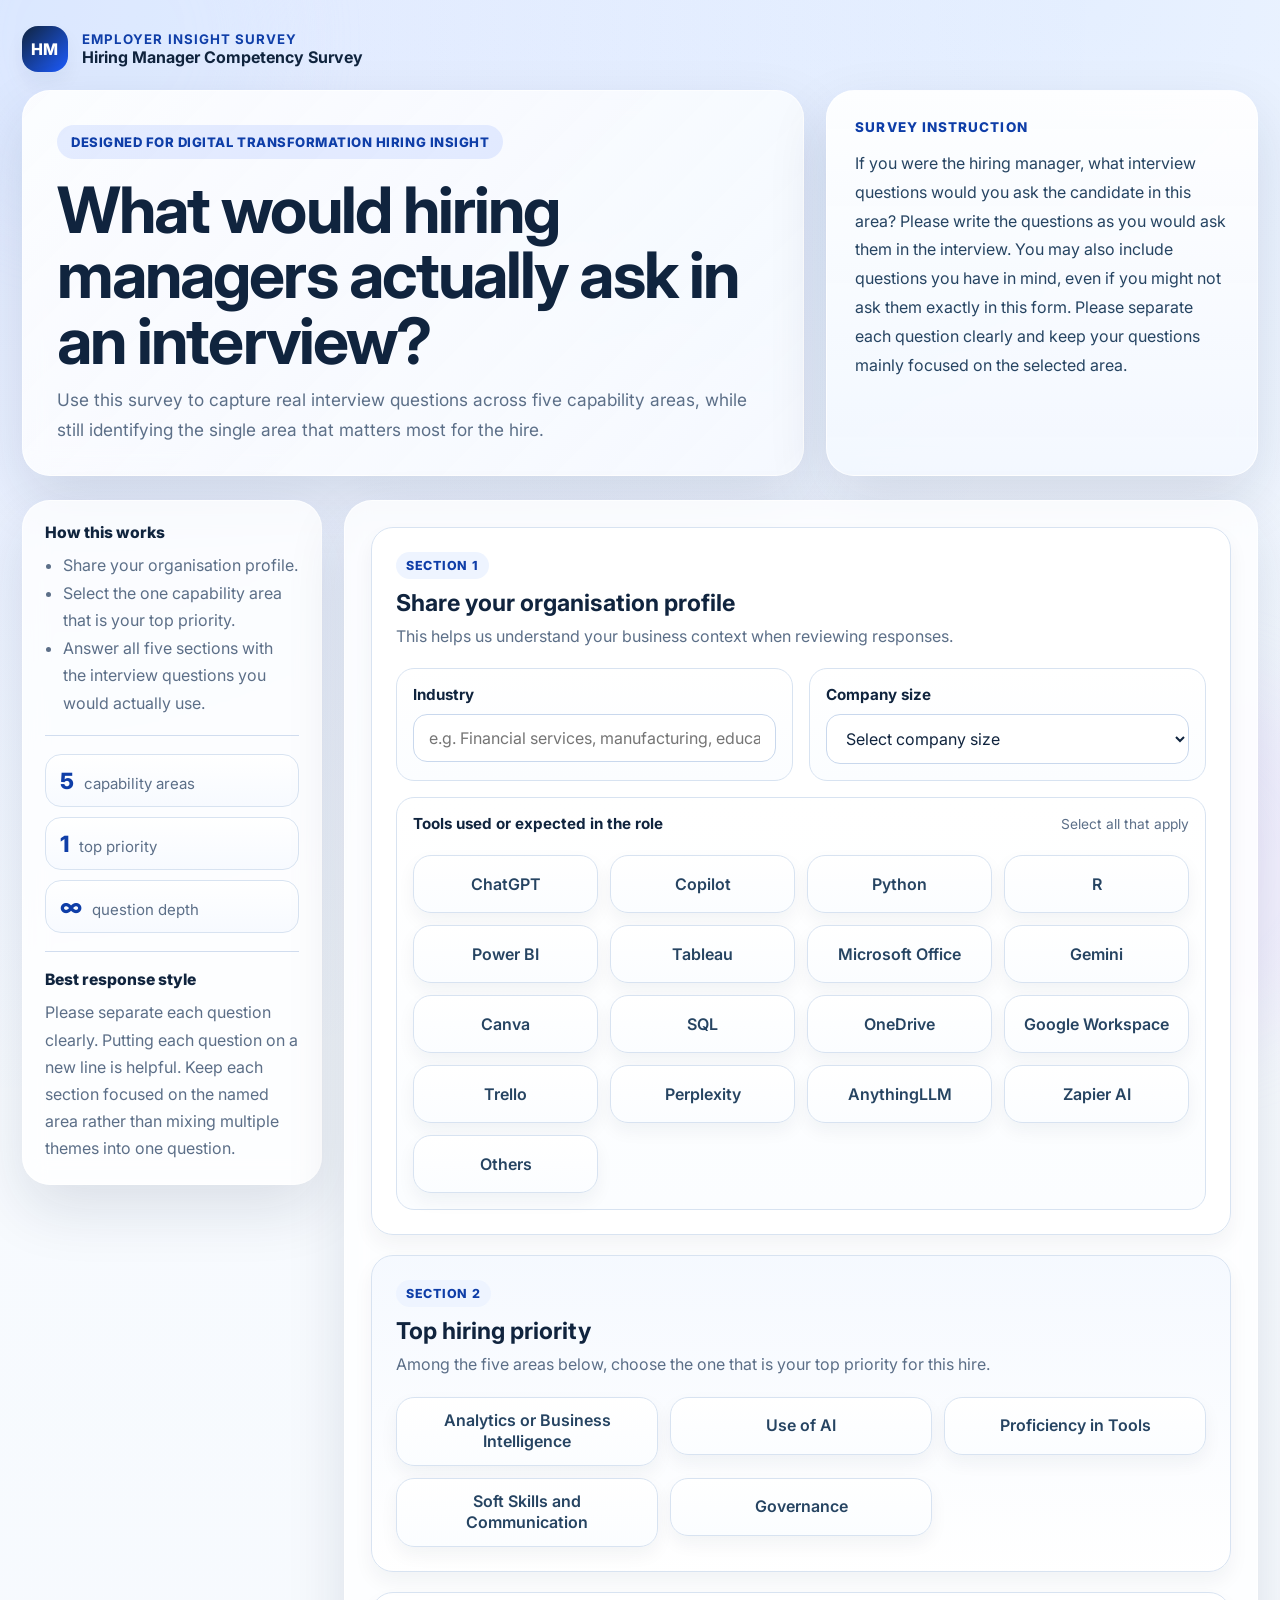
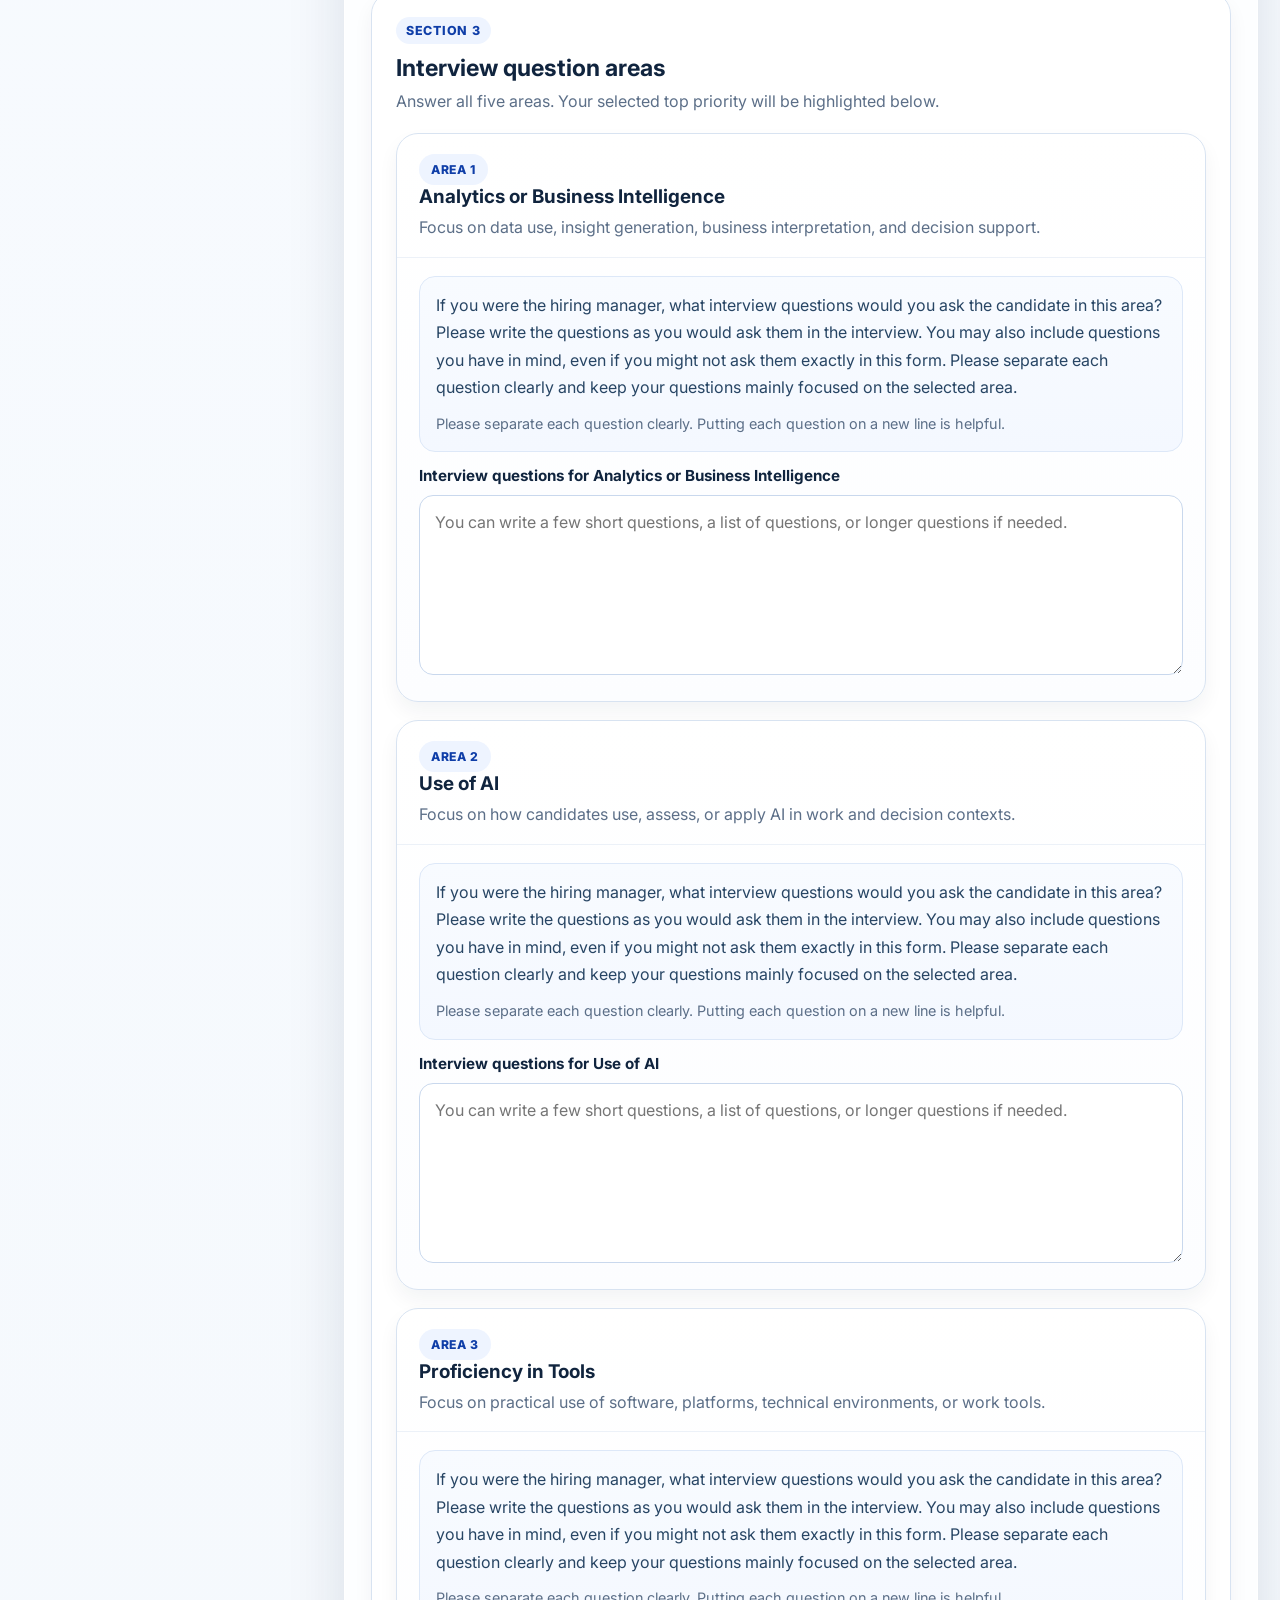
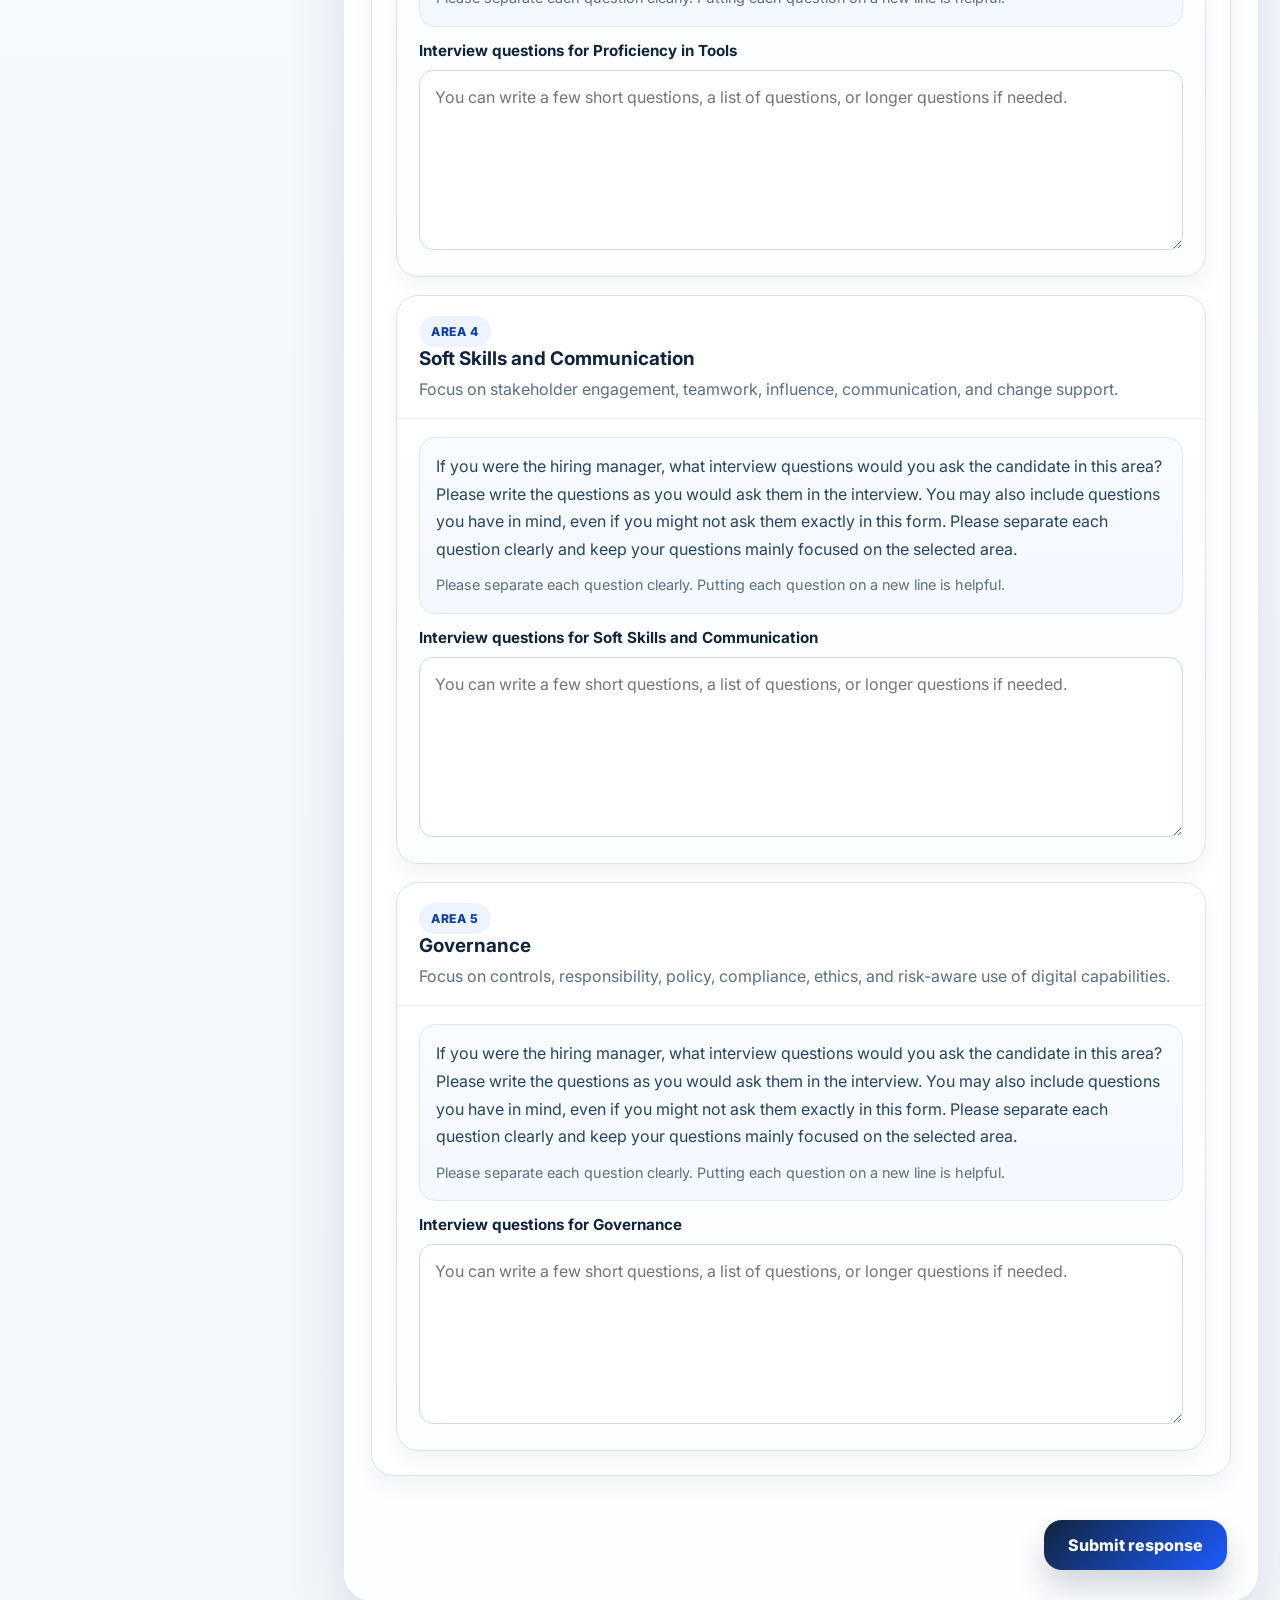
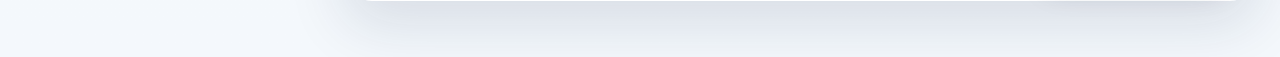
==== frontend/index.html @ a14b9c10 "Add files via upload" ====
<!DOCTYPE html>
<html lang="en">
<head>
  <meta charset="UTF-8" />
  <meta name="viewport" content="width=device-width, initial-scale=1.0" />
  <title>Hiring Manager Competency Survey</title>
  <link rel="preconnect" href="https://fonts.googleapis.com">
  <link rel="preconnect" href="https://fonts.gstatic.com" crossorigin>
  <link href="https://fonts.googleapis.com/css2?family=Inter:wght@400;500;600;700;800&display=swap" rel="stylesheet">
  <link rel="stylesheet" href="styles.css" />
  <script>
    window.APP_CONFIG = {
      appsScriptUrl: "https://script.google.com/macros/s/AKfycbzDRz5iZHG6bvQ3vmmDFomwgNqqtq2CfzOxwkgNUTiyeuRqpr43cYZYZkEdz3mwEgbn/exec"
    };
  </script>
</head>
<body>
  <div class="ambient ambient--one"></div>
  <div class="ambient ambient--two"></div>

  <div class="page-shell">
    <header class="topbar">
      <div class="brand-mark">HM</div>
      <div>
        <div class="eyebrow">Employer insight survey</div>
        <div class="topbar__title">Hiring Manager Competency Survey</div>
      </div>
    </header>

    <section class="hero-panel">
      <div class="hero-copy">
        <div class="hero-kicker">Designed for digital transformation hiring insight</div>
        <h1>What would hiring managers actually ask in an interview?</h1>
        <p class="hero-lead">Use this survey to capture real interview questions across five capability areas, while still identifying the single area that matters most for the hire.</p>
      </div>
      <div class="hero-sidecard">
        <div class="sidecard-label">Survey instruction</div>
        <p>If you were the hiring manager, what interview questions would you ask the candidate in this area? Please write the questions as you would ask them in the interview. You may also include questions you have in mind, even if you might not ask them exactly in this form. Please separate each question clearly and keep your questions mainly focused on the selected area.</p>
      </div>
    </section>

    <main class="survey-layout">
      <aside class="rail-card">
        <div class="rail-card__section">
          <div class="rail-title">How this works</div>
          <ul class="rail-list">
            <li>Share your organisation profile.</li>
            <li>Select the one capability area that is your top priority.</li>
            <li>Answer all five sections with the interview questions you would actually use.</li>
          </ul>
        </div>
        <div class="rail-card__section metrics-block">
          <div class="metric">
            <span class="metric__value">5</span>
            <span class="metric__label">capability areas</span>
          </div>
          <div class="metric">
            <span class="metric__value">1</span>
            <span class="metric__label">top priority</span>
          </div>
          <div class="metric">
            <span class="metric__value">∞</span>
            <span class="metric__label">question depth</span>
          </div>
        </div>
        <div class="rail-card__section checklist-block">
          <div class="rail-title">Best response style</div>
          <div class="micro-note">Please separate each question clearly. Putting each question on a new line is helpful. Keep each section focused on the named area rather than mixing multiple themes into one question.</div>
        </div>
      </aside>

      <section class="form-shell">
        <form id="surveyForm" novalidate>
          <section class="section-card section-card--intro">
            <div class="section-head">
              <div>
                <span class="section-tag">Section 1</span>
                <h2>Share your organisation profile</h2>
                <p>This helps us understand your business context when reviewing responses.</p>
              </div>
            </div>

            <div class="field-grid field-grid--two">
              <label class="field-card">
                <span class="field-label">Industry</span>
                <input type="text" id="industry" name="industry" placeholder="e.g. Financial services, manufacturing, education" required />
              </label>
              <label class="field-card">
                <span class="field-label">Company size</span>
                <select id="companySize" name="companySize" required>
                  <option value="">Select company size</option>
                  <option>1–10 employees</option>
                  <option>11–50 employees</option>
                  <option>51–200 employees</option>
                  <option>201–500 employees</option>
                  <option>501–1,000 employees</option>
                  <option>1,001–5,000 employees</option>
                  <option>More than 5,000 employees</option>
                </select>
              </label>
            </div>

            <div class="field-card field-card--full">
              <div class="field-label-row">
                <span class="field-label">Tools used or expected in the role</span>
                <span class="field-helper">Select all that apply</span>
              </div>
              <div class="choice-grid choice-grid--tools" id="toolGrid"></div>
              <div class="nested-input" id="otherToolWrap" hidden>
                <label class="field-card field-card--nested">
                  <span class="field-label">If Others, please specify</span>
                  <input type="text" id="otherTool" name="otherTool" />
                </label>
              </div>
            </div>
          </section>

          <section class="section-card section-card--priority">
            <div class="section-head">
              <div>
                <span class="section-tag">Section 2</span>
                <h2>Top hiring priority</h2>
                <p>Among the five areas below, choose the one that is your top priority for this hire.</p>
              </div>
            </div>
            <div class="choice-grid choice-grid--priority" id="priorityGrid"></div>
          </section>

          <section class="section-card section-card--responses">
            <div class="section-head">
              <div>
                <span class="section-tag">Section 3</span>
                <h2>Interview question areas</h2>
                <p>Answer all five areas. Your selected top priority will be highlighted below.</p>
              </div>
            </div>
            <div id="competencySections" class="competency-stack"></div>
          </section>

          <div class="submit-strip">
            <div id="status" class="status" aria-live="polite"></div>
            <button type="submit" id="submitBtn" class="primary-btn">
              <span>Submit response</span>
            </button>
          </div>
        </form>
      </section>
    </main>
  </div>


  <div id="submissionOverlay" class="submission-overlay" hidden aria-live="polite" aria-busy="true">
    <div class="submission-overlay__backdrop"></div>
    <div class="submission-overlay__content">
      <div class="scene3d" aria-hidden="true">
        <div class="scene3d__halo"></div>
        <div class="scene3d__ring scene3d__ring--one"></div>
        <div class="scene3d__ring scene3d__ring--two"></div>
        <div class="scene3d__ring scene3d__ring--three"></div>
        <div class="scene3d__core"></div>
        <div class="scene3d__particles">
          <span></span><span></span><span></span><span></span><span></span><span></span>
        </div>
        <div class="scene3d__grid"></div>
      </div>
      <div class="submission-overlay__text">
        <div id="submissionTitle" class="submission-overlay__title">Submitting your response</div>
        <div id="submissionMessage" class="submission-overlay__message">Please wait while we save your response securely.</div>
      </div>
    </div>
  </div>

  <script src="app.js"></script>
</body>
</html>
---- frontend/styles.css ----
:root {
  --bg: #f4f8fc;
  --bg-deep: #eef3fb;
  --surface: rgba(255, 255, 255, 0.78);
  --surface-strong: #ffffff;
  --text: #10243e;
  --muted: #5c6f88;
  --line: #d8e3f1;
  --line-strong: #c9d8ed;
  --primary: #1d5cff;
  --primary-strong: #0f3ea8;
  --primary-soft: #eef4ff;
  --priority-bg: linear-gradient(135deg, #1d5cff 0%, #6f8eff 100%);
  --success: #0b8d52;
  --error: #c62828;
  --shadow-lg: 0 24px 60px rgba(16, 36, 62, 0.12);
  --shadow-md: 0 16px 34px rgba(16, 36, 62, 0.08);
  --shadow-sm: 0 10px 20px rgba(16, 36, 62, 0.05);
  --radius-2xl: 28px;
  --radius-xl: 22px;
  --radius-lg: 18px;
  --radius-md: 14px;
}

* { box-sizing: border-box; }
html, body { margin: 0; padding: 0; }
body {
  font-family: 'Inter', Arial, sans-serif;
  color: var(--text);
  background:
    radial-gradient(circle at top left, rgba(29, 92, 255, 0.12), transparent 22%),
    radial-gradient(circle at 85% 0%, rgba(57, 131, 255, 0.10), transparent 18%),
    linear-gradient(180deg, #f8fbff 0%, var(--bg) 100%);
}

.ambient {
  position: fixed;
  width: 360px;
  height: 360px;
  border-radius: 999px;
  filter: blur(40px);
  pointer-events: none;
  opacity: 0.35;
  z-index: 0;
}
.ambient--one {
  background: #d8e7ff;
  top: -140px;
  left: -80px;
}
.ambient--two {
  background: #e8dcff;
  bottom: -140px;
  right: -80px;
}

.page-shell {
  position: relative;
  z-index: 1;
  max-width: 1380px;
  margin: 0 auto;
  padding: 26px 22px 56px;
}

.topbar {
  display: flex;
  align-items: center;
  gap: 14px;
  margin-bottom: 18px;
}
.brand-mark {
  width: 46px;
  height: 46px;
  display: grid;
  place-items: center;
  border-radius: 16px;
  color: #fff;
  font-weight: 800;
  letter-spacing: 0.04em;
  background: linear-gradient(135deg, #10243e 0%, #1d5cff 100%);
  box-shadow: var(--shadow-sm);
}
.eyebrow {
  color: var(--primary-strong);
  font-weight: 700;
  font-size: 0.83rem;
  text-transform: uppercase;
  letter-spacing: 0.08em;
}
.topbar__title {
  font-size: 1rem;
  font-weight: 700;
}

.hero-panel {
  display: grid;
  grid-template-columns: minmax(0, 1.45fr) minmax(320px, 0.8fr);
  gap: 22px;
  margin-bottom: 24px;
}
.hero-copy,
.hero-sidecard,
.rail-card,
.form-shell {
  background: var(--surface);
  backdrop-filter: blur(12px);
  border: 1px solid rgba(255,255,255,0.72);
  box-shadow: var(--shadow-lg);
  border-radius: var(--radius-2xl);
}
.hero-copy {
  padding: 34px 34px 30px;
  background:
    linear-gradient(135deg, rgba(255,255,255,0.90) 0%, rgba(247,250,255,0.82) 100%),
    linear-gradient(135deg, rgba(29,92,255,0.06) 0%, transparent 70%);
}
.hero-kicker {
  display: inline-flex;
  padding: 9px 14px;
  border-radius: 999px;
  background: rgba(29, 92, 255, 0.10);
  color: var(--primary-strong);
  font-size: 0.82rem;
  font-weight: 800;
  letter-spacing: 0.04em;
  text-transform: uppercase;
}
.hero-copy h1 {
  margin: 18px 0 12px;
  max-width: 820px;
  font-size: clamp(2.2rem, 5vw, 4rem);
  line-height: 1.02;
  letter-spacing: -0.03em;
}
.hero-lead {
  margin: 0;
  max-width: 760px;
  color: var(--muted);
  font-size: 1.08rem;
  line-height: 1.75;
}
.hero-sidecard {
  padding: 28px;
  background: linear-gradient(180deg, rgba(255,255,255,0.92) 0%, rgba(243,248,255,0.90) 100%);
}
.sidecard-label {
  font-size: 0.84rem;
  font-weight: 800;
  letter-spacing: 0.08em;
  text-transform: uppercase;
  color: var(--primary-strong);
  margin-bottom: 14px;
}
.hero-sidecard p {
  margin: 0;
  line-height: 1.8;
  color: #264462;
}

.survey-layout {
  display: grid;
  grid-template-columns: 300px minmax(0, 1fr);
  gap: 22px;
  align-items: start;
}
.rail-card {
  position: sticky;
  top: 20px;
  padding: 22px;
}
.rail-card__section + .rail-card__section {
  margin-top: 18px;
  padding-top: 18px;
  border-top: 1px solid rgba(201, 216, 237, 0.85);
}
.rail-title {
  font-size: 0.98rem;
  font-weight: 800;
  margin-bottom: 10px;
}
.rail-list {
  margin: 0;
  padding-left: 18px;
  color: var(--muted);
  line-height: 1.72;
}
.metrics-block {
  display: grid;
  grid-template-columns: 1fr;
  gap: 10px;
}
.metric {
  display: flex;
  align-items: baseline;
  gap: 10px;
  padding: 12px 14px;
  border-radius: 16px;
  background: linear-gradient(180deg, #ffffff 0%, #f7faff 100%);
  border: 1px solid var(--line);
}
.metric__value {
  font-size: 1.4rem;
  font-weight: 800;
  color: var(--primary-strong);
}
.metric__label {
  color: var(--muted);
  font-size: 0.94rem;
}
.micro-note {
  color: var(--muted);
  line-height: 1.7;
}

.form-shell {
  padding: 26px;
}
.section-card {
  background: rgba(255,255,255,0.92);
  border: 1px solid var(--line);
  border-radius: var(--radius-xl);
  padding: 24px;
  box-shadow: var(--shadow-sm);
}
.section-card + .section-card {
  margin-top: 20px;
}
.section-card--priority {
  background: linear-gradient(180deg, rgba(245,249,255,0.96) 0%, rgba(255,255,255,0.96) 100%);
}
.section-head {
  display: flex;
  align-items: flex-start;
  justify-content: space-between;
  gap: 16px;
  margin-bottom: 18px;
}
.section-tag {
  display: inline-flex;
  padding: 6px 10px;
  border-radius: 999px;
  background: var(--primary-soft);
  color: var(--primary-strong);
  font-size: 0.78rem;
  font-weight: 800;
  letter-spacing: 0.06em;
  text-transform: uppercase;
}
.section-head h2 {
  margin: 10px 0 6px;
  font-size: 1.45rem;
}
.section-head p {
  margin: 0;
  color: var(--muted);
  line-height: 1.7;
}

.field-grid {
  display: grid;
  gap: 16px;
}
.field-grid--two {
  grid-template-columns: repeat(2, minmax(0, 1fr));
}
.field-card {
  display: block;
  padding: 16px;
  border-radius: 18px;
  border: 1px solid var(--line);
  background: linear-gradient(180deg, #ffffff 0%, #fbfdff 100%);
}
.field-card--full { margin-top: 16px; }
.field-card--nested {
  padding: 0;
  border: none;
  background: transparent;
}
.field-label-row {
  display: flex;
  align-items: baseline;
  justify-content: space-between;
  gap: 10px;
  margin-bottom: 12px;
}
.field-label,
.choice-title {
  display: block;
  font-size: 0.95rem;
  font-weight: 700;
  margin-bottom: 10px;
}
.field-helper {
  color: var(--muted);
  font-size: 0.86rem;
}
input[type="text"],
select,
textarea {
  width: 100%;
  border: 1px solid var(--line-strong);
  background: #fff;
  border-radius: 14px;
  padding: 13px 15px;
  font: inherit;
  color: var(--text);
  transition: border-color .2s ease, box-shadow .2s ease, transform .2s ease;
}
input[type="text"]:focus,
select:focus,
textarea:focus {
  outline: none;
  border-color: rgba(29, 92, 255, 0.55);
  box-shadow: 0 0 0 4px rgba(29, 92, 255, 0.11);
}
textarea {
  min-height: 180px;
  resize: vertical;
  line-height: 1.72;
}
.nested-input {
  margin-top: 14px;
}

.choice-grid {
  display: grid;
  gap: 12px;
}
.choice-grid--tools {
  grid-template-columns: repeat(auto-fit, minmax(150px, 1fr));
}
.choice-grid--priority {
  grid-template-columns: repeat(auto-fit, minmax(220px, 1fr));
}
.choice-card {
  position: relative;
}
.choice-card input {
  position: absolute;
  inset: 0;
  opacity: 0;
  cursor: pointer;
}
.choice-card label {
  display: flex;
  align-items: center;
  justify-content: center;
  min-height: 58px;
  text-align: center;
  padding: 12px 14px;
  border-radius: 18px;
  border: 1px solid var(--line);
  background: linear-gradient(180deg, #ffffff 0%, #fbfdff 100%);
  color: #264462;
  font-weight: 600;
  line-height: 1.35;
  transition: transform .2s ease, box-shadow .2s ease, border-color .2s ease, background .2s ease, color .2s ease;
  box-shadow: 0 8px 18px rgba(16, 36, 62, 0.05);
}
.choice-card label:hover {
  transform: translateY(-1px);
  box-shadow: 0 14px 26px rgba(16, 36, 62, 0.09);
}
.choice-card input:checked + label {
  background: var(--priority-bg);
  color: #fff;
  border-color: transparent;
  box-shadow: 0 18px 30px rgba(29, 92, 255, 0.24);
}
.choice-card input:focus + label {
  box-shadow: 0 0 0 4px rgba(29, 92, 255, 0.12);
}

.competency-stack {
  display: grid;
  gap: 18px;
}
.competency-card {
  border-radius: 22px;
  border: 1px solid var(--line);
  overflow: hidden;
  background: linear-gradient(180deg, #ffffff 0%, #fcfdff 100%);
  box-shadow: var(--shadow-sm);
}
.competency-card__head {
  display: flex;
  align-items: flex-start;
  justify-content: space-between;
  gap: 16px;
  padding: 20px 22px 16px;
  border-bottom: 1px solid #ecf1f8;
}
.competency-card__head h3 {
  margin: 0 0 6px;
  font-size: 1.18rem;
}
.competency-card__desc {
  margin: 0;
  color: var(--muted);
  line-height: 1.65;
}
.competency-chip {
  display: inline-flex;
  align-items: center;
  padding: 8px 12px;
  border-radius: 999px;
  background: var(--primary-soft);
  color: var(--primary-strong);
  font-size: 0.76rem;
  font-weight: 800;
  letter-spacing: 0.05em;
  text-transform: uppercase;
  white-space: nowrap;
}
.competency-card.is-priority {
  border-color: rgba(29, 92, 255, 0.30);
  box-shadow: 0 18px 34px rgba(29, 92, 255, 0.12);
}
.competency-card.is-priority .competency-chip {
  background: var(--priority-bg);
  color: #fff;
}
.competency-card__body {
  padding: 18px 22px 22px;
}
.prompt-panel {
  background: linear-gradient(180deg, #f8fbff 0%, #f4f8ff 100%);
  border: 1px solid #dde8f8;
  border-radius: 16px;
  padding: 15px 16px;
  color: #274564;
  line-height: 1.72;
  margin-bottom: 14px;
}
.prompt-note {
  margin-top: 10px;
  color: var(--muted);
  font-size: 0.9rem;
}

.submit-strip {
  display: flex;
  align-items: center;
  justify-content: space-between;
  gap: 18px;
  margin-top: 24px;
  padding: 20px 4px 4px;
  flex-wrap: wrap;
}
.primary-btn {
  appearance: none;
  border: none;
  border-radius: 18px;
  background: linear-gradient(135deg, #10243e 0%, #1d5cff 100%);
  color: #fff;
  font: inherit;
  font-weight: 800;
  padding: 15px 24px;
  cursor: pointer;
  box-shadow: 0 18px 30px rgba(16, 36, 62, 0.18);
  transition: transform .2s ease, box-shadow .2s ease, opacity .2s ease;
}
.primary-btn:hover { transform: translateY(-1px); }
.primary-btn:disabled {
  opacity: 0.6;
  cursor: not-allowed;
}
.status {
  min-height: 24px;
  font-weight: 700;
}
.status.success { color: var(--success); }
.status.error { color: var(--error); }

@media (max-width: 1180px) {
  .hero-panel,
  .survey-layout { grid-template-columns: 1fr; }
  .rail-card { position: static; }
}

@media (max-width: 760px) {
  .page-shell { padding: 16px 12px 36px; }
  .hero-copy, .hero-sidecard, .rail-card, .form-shell { border-radius: 22px; }
  .hero-copy, .hero-sidecard, .rail-card, .form-shell, .section-card { padding-left: 18px; padding-right: 18px; }
  .field-grid--two { grid-template-columns: 1fr; }
  .choice-grid--tools, .choice-grid--priority { grid-template-columns: 1fr; }
  .competency-card__head { flex-direction: column; }
  .submit-strip { align-items: stretch; }
  .primary-btn { width: 100%; }
}


.submission-overlay {
  position: fixed;
  inset: 0;
  z-index: 1000;
  display: grid;
  place-items: center;
}
.submission-overlay[hidden] {
  display: none;
}
.submission-overlay__backdrop {
  position: absolute;
  inset: 0;
  background:
    radial-gradient(circle at 50% 35%, rgba(69, 112, 255, 0.18), transparent 16%),
    radial-gradient(circle at 50% 50%, rgba(21, 35, 77, 0.86), rgba(4, 7, 18, 0.96) 72%);
  backdrop-filter: blur(10px) saturate(120%);
}
.submission-overlay__content {
  position: relative;
  z-index: 1;
  width: min(92vw, 760px);
  min-height: 520px;
  padding: 40px 28px;
  display: grid;
  align-items: center;
  justify-items: center;
}
.scene3d {
  position: relative;
  width: min(68vw, 480px);
  aspect-ratio: 1 / 1;
  display: grid;
  place-items: center;
  perspective: 1200px;
  transform-style: preserve-3d;
}
.scene3d__halo,
.scene3d__ring,
.scene3d__core,
.scene3d__grid,
.scene3d__particles {
  position: absolute;
}
.scene3d__halo {
  width: 82%;
  height: 82%;
  border-radius: 50%;
  background: radial-gradient(circle, rgba(70, 122, 255, 0.30) 0%, rgba(70, 122, 255, 0.06) 48%, transparent 68%);
  filter: blur(8px);
  animation: pulseHalo 2.8s ease-in-out infinite;
}
.scene3d__ring {
  border-radius: 50%;
  border: 1px solid rgba(163, 191, 255, 0.46);
  box-shadow: 0 0 32px rgba(74, 118, 255, 0.20), inset 0 0 22px rgba(161, 187, 255, 0.12);
}
.scene3d__ring--one {
  width: 68%;
  height: 68%;
  transform: rotateX(68deg) rotateY(14deg);
  animation: ringOrbitA 4.6s linear infinite;
}
.scene3d__ring--two {
  width: 56%;
  height: 56%;
  transform: rotateX(70deg) rotateZ(70deg);
  animation: ringOrbitB 3.8s linear infinite reverse;
}
.scene3d__ring--three {
  width: 42%;
  height: 42%;
  transform: rotateX(74deg) rotateY(-32deg);
  animation: ringOrbitC 2.9s linear infinite;
}
.scene3d__core {
  width: 20%;
  height: 20%;
  border-radius: 50%;
  background: radial-gradient(circle at 35% 30%, #ffffff 0%, #79a3ff 26%, #275bff 62%, rgba(24, 52, 139, 0.88) 100%);
  box-shadow: 0 0 50px rgba(78, 128, 255, 0.55), 0 0 120px rgba(78, 128, 255, 0.18);
  transform: translateZ(30px);
  animation: coreFloat 2.4s ease-in-out infinite;
}
.scene3d__grid {
  width: 95%;
  height: 95%;
  border-radius: 28px;
  background-image:
    linear-gradient(rgba(112, 143, 255, 0.10) 1px, transparent 1px),
    linear-gradient(90deg, rgba(112, 143, 255, 0.10) 1px, transparent 1px);
  background-size: 26px 26px;
  mask-image: radial-gradient(circle at 50% 55%, rgba(0,0,0,0.82), transparent 76%);
  transform: rotateX(76deg) translateY(34%) translateZ(-130px);
  opacity: 0.75;
}
.scene3d__particles {
  width: 100%;
  height: 100%;
}
.scene3d__particles span {
  position: absolute;
  width: 8px;
  height: 8px;
  border-radius: 50%;
  background: radial-gradient(circle, rgba(255,255,255,0.95) 0%, rgba(92, 141, 255, 0.82) 40%, rgba(92, 141, 255, 0) 100%);
  box-shadow: 0 0 18px rgba(104, 149, 255, 0.35);
  animation: particleOrbit 3.8s linear infinite;
}
.scene3d__particles span:nth-child(1) { top: 18%; left: 52%; animation-delay: -0.3s; }
.scene3d__particles span:nth-child(2) { top: 30%; left: 20%; animation-delay: -1.1s; }
.scene3d__particles span:nth-child(3) { top: 66%; left: 24%; animation-delay: -2.2s; }
.scene3d__particles span:nth-child(4) { top: 72%; left: 68%; animation-delay: -3s; }
.scene3d__particles span:nth-child(5) { top: 25%; left: 74%; animation-delay: -1.8s; }
.scene3d__particles span:nth-child(6) { top: 52%; left: 82%; animation-delay: -2.7s; }

.submission-overlay__text {
  margin-top: 28px;
  text-align: center;
  color: #f6f8ff;
}
.submission-overlay__title {
  font-size: clamp(1.6rem, 3.8vw, 2.5rem);
  font-weight: 800;
  letter-spacing: -0.03em;
  margin-bottom: 12px;
}
.submission-overlay__message {
  max-width: 620px;
  margin: 0 auto;
  color: rgba(235, 241, 255, 0.82);
  font-size: 1.02rem;
  line-height: 1.75;
}
.submission-overlay.is-success .scene3d__core {
  background: radial-gradient(circle at 35% 30%, #ffffff 0%, #9cf4cf 22%, #2ad38a 58%, rgba(9, 99, 61, 0.88) 100%);
  box-shadow: 0 0 56px rgba(42, 211, 138, 0.48), 0 0 120px rgba(42, 211, 138, 0.18);
}
.submission-overlay.is-success .scene3d__ring {
  border-color: rgba(136, 255, 207, 0.55);
  box-shadow: 0 0 32px rgba(61, 215, 146, 0.22), inset 0 0 22px rgba(136, 255, 207, 0.12);
}
.submission-overlay.is-success .scene3d__halo {
  background: radial-gradient(circle, rgba(42, 211, 138, 0.28) 0%, rgba(42, 211, 138, 0.05) 48%, transparent 68%);
}

@keyframes pulseHalo {
  0%, 100% { transform: scale(0.96); opacity: 0.6; }
  50% { transform: scale(1.06); opacity: 0.95; }
}
@keyframes ringOrbitA {
  from { transform: rotateX(68deg) rotateY(14deg) rotateZ(0deg); }
  to { transform: rotateX(68deg) rotateY(14deg) rotateZ(360deg); }
}
@keyframes ringOrbitB {
  from { transform: rotateX(70deg) rotateZ(70deg) rotateY(0deg); }
  to { transform: rotateX(70deg) rotateZ(70deg) rotateY(360deg); }
}
@keyframes ringOrbitC {
  from { transform: rotateX(74deg) rotateY(-32deg) rotateZ(0deg); }
  to { transform: rotateX(74deg) rotateY(-32deg) rotateZ(360deg); }
}
@keyframes coreFloat {
  0%, 100% { transform: translateZ(22px) translateY(0); }
  50% { transform: translateZ(44px) translateY(-8px); }
}
@keyframes particleOrbit {
  0% { transform: translate3d(0, 0, 0) scale(0.6); opacity: 0.4; }
  25% { transform: translate3d(14px, -20px, 30px) scale(1); opacity: 1; }
  50% { transform: translate3d(-10px, 18px, 12px) scale(0.8); opacity: 0.85; }
  75% { transform: translate3d(20px, 10px, 34px) scale(1.06); opacity: 1; }
  100% { transform: translate3d(0, 0, 0) scale(0.6); opacity: 0.45; }
}

@media (max-width: 640px) {
  .submission-overlay__content {
    min-height: 440px;
    padding: 28px 20px;
  }
  .scene3d {
    width: min(82vw, 380px);
  }
  .submission-overlay__message {
    font-size: 0.96rem;
  }
}
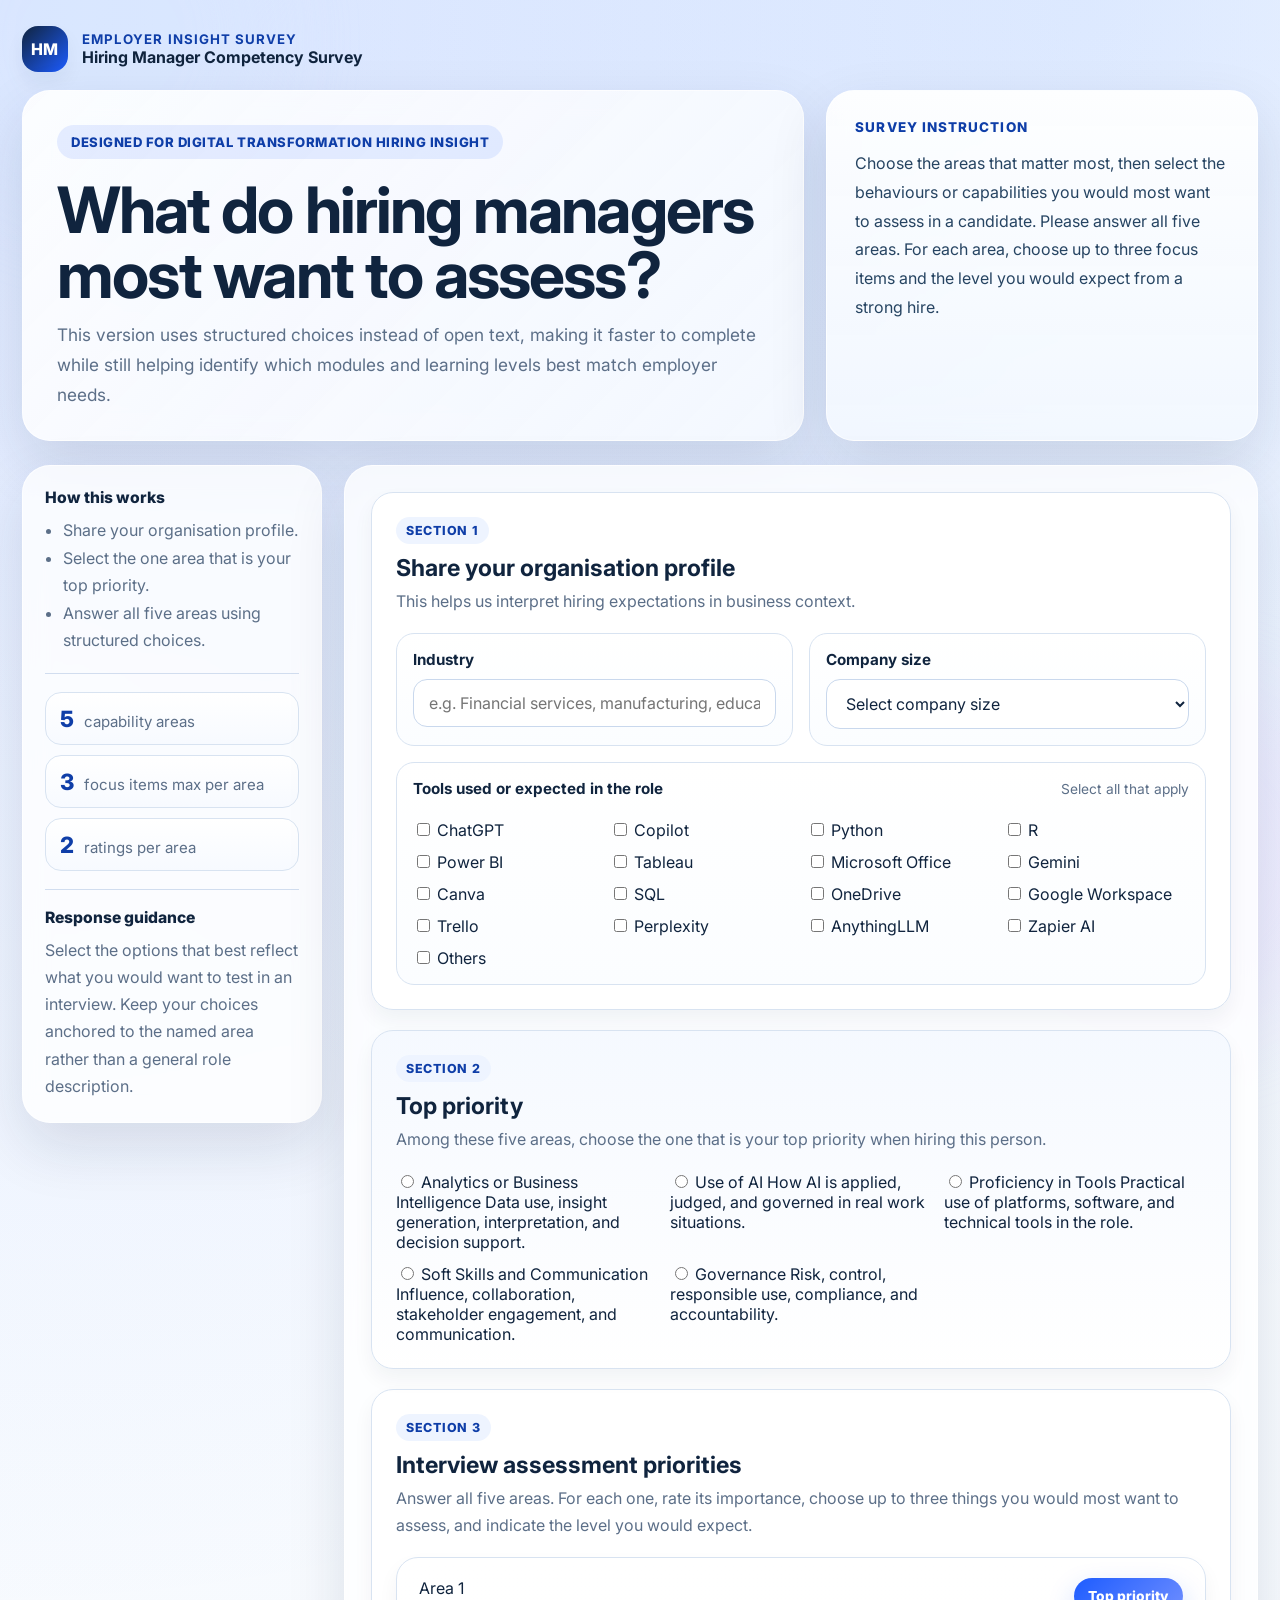
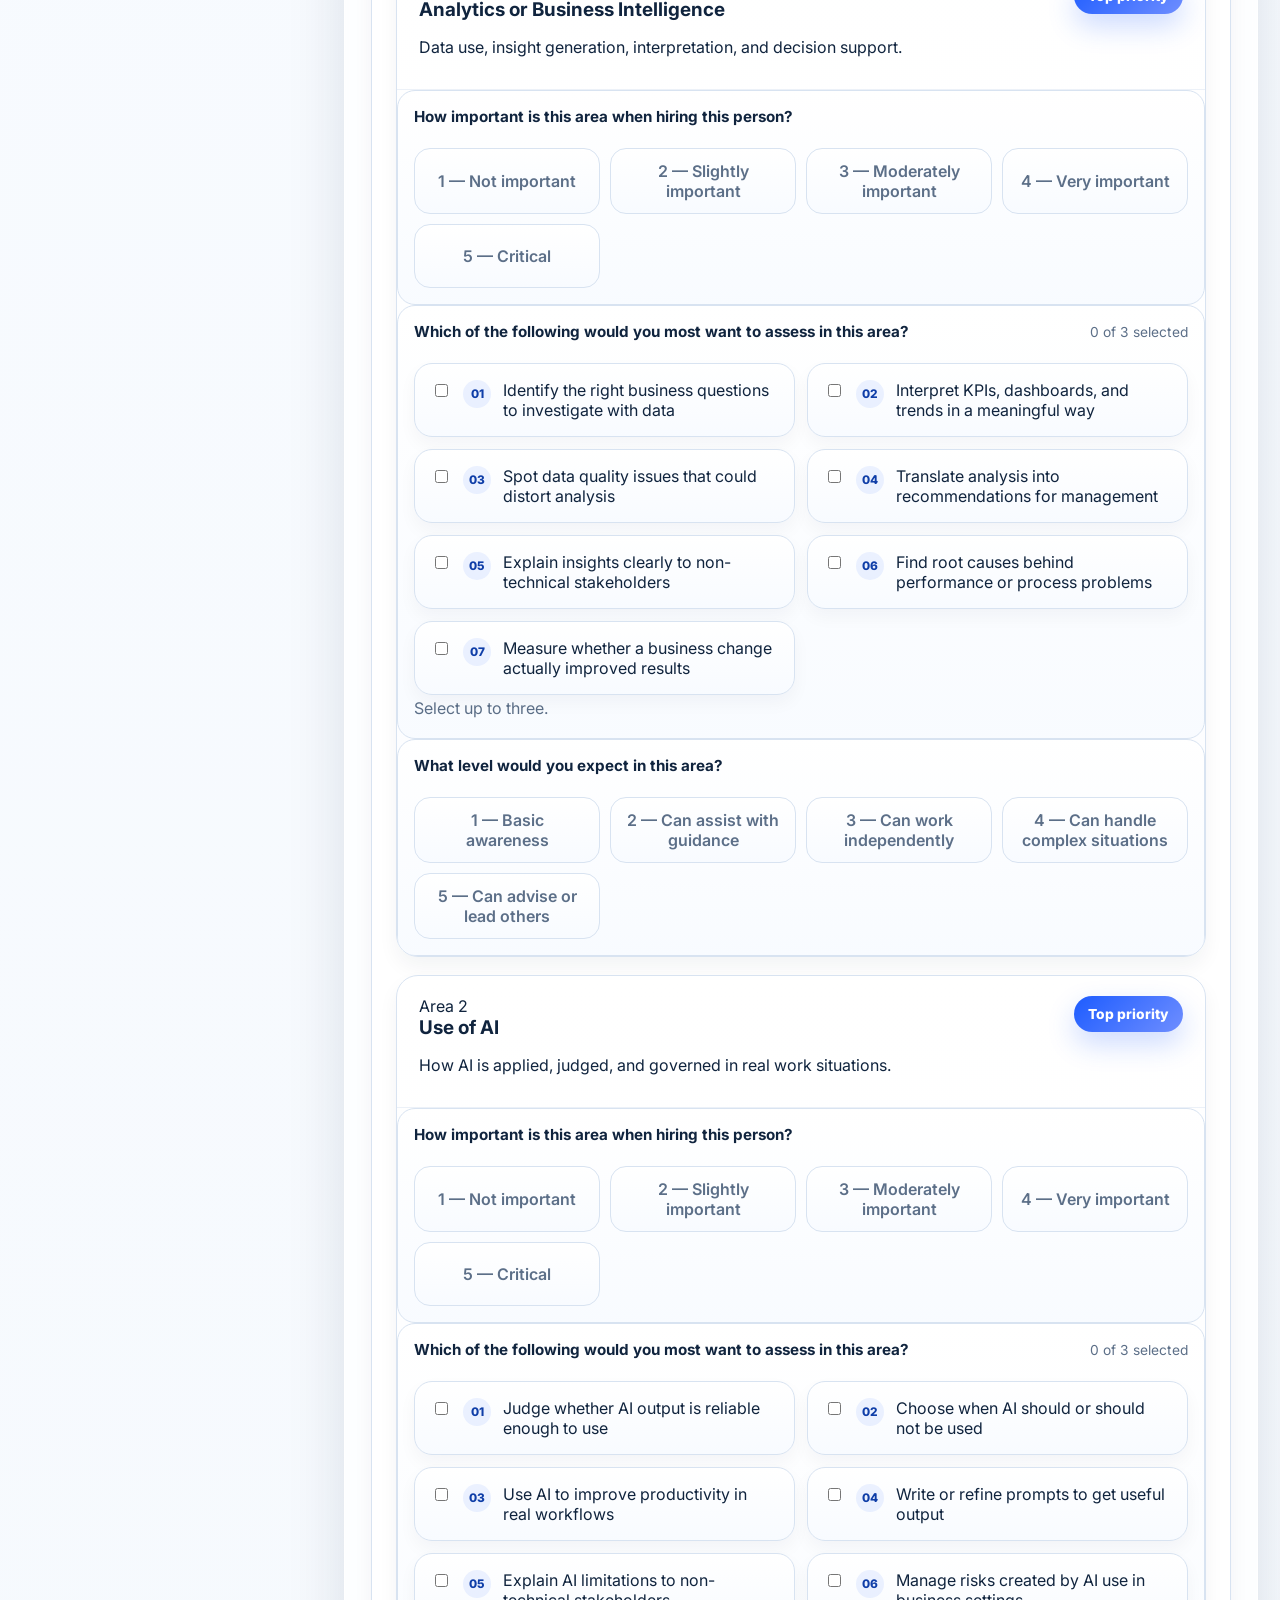
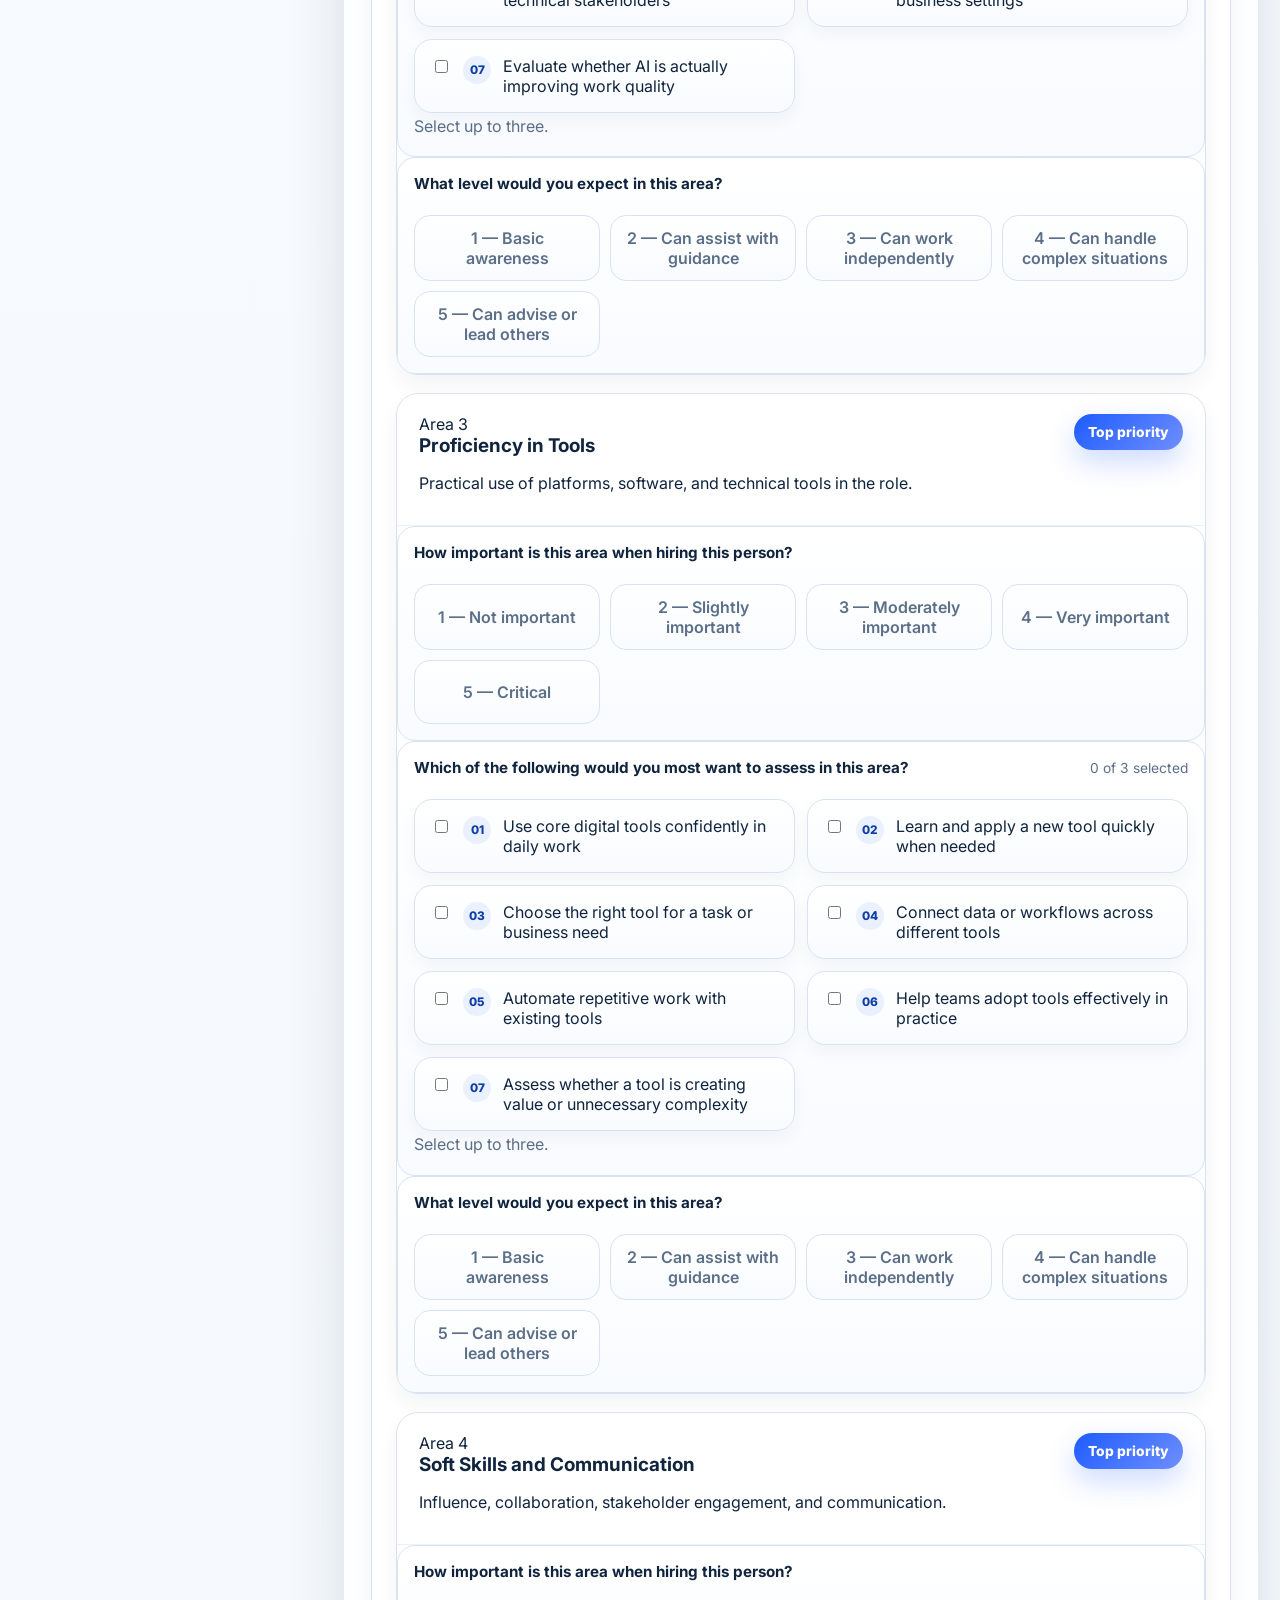
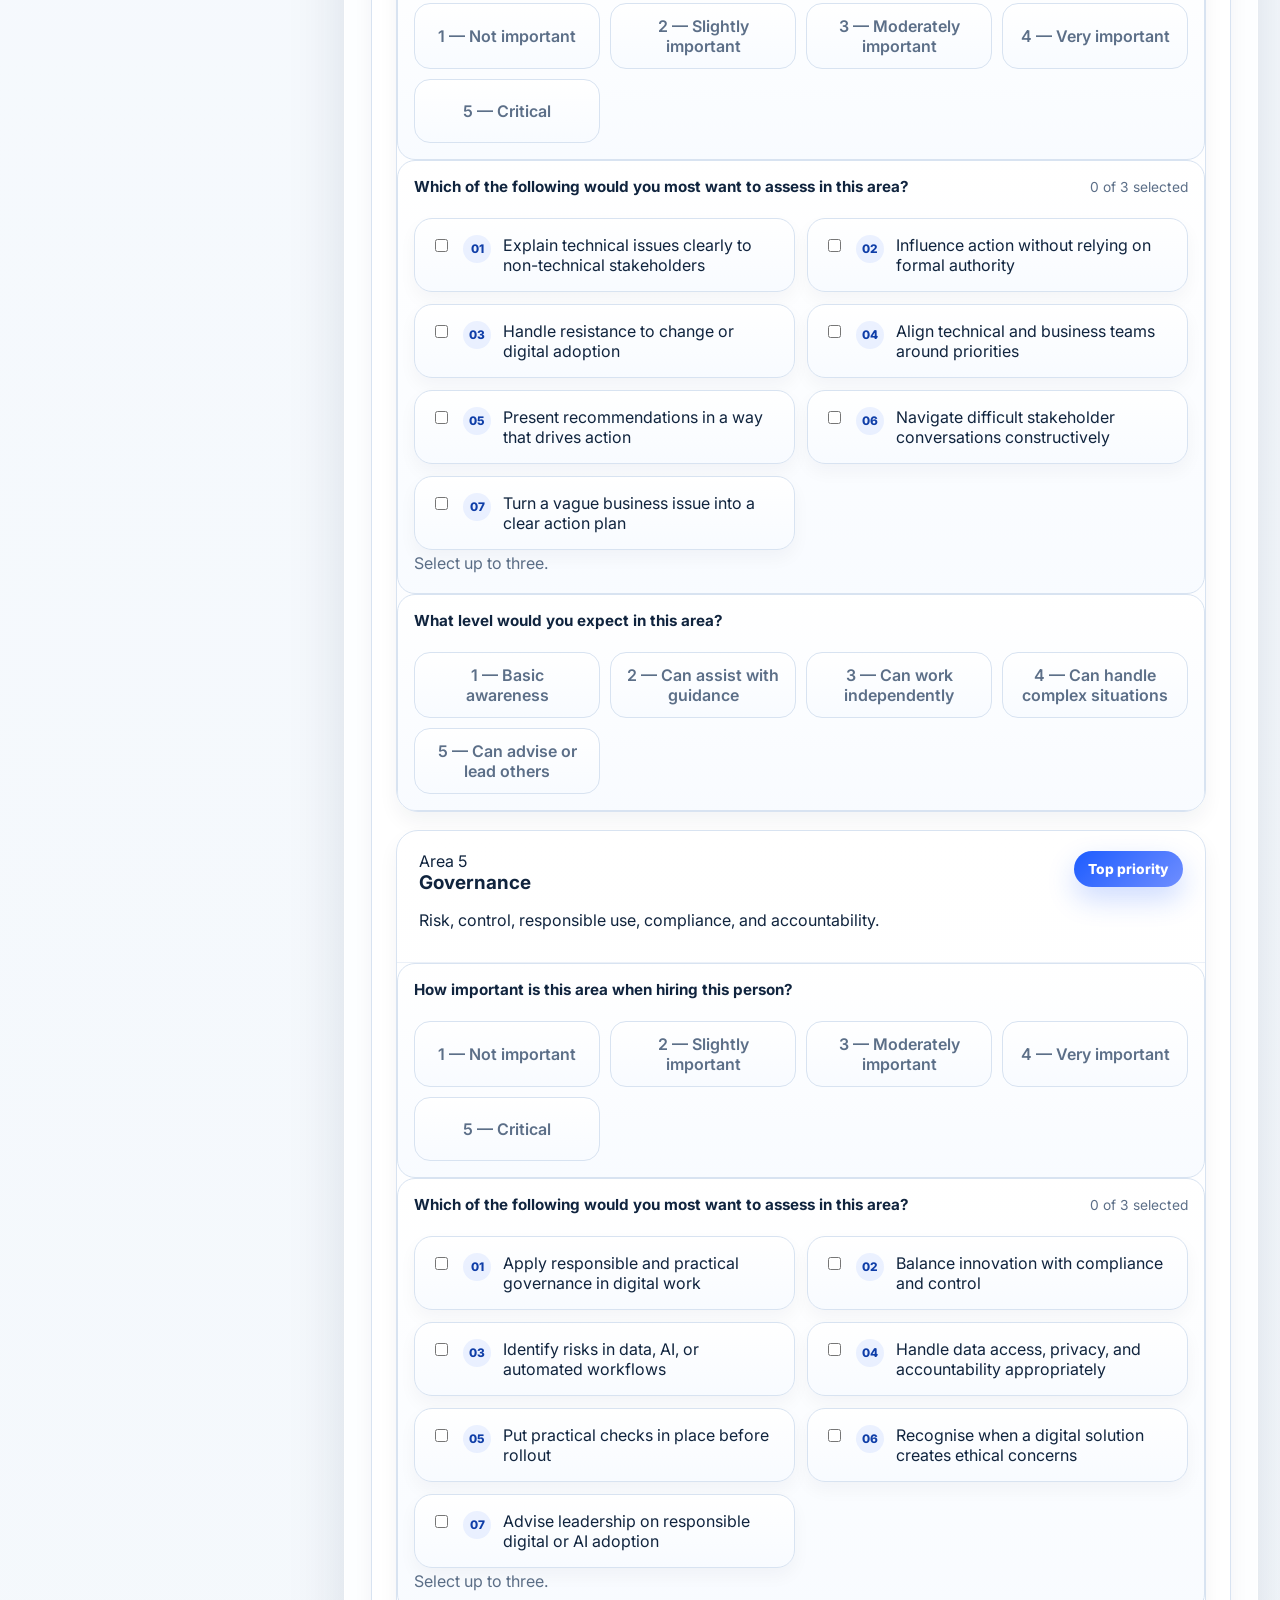
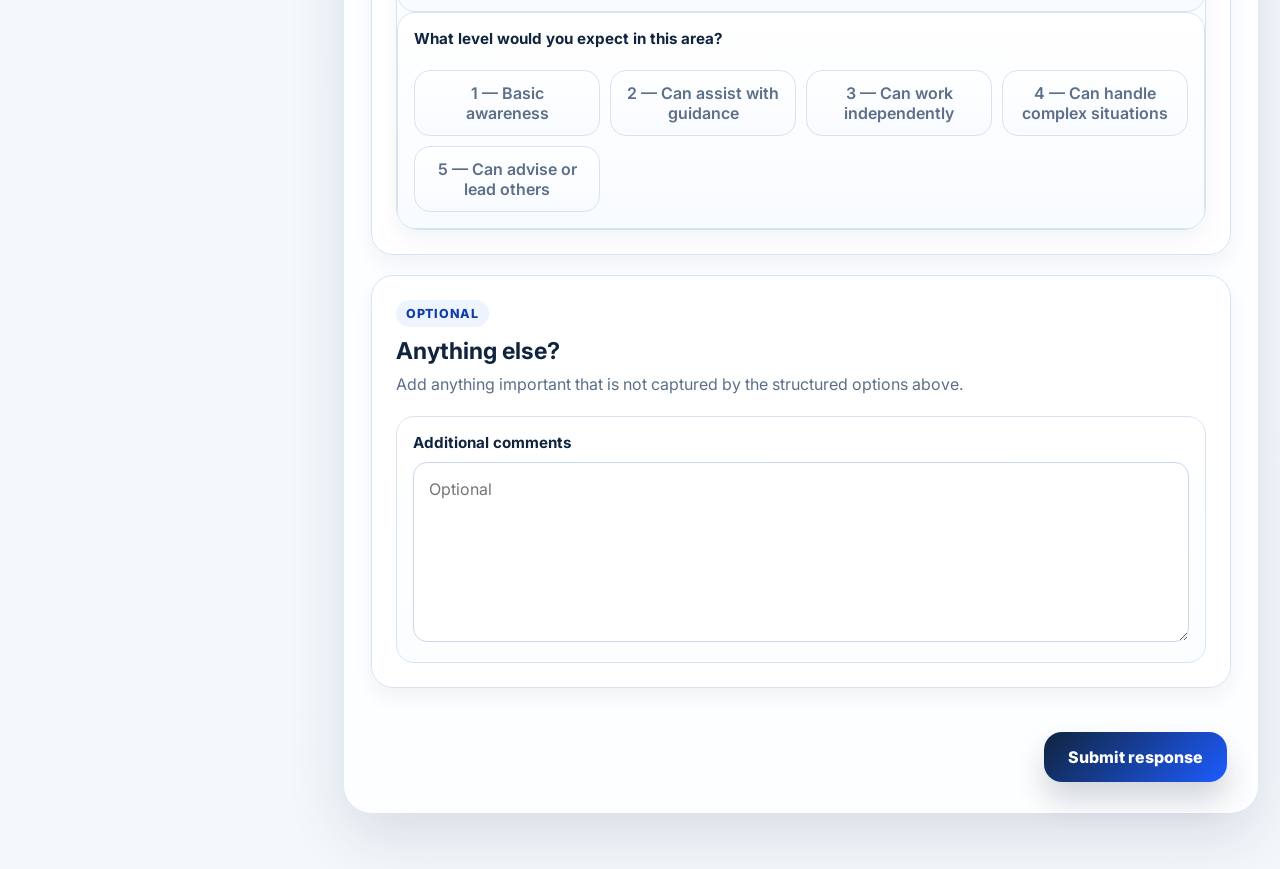
==== commit 68603e7f: "Add files via upload" ====
--- a/frontend/index.html
+++ b/frontend/index.html
@@ -10,7 +10,7 @@
   <link rel="stylesheet" href="styles.css" />
   <script>
     window.APP_CONFIG = {
-      appsScriptUrl: "https://script.google.com/macros/s/AKfycbzDRz5iZHG6bvQ3vmmDFomwgNqqtq2CfzOxwkgNUTiyeuRqpr43cYZYZkEdz3mwEgbn/exec"
+      appsScriptUrl: "https://script.google.com/macros/s/AKfycbwhU1L4XZPDp3idVsSk_cKdAaU41SDYsrv7O7gPdnXt21w4GY2HKkx0D8UX-VJTQHv1/exec"
     };
   </script>
 </head>
@@ -30,12 +30,12 @@
     <section class="hero-panel">
       <div class="hero-copy">
         <div class="hero-kicker">Designed for digital transformation hiring insight</div>
-        <h1>What would hiring managers actually ask in an interview?</h1>
-        <p class="hero-lead">Use this survey to capture real interview questions across five capability areas, while still identifying the single area that matters most for the hire.</p>
+        <h1>What do hiring managers most want to assess?</h1>
+        <p class="hero-lead">This version uses structured choices instead of open text, making it faster to complete while still helping identify which modules and learning levels best match employer needs.</p>
       </div>
       <div class="hero-sidecard">
         <div class="sidecard-label">Survey instruction</div>
-        <p>If you were the hiring manager, what interview questions would you ask the candidate in this area? Please write the questions as you would ask them in the interview. You may also include questions you have in mind, even if you might not ask them exactly in this form. Please separate each question clearly and keep your questions mainly focused on the selected area.</p>
+        <p>Choose the areas that matter most, then select the behaviours or capabilities you would most want to assess in a candidate. Please answer all five areas. For each area, choose up to three focus items and the level you would expect from a strong hire.</p>
       </div>
     </section>
 
@@ -45,8 +45,8 @@
           <div class="rail-title">How this works</div>
           <ul class="rail-list">
             <li>Share your organisation profile.</li>
-            <li>Select the one capability area that is your top priority.</li>
-            <li>Answer all five sections with the interview questions you would actually use.</li>
+            <li>Select the one area that is your top priority.</li>
+            <li>Answer all five areas using structured choices.</li>
           </ul>
         </div>
         <div class="rail-card__section metrics-block">
@@ -55,17 +55,17 @@
             <span class="metric__label">capability areas</span>
           </div>
           <div class="metric">
-            <span class="metric__value">1</span>
-            <span class="metric__label">top priority</span>
+            <span class="metric__value">3</span>
+            <span class="metric__label">focus items max per area</span>
           </div>
           <div class="metric">
-            <span class="metric__value">∞</span>
-            <span class="metric__label">question depth</span>
+            <span class="metric__value">2</span>
+            <span class="metric__label">ratings per area</span>
           </div>
         </div>
         <div class="rail-card__section checklist-block">
-          <div class="rail-title">Best response style</div>
-          <div class="micro-note">Please separate each question clearly. Putting each question on a new line is helpful. Keep each section focused on the named area rather than mixing multiple themes into one question.</div>
+          <div class="rail-title">Response guidance</div>
+          <div class="micro-note">Select the options that best reflect what you would want to test in an interview. Keep your choices anchored to the named area rather than a general role description.</div>
         </div>
       </aside>
 
@@ -76,7 +76,7 @@
               <div>
                 <span class="section-tag">Section 1</span>
                 <h2>Share your organisation profile</h2>
-                <p>This helps us understand your business context when reviewing responses.</p>
+                <p>This helps us interpret hiring expectations in business context.</p>
               </div>
             </div>
 
@@ -119,8 +119,8 @@
             <div class="section-head">
               <div>
                 <span class="section-tag">Section 2</span>
-                <h2>Top hiring priority</h2>
-                <p>Among the five areas below, choose the one that is your top priority for this hire.</p>
+                <h2>Top priority</h2>
+                <p>Among these five areas, choose the one that is your top priority when hiring this person.</p>
               </div>
             </div>
             <div class="choice-grid choice-grid--priority" id="priorityGrid"></div>
@@ -130,11 +130,25 @@
             <div class="section-head">
               <div>
                 <span class="section-tag">Section 3</span>
-                <h2>Interview question areas</h2>
-                <p>Answer all five areas. Your selected top priority will be highlighted below.</p>
+                <h2>Interview assessment priorities</h2>
+                <p>Answer all five areas. For each one, rate its importance, choose up to three things you would most want to assess, and indicate the level you would expect.</p>
               </div>
             </div>
             <div id="competencySections" class="competency-stack"></div>
+          </section>
+
+          <section class="section-card section-card--final">
+            <div class="section-head">
+              <div>
+                <span class="section-tag">Optional</span>
+                <h2>Anything else?</h2>
+                <p>Add anything important that is not captured by the structured options above.</p>
+              </div>
+            </div>
+            <label class="field-card field-card--full">
+              <span class="field-label">Additional comments</span>
+              <textarea id="additionalComments" rows="5" placeholder="Optional"></textarea>
+            </label>
           </section>
 
           <div class="submit-strip">
@@ -148,7 +162,6 @@
     </main>
   </div>
 
-
   <div id="submissionOverlay" class="submission-overlay" hidden aria-live="polite" aria-busy="true">
     <div class="submission-overlay__backdrop"></div>
     <div class="submission-overlay__content">
@@ -158,9 +171,7 @@
         <div class="scene3d__ring scene3d__ring--two"></div>
         <div class="scene3d__ring scene3d__ring--three"></div>
         <div class="scene3d__core"></div>
-        <div class="scene3d__particles">
-          <span></span><span></span><span></span><span></span><span></span><span></span>
-        </div>
+        <div class="scene3d__particles"><span></span><span></span><span></span><span></span><span></span><span></span></div>
         <div class="scene3d__grid"></div>
       </div>
       <div class="submission-overlay__text">
--- a/frontend/styles.css
+++ b/frontend/styles.css
@@ -676,3 +676,110 @@
     font-size: 0.96rem;
   }
 }
+
+
+.scale-grid {
+  display: grid;
+  grid-template-columns: repeat(auto-fit, minmax(160px, 1fr));
+  gap: 10px;
+}
+.scale-pill {
+  position: relative;
+  display: flex;
+}
+.scale-pill input {
+  position: absolute;
+  opacity: 0;
+  inset: 0;
+}
+.scale-pill span {
+  display: flex;
+  width: 100%;
+  min-height: 64px;
+  align-items: center;
+  justify-content: center;
+  text-align: center;
+  padding: 12px 14px;
+  border-radius: 16px;
+  border: 1px solid var(--line);
+  background: linear-gradient(180deg, #ffffff 0%, #f8fbff 100%);
+  color: var(--muted);
+  font-weight: 600;
+  transition: all 0.18s ease;
+}
+.scale-pill input:checked + span {
+  border-color: rgba(29,92,255,0.44);
+  background: rgba(29,92,255,0.10);
+  color: var(--primary-strong);
+  box-shadow: 0 10px 22px rgba(29,92,255,0.14);
+}
+.focus-grid {
+  display: grid;
+  grid-template-columns: repeat(auto-fit, minmax(280px, 1fr));
+  gap: 12px;
+}
+.focus-option {
+  position: relative;
+  display: grid;
+  grid-template-columns: auto auto 1fr;
+  gap: 12px;
+  align-items: start;
+  padding: 16px;
+  border-radius: 18px;
+  border: 1px solid var(--line);
+  background: linear-gradient(180deg, #ffffff 0%, #f8fbff 100%);
+  box-shadow: 0 8px 18px rgba(16, 36, 62, 0.04);
+  transition: transform 0.16s ease, box-shadow 0.16s ease, border-color 0.16s ease;
+}
+.focus-option input {
+  margin-top: 4px;
+}
+.focus-option__tick {
+  display: inline-flex;
+  min-width: 28px;
+  height: 28px;
+  align-items: center;
+  justify-content: center;
+  border-radius: 999px;
+  background: rgba(29,92,255,0.08);
+  color: var(--primary-strong);
+  font-size: 0.74rem;
+  font-weight: 800;
+}
+.focus-option:hover {
+  transform: translateY(-1px);
+  box-shadow: 0 12px 22px rgba(16, 36, 62, 0.08);
+}
+.focus-option:has(input:checked) {
+  border-color: rgba(29,92,255,0.42);
+  background: linear-gradient(180deg, rgba(238,244,255,0.86) 0%, #ffffff 100%);
+}
+.focus-option:has(input:disabled:not(:checked)) {
+  opacity: 0.58;
+}
+.competency-card--priority {
+  border-color: rgba(29,92,255,0.34);
+  box-shadow: 0 16px 34px rgba(29,92,255,0.10);
+}
+.priority-badge {
+  display: inline-flex;
+  align-items: center;
+  justify-content: center;
+  padding: 10px 14px;
+  border-radius: 999px;
+  background: var(--priority-bg);
+  color: #fff;
+  font-weight: 800;
+  font-size: 0.86rem;
+  box-shadow: 0 12px 28px rgba(29,92,255,0.22);
+}
+.field-card--soft {
+  background: linear-gradient(180deg, rgba(255,255,255,0.96) 0%, rgba(248,251,255,0.96) 100%);
+}
+.section-card--final textarea {
+  width: 100%;
+}
+@media (max-width: 900px) {
+  .scale-grid { grid-template-columns: 1fr; }
+  .focus-grid { grid-template-columns: 1fr; }
+}
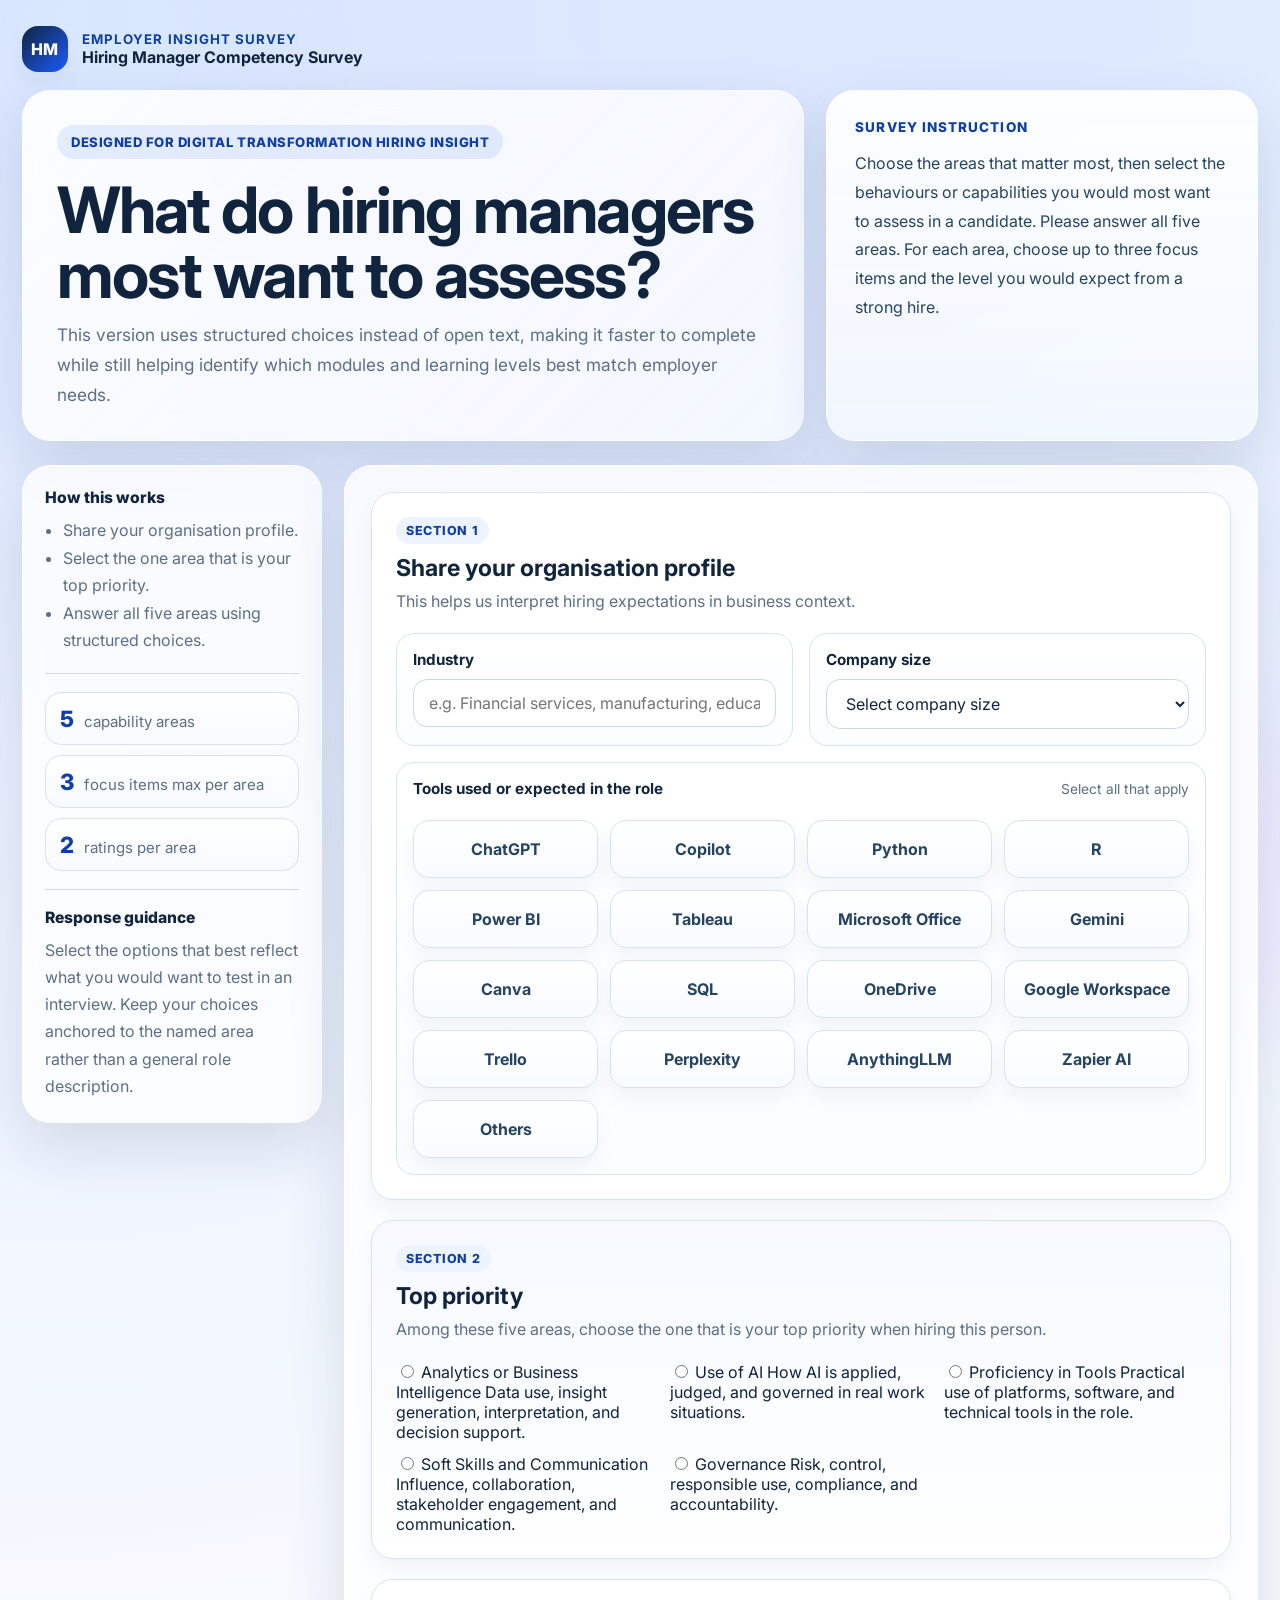
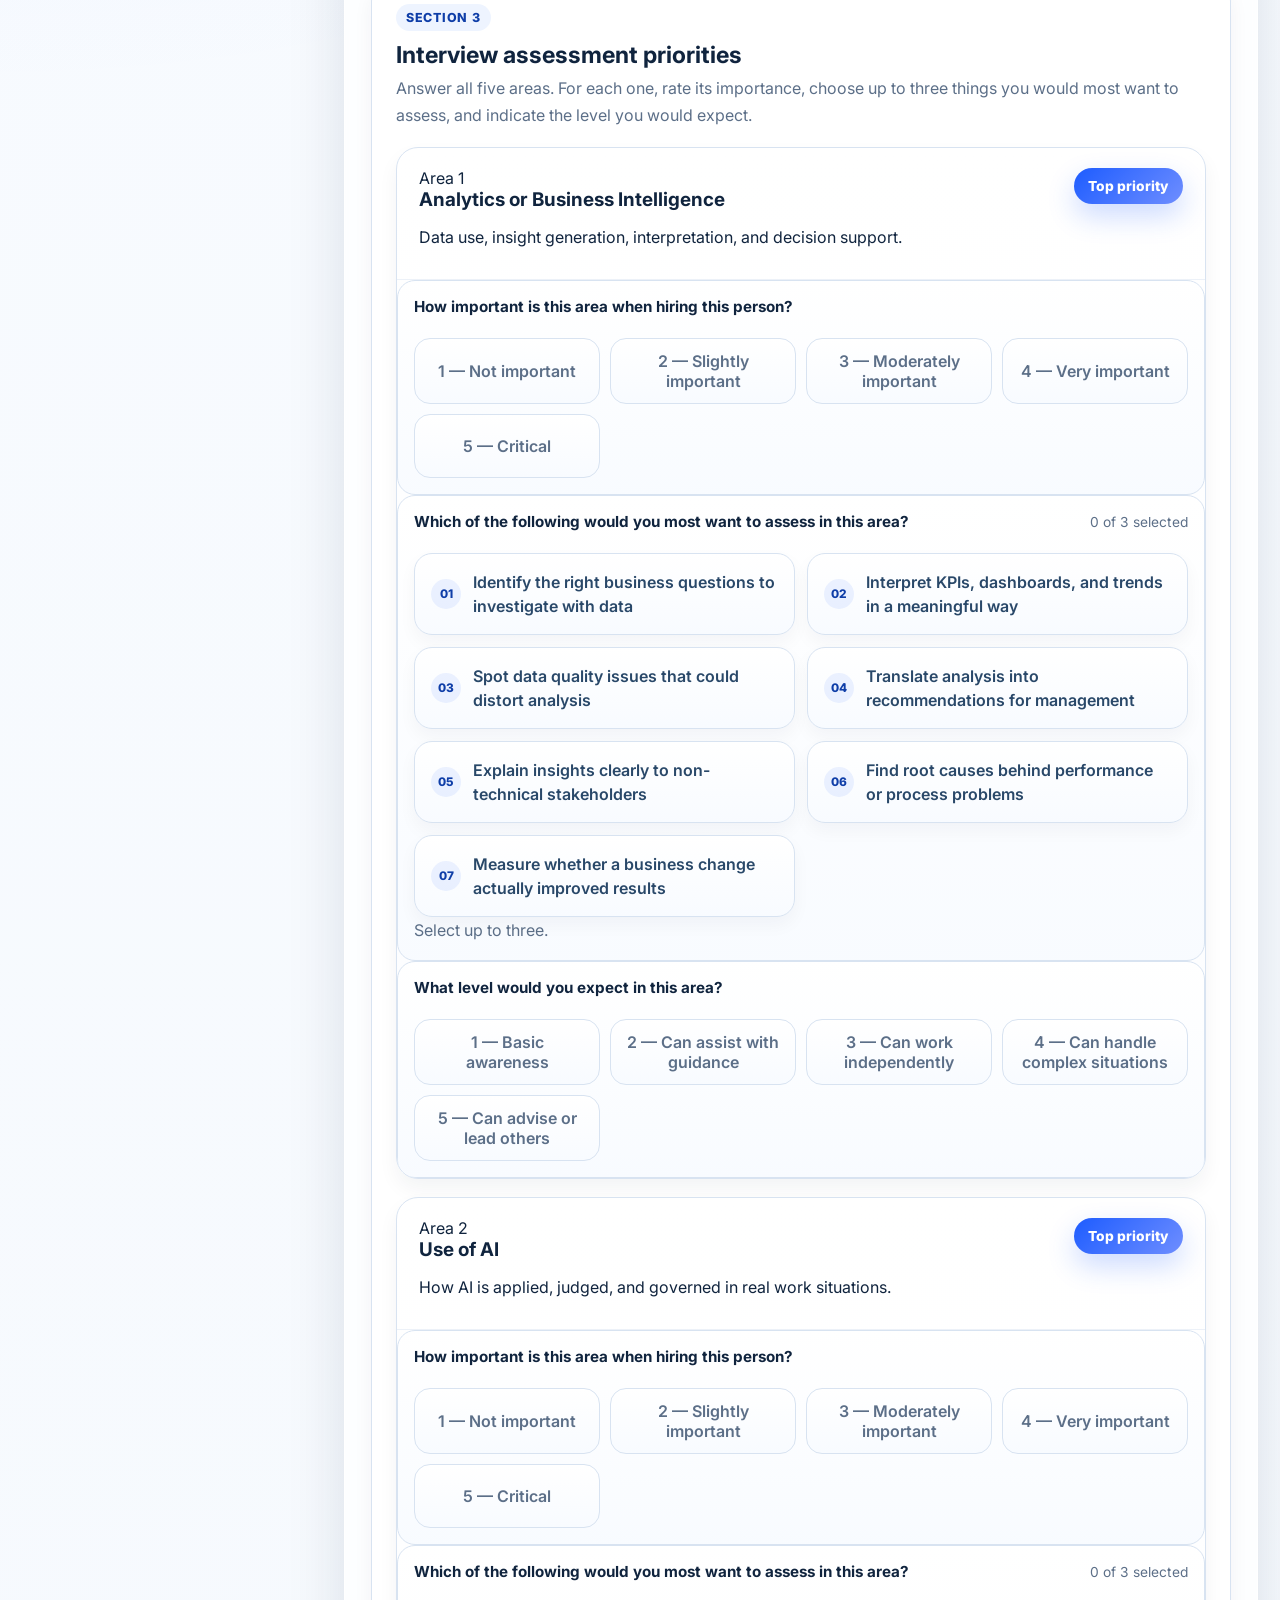
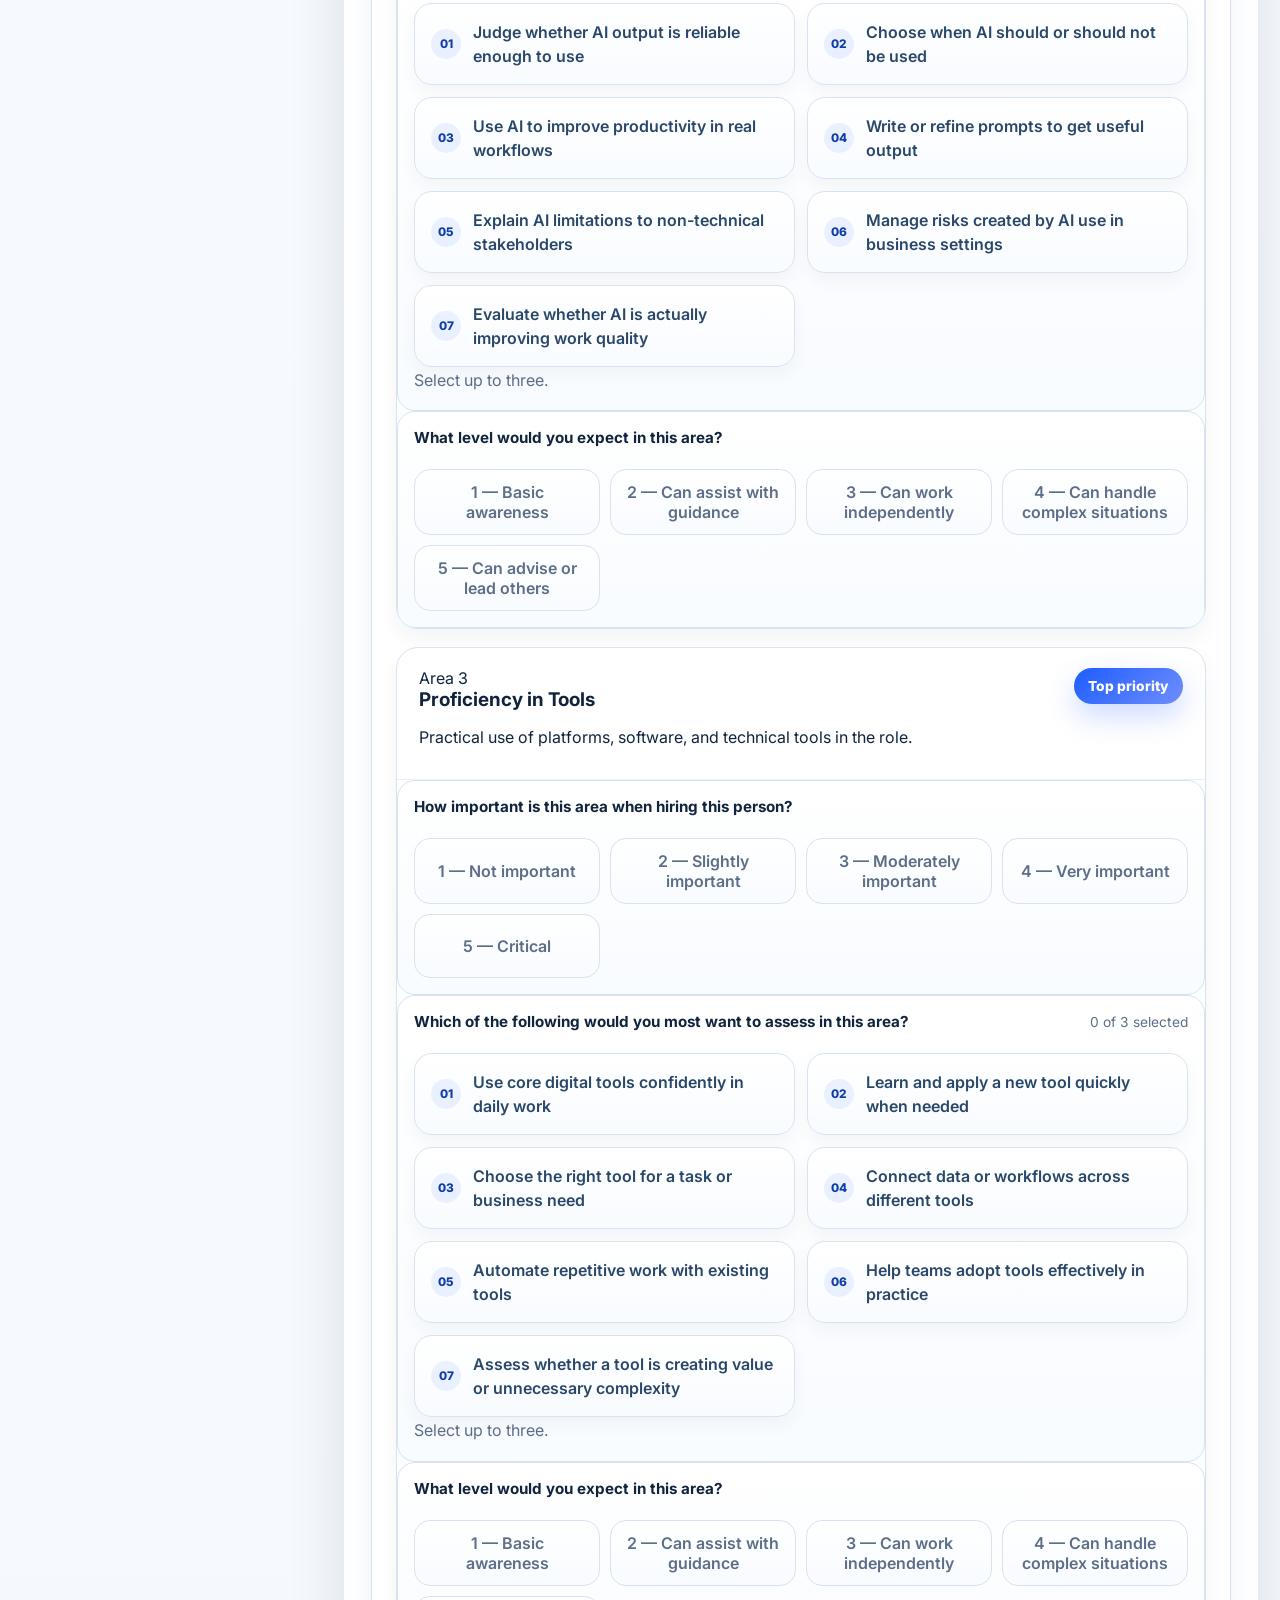
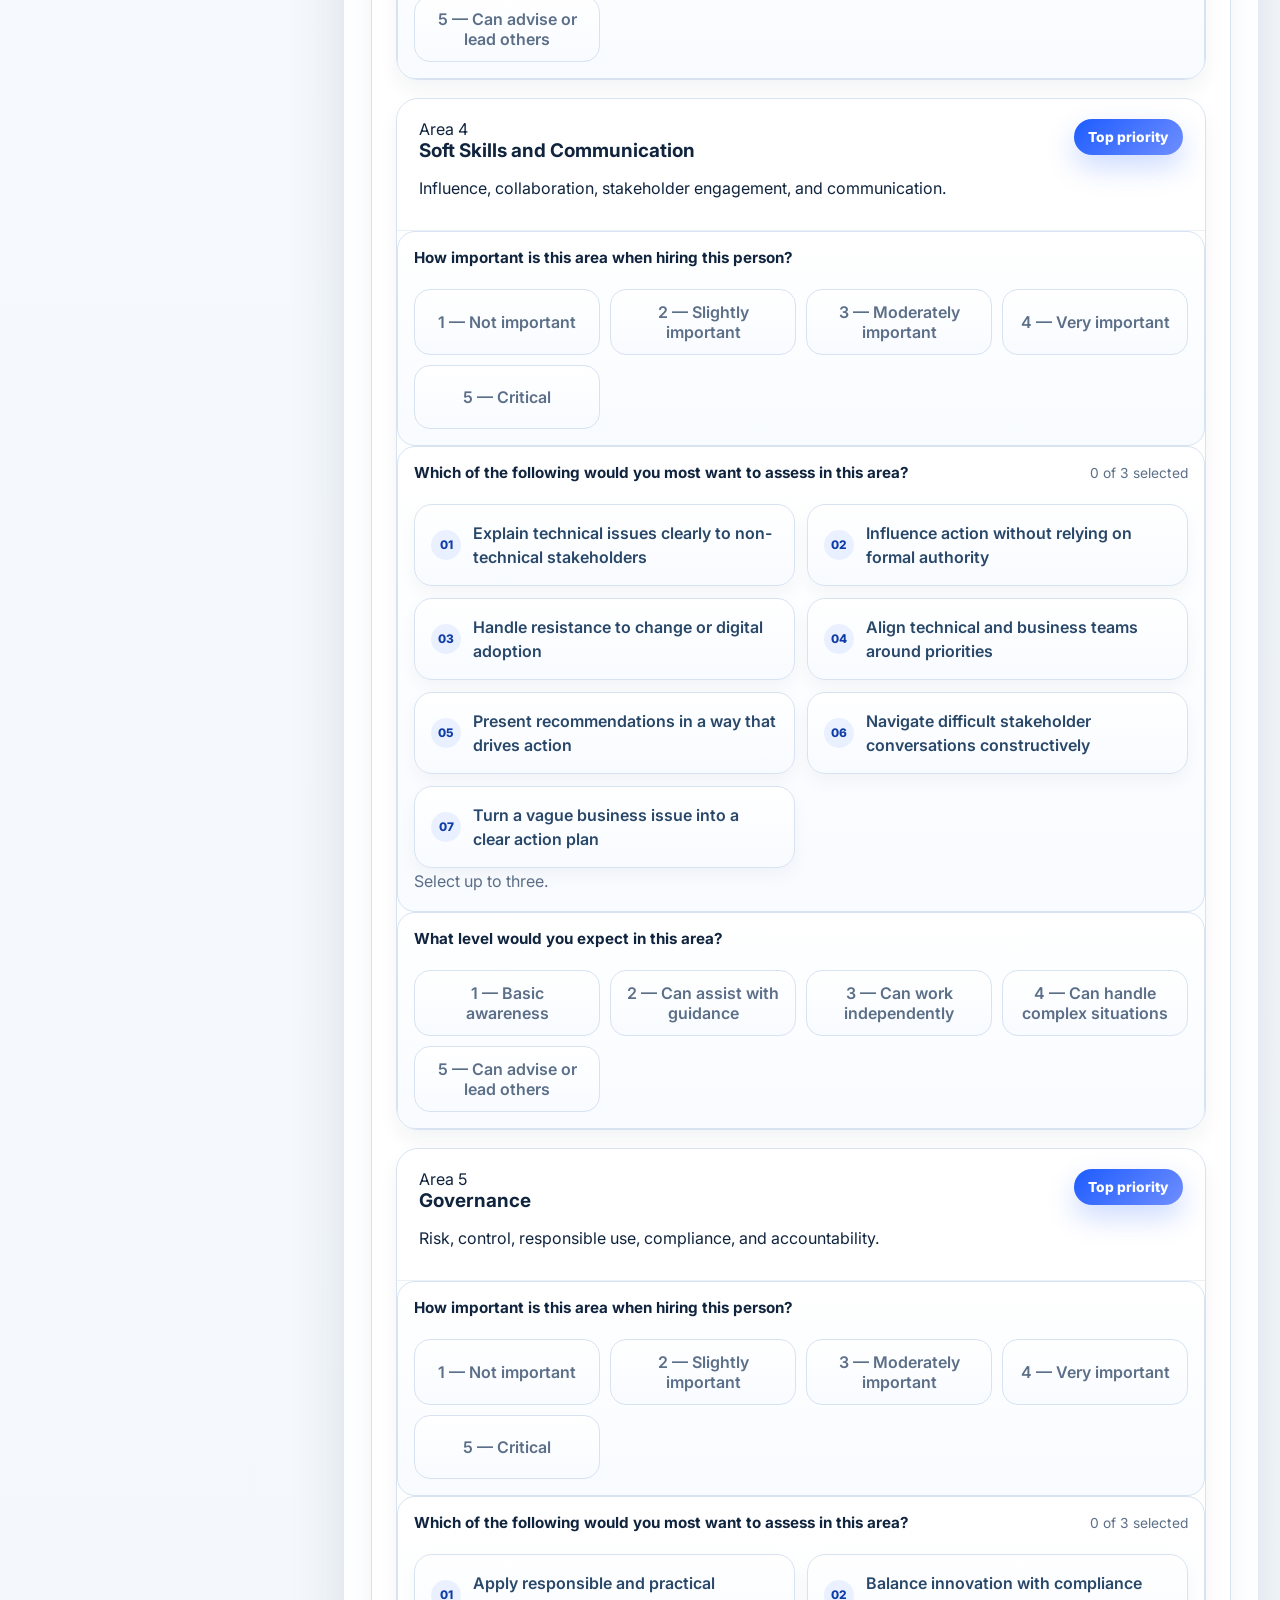
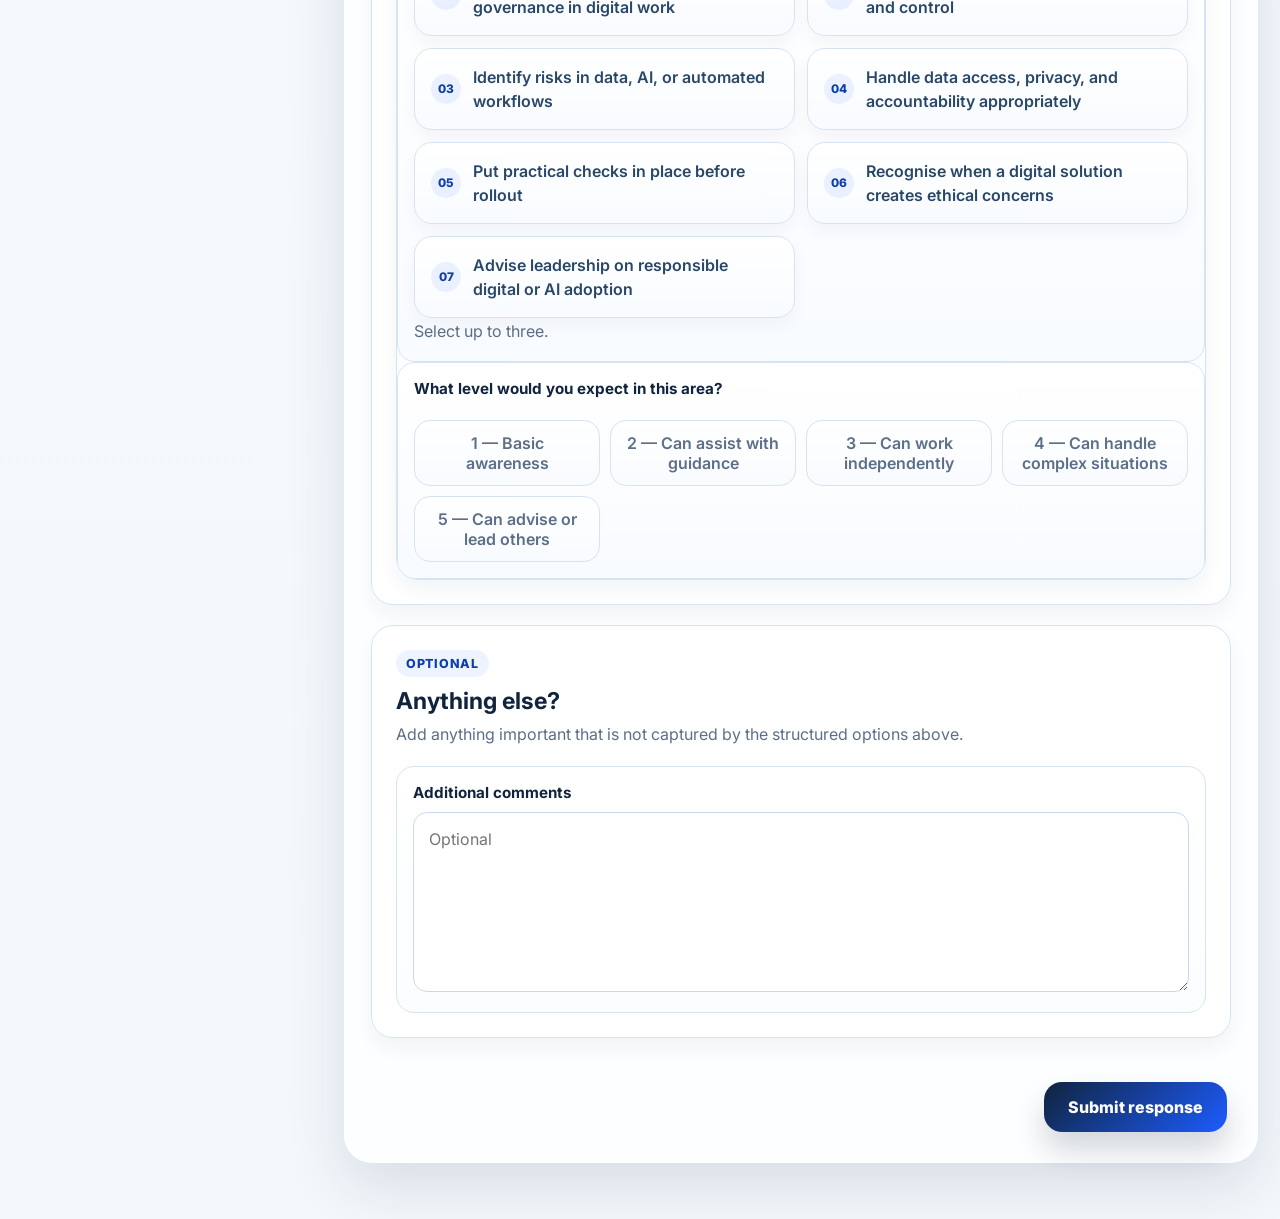
==== commit 6b759e28: "Add files via upload" ====
--- a/frontend/index.html
+++ b/frontend/index.html
@@ -10,7 +10,7 @@
   <link rel="stylesheet" href="styles.css" />
   <script>
     window.APP_CONFIG = {
-      appsScriptUrl: "https://script.google.com/macros/s/AKfycbwhU1L4XZPDp3idVsSk_cKdAaU41SDYsrv7O7gPdnXt21w4GY2HKkx0D8UX-VJTQHv1/exec"
+      appsScriptUrl: "https://script.google.com/macros/s/AKfycbzj_SdazupH4id2eVuBYEgCS5JfqM9Q-uzSOIDmLM5KGQZThtfRY7tmaMZiHtMm-sIP/exec"
     };
   </script>
 </head>
--- a/frontend/styles.css
+++ b/frontend/styles.css
@@ -332,6 +332,48 @@
 .choice-grid--priority {
   grid-template-columns: repeat(auto-fit, minmax(220px, 1fr));
 }
+
+
+.tool-button {
+  position: relative;
+  display: flex;
+}
+.tool-button input {
+  position: absolute;
+  inset: 0;
+  opacity: 0;
+  cursor: pointer;
+}
+.tool-button span {
+  display: flex;
+  width: 100%;
+  min-height: 58px;
+  align-items: center;
+  justify-content: center;
+  text-align: center;
+  padding: 12px 14px;
+  border-radius: 16px;
+  border: 1px solid var(--line);
+  background: linear-gradient(180deg, #ffffff 0%, #f8fbff 100%);
+  color: #264462;
+  font-weight: 700;
+  line-height: 1.35;
+  transition: transform .18s ease, box-shadow .18s ease, border-color .18s ease, background .18s ease, color .18s ease;
+  box-shadow: 0 10px 20px rgba(16, 36, 62, 0.05);
+}
+.tool-button:hover span {
+  transform: translateY(-1px);
+  box-shadow: 0 14px 26px rgba(16, 36, 62, 0.10);
+}
+.tool-button input:checked + span {
+  background: var(--priority-bg);
+  color: #fff;
+  border-color: transparent;
+  box-shadow: 0 18px 30px rgba(29, 92, 255, 0.24);
+}
+.tool-button input:focus + span {
+  box-shadow: 0 0 0 4px rgba(29, 92, 255, 0.12);
+}
 .choice-card {
   position: relative;
 }
@@ -718,26 +760,29 @@
   grid-template-columns: repeat(auto-fit, minmax(280px, 1fr));
   gap: 12px;
 }
-.focus-option {
+.focus-button {
   position: relative;
   display: grid;
-  grid-template-columns: auto auto 1fr;
+  grid-template-columns: auto 1fr;
   gap: 12px;
-  align-items: start;
+  align-items: center;
   padding: 16px;
   border-radius: 18px;
   border: 1px solid var(--line);
   background: linear-gradient(180deg, #ffffff 0%, #f8fbff 100%);
   box-shadow: 0 8px 18px rgba(16, 36, 62, 0.04);
-  transition: transform 0.16s ease, box-shadow 0.16s ease, border-color 0.16s ease;
-}
-.focus-option input {
-  margin-top: 4px;
-}
-.focus-option__tick {
+  transition: transform 0.16s ease, box-shadow 0.16s ease, border-color 0.16s ease, background 0.16s ease;
+}
+.focus-button input {
+  position: absolute;
+  inset: 0;
+  opacity: 0;
+  cursor: pointer;
+}
+.focus-button__index {
   display: inline-flex;
-  min-width: 28px;
-  height: 28px;
+  min-width: 30px;
+  height: 30px;
   align-items: center;
   justify-content: center;
   border-radius: 999px;
@@ -746,15 +791,25 @@
   font-size: 0.74rem;
   font-weight: 800;
 }
-.focus-option:hover {
+.focus-button__text {
+  font-weight: 600;
+  color: #294869;
+  line-height: 1.5;
+}
+.focus-button:hover {
   transform: translateY(-1px);
   box-shadow: 0 12px 22px rgba(16, 36, 62, 0.08);
 }
-.focus-option:has(input:checked) {
+.focus-button:has(input:checked) {
   border-color: rgba(29,92,255,0.42);
-  background: linear-gradient(180deg, rgba(238,244,255,0.86) 0%, #ffffff 100%);
-}
-.focus-option:has(input:disabled:not(:checked)) {
+  background: linear-gradient(180deg, rgba(233,241,255,0.95) 0%, #ffffff 100%);
+  box-shadow: 0 14px 26px rgba(29,92,255,0.12);
+}
+.focus-button:has(input:checked) .focus-button__index {
+  background: var(--priority-bg);
+  color: #fff;
+}
+.focus-button:has(input:disabled:not(:checked)) {
   opacity: 0.58;
 }
 .competency-card--priority {
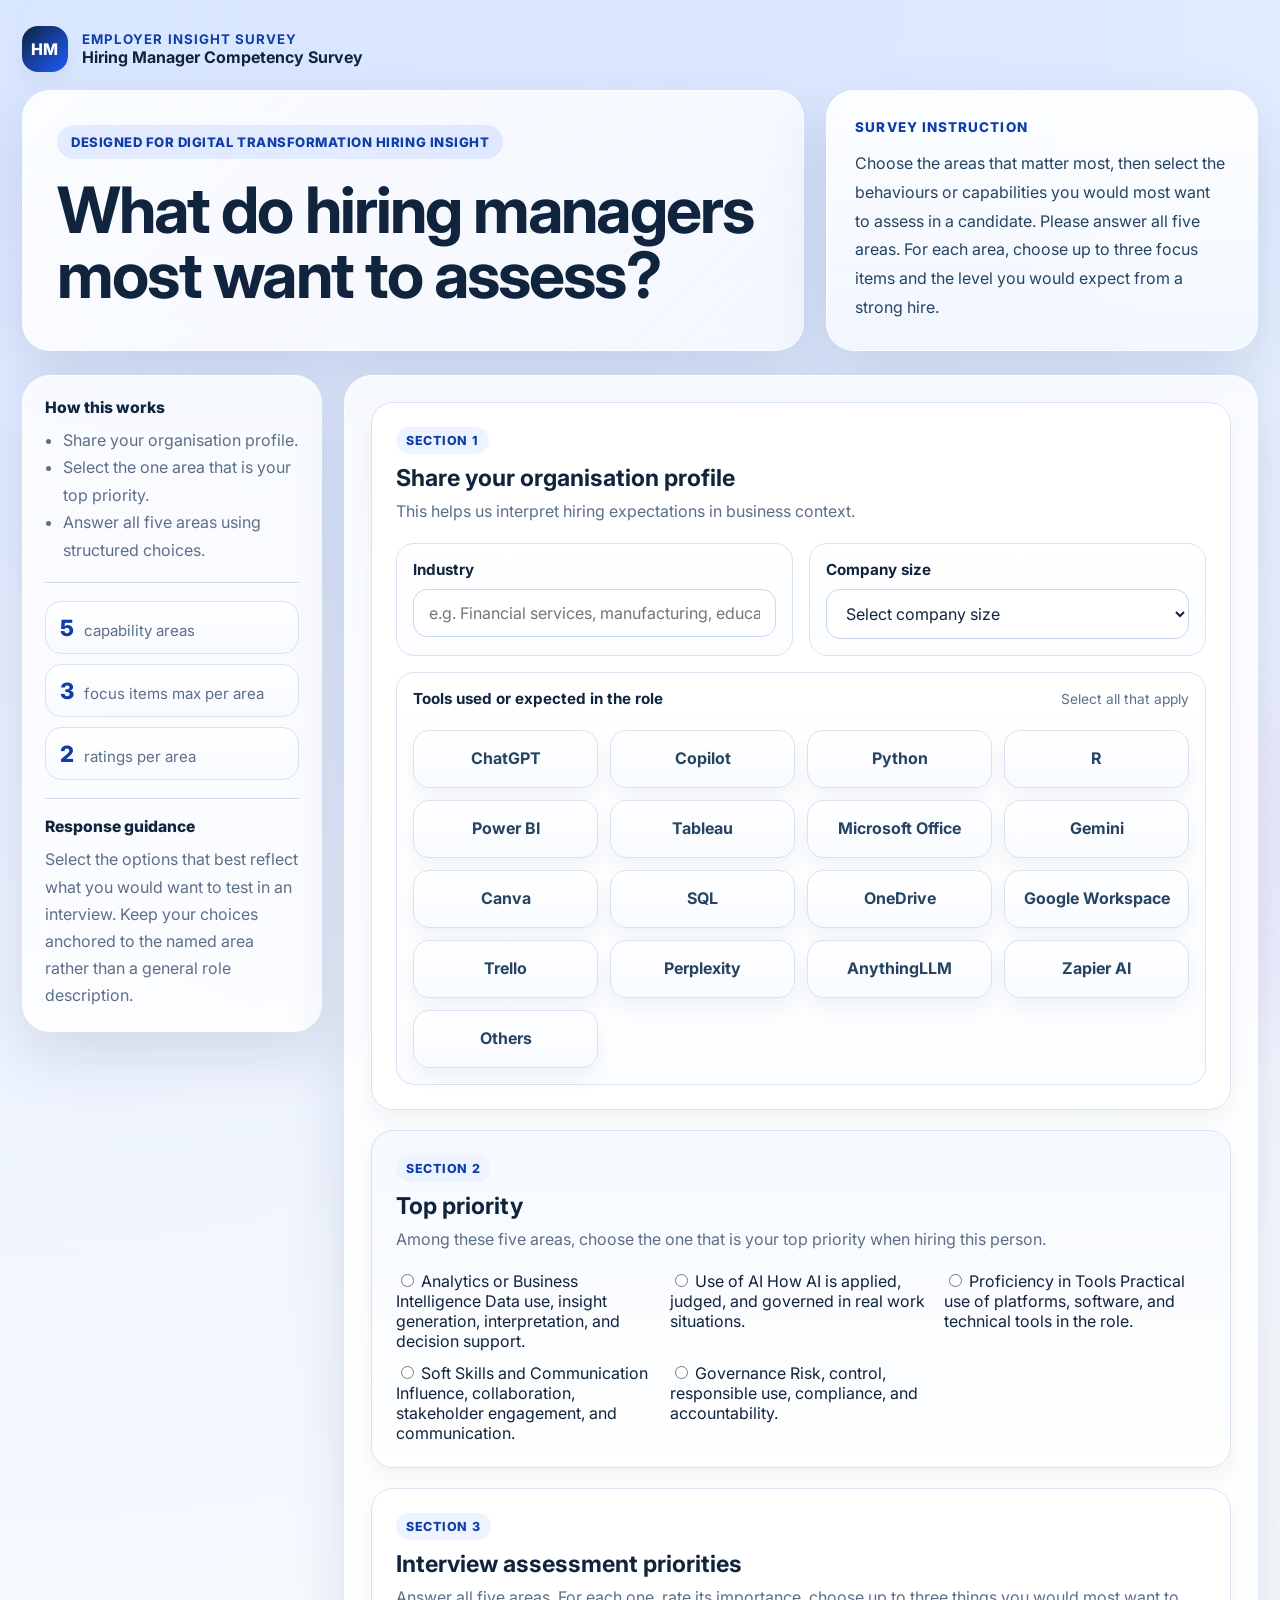
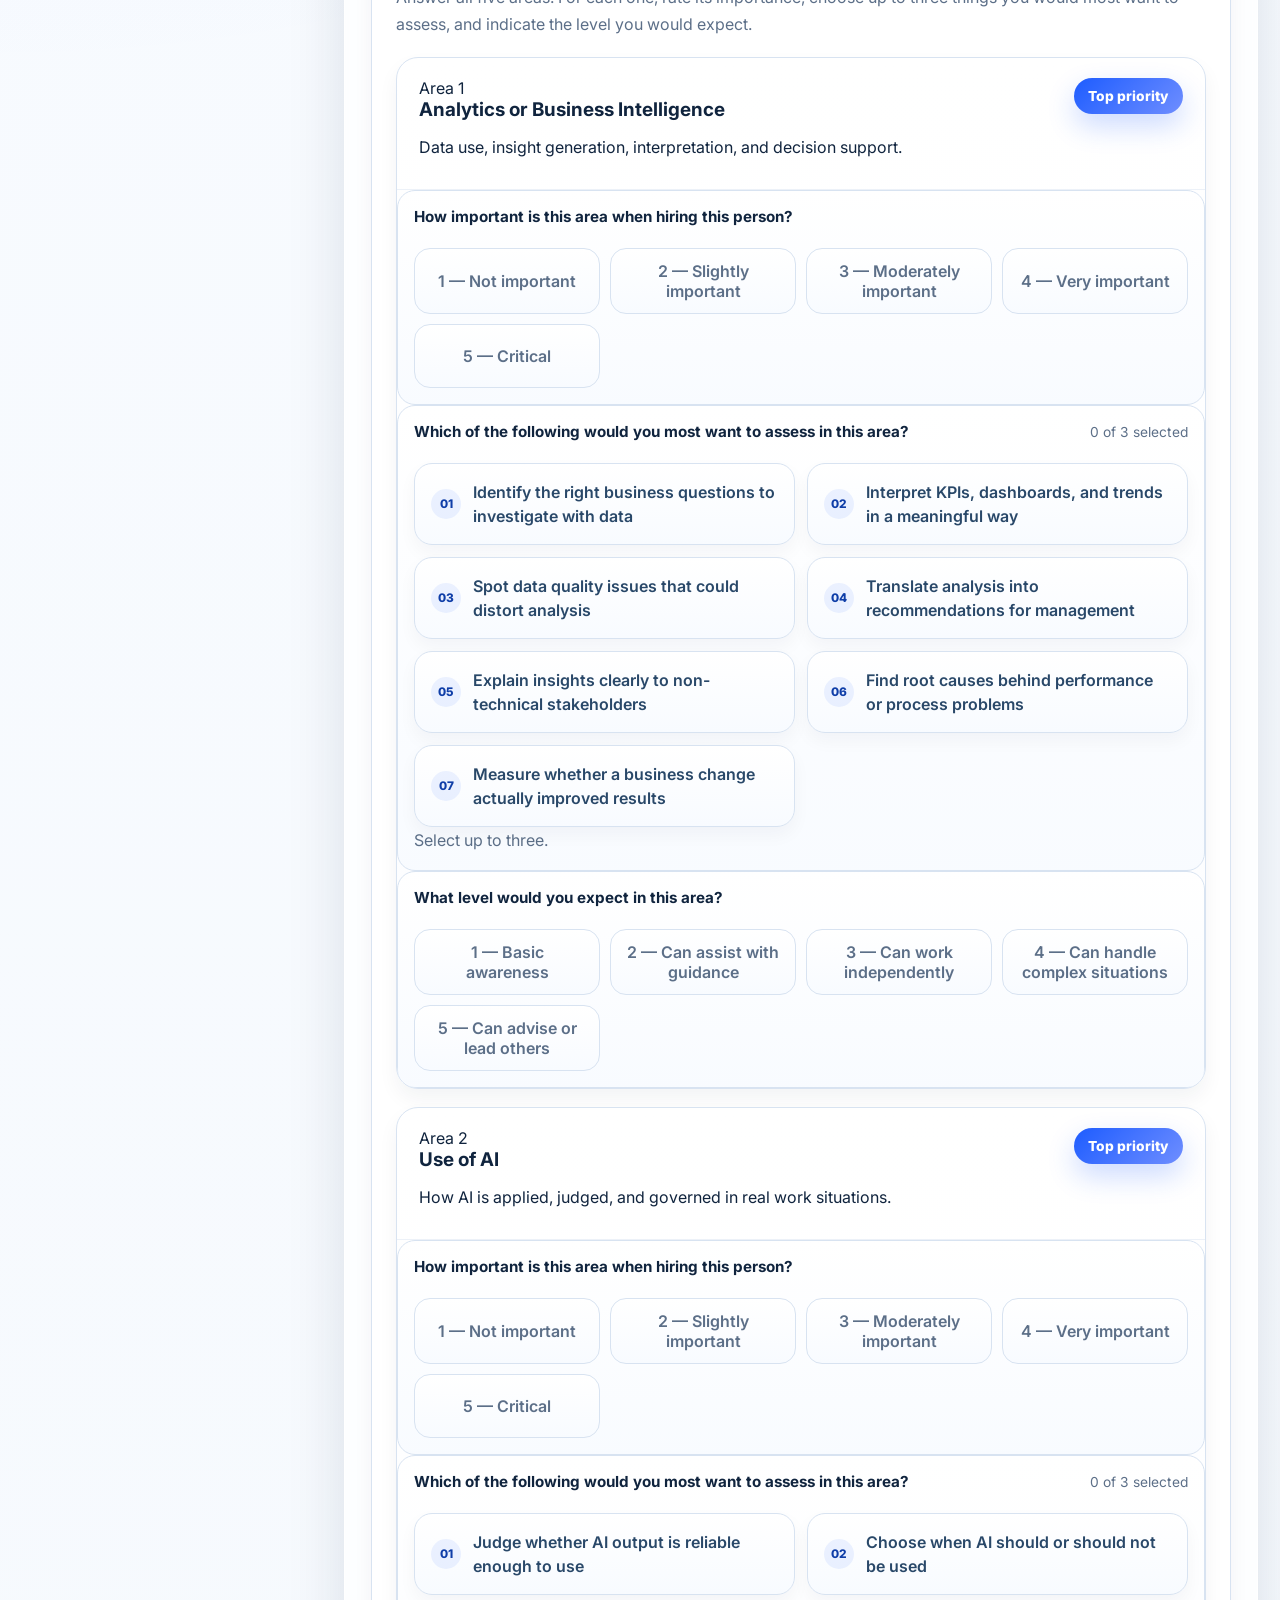
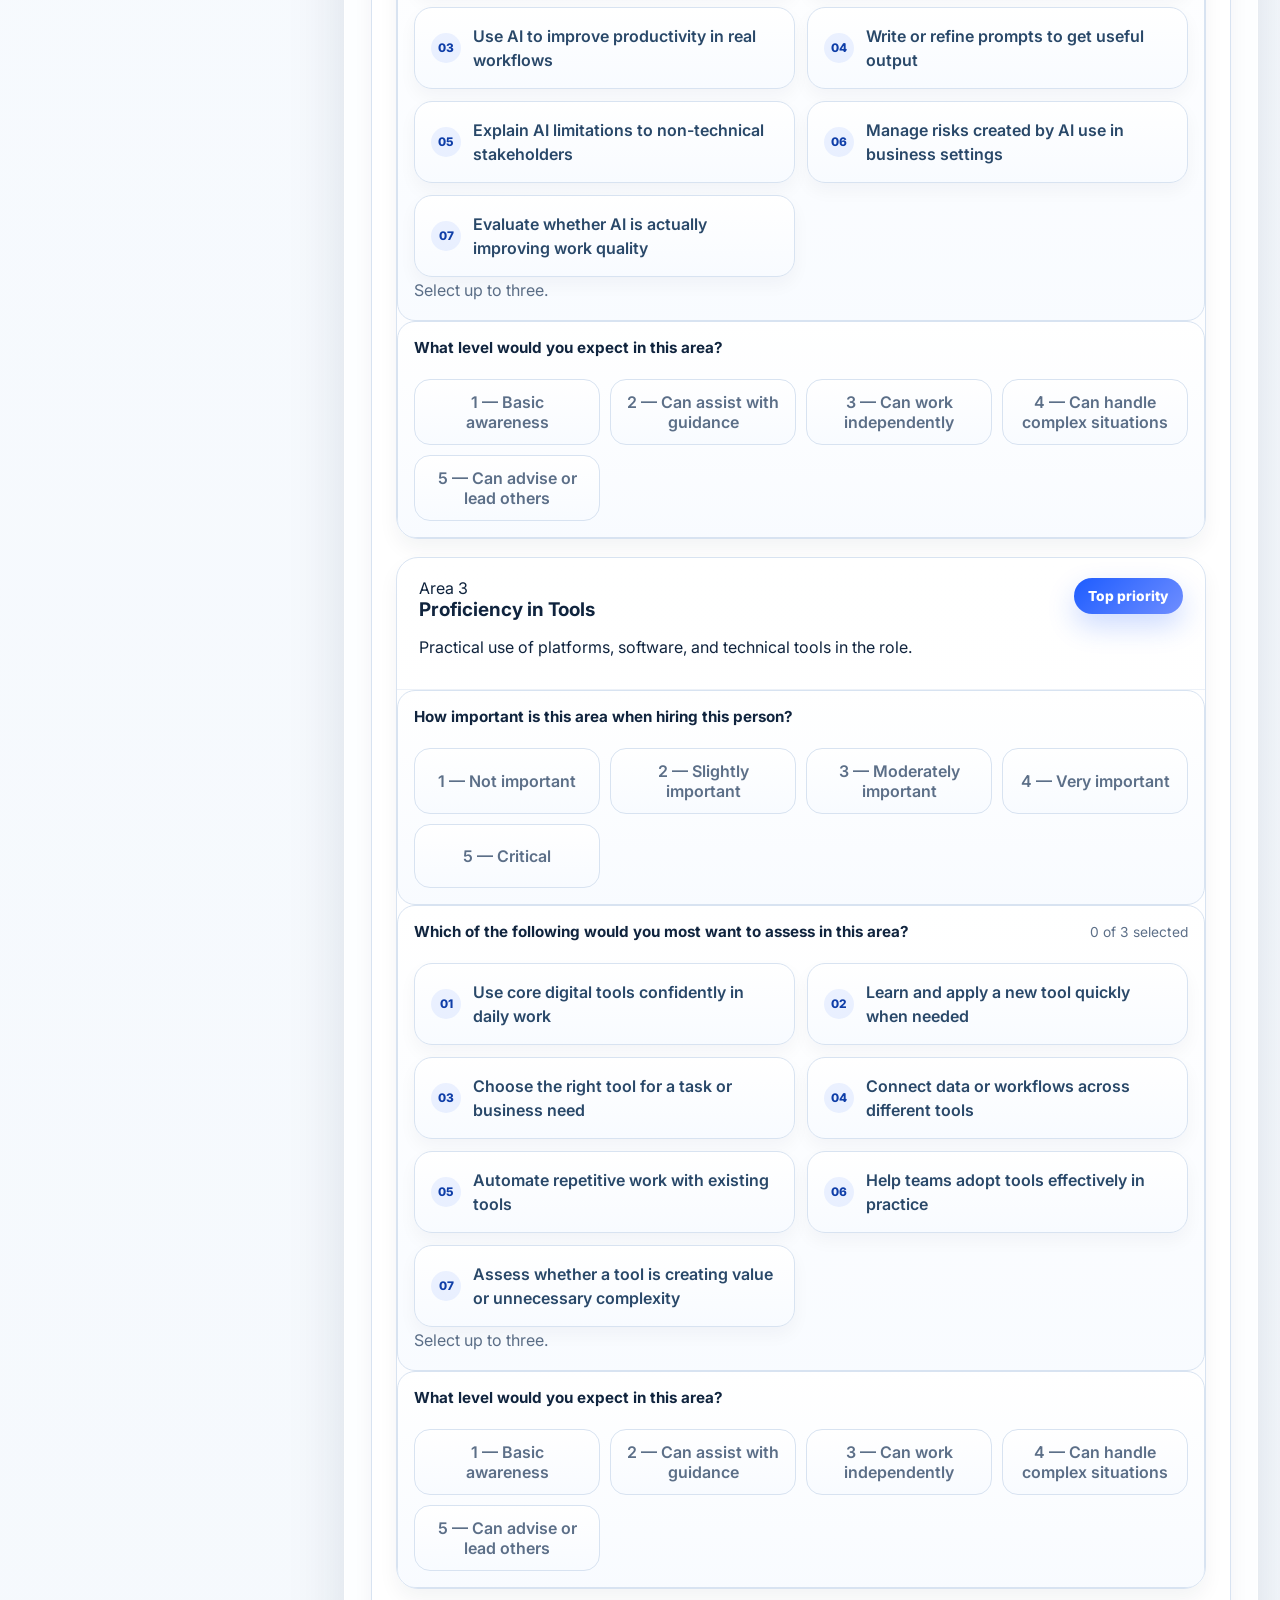
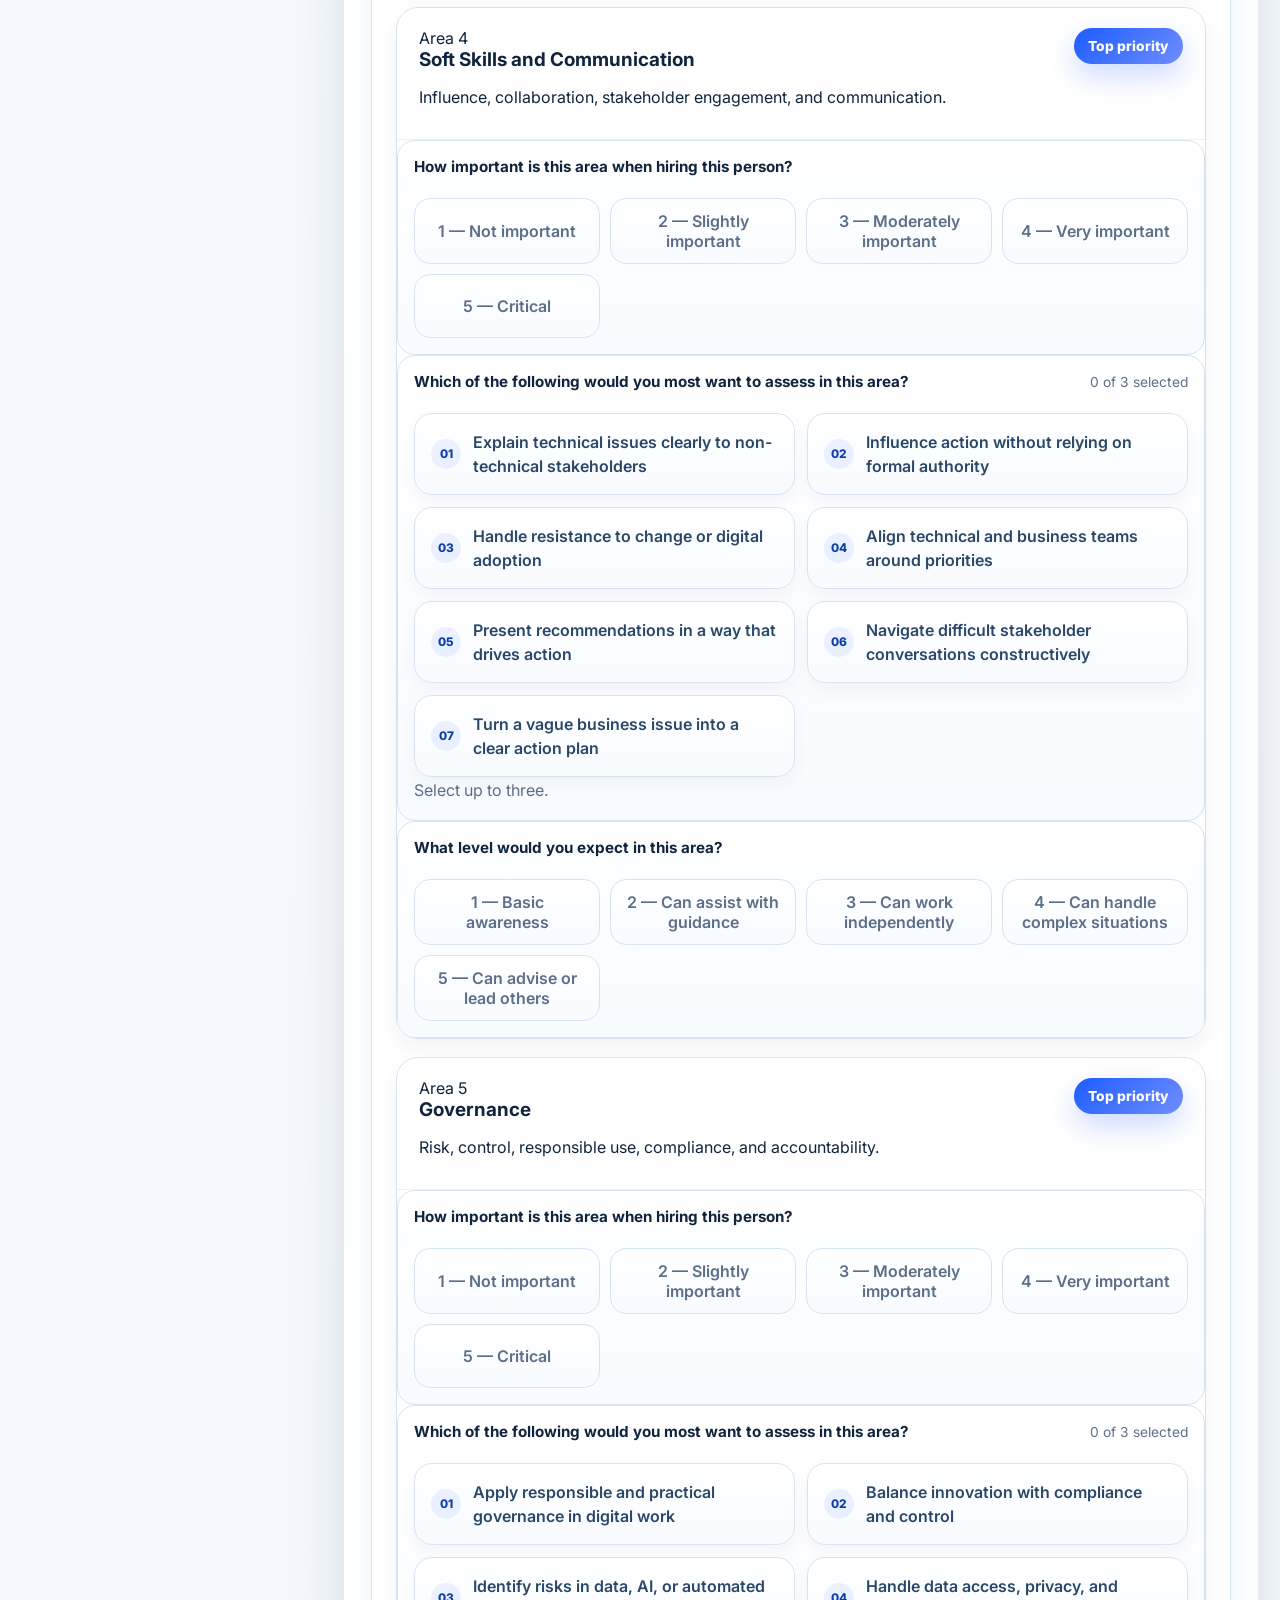
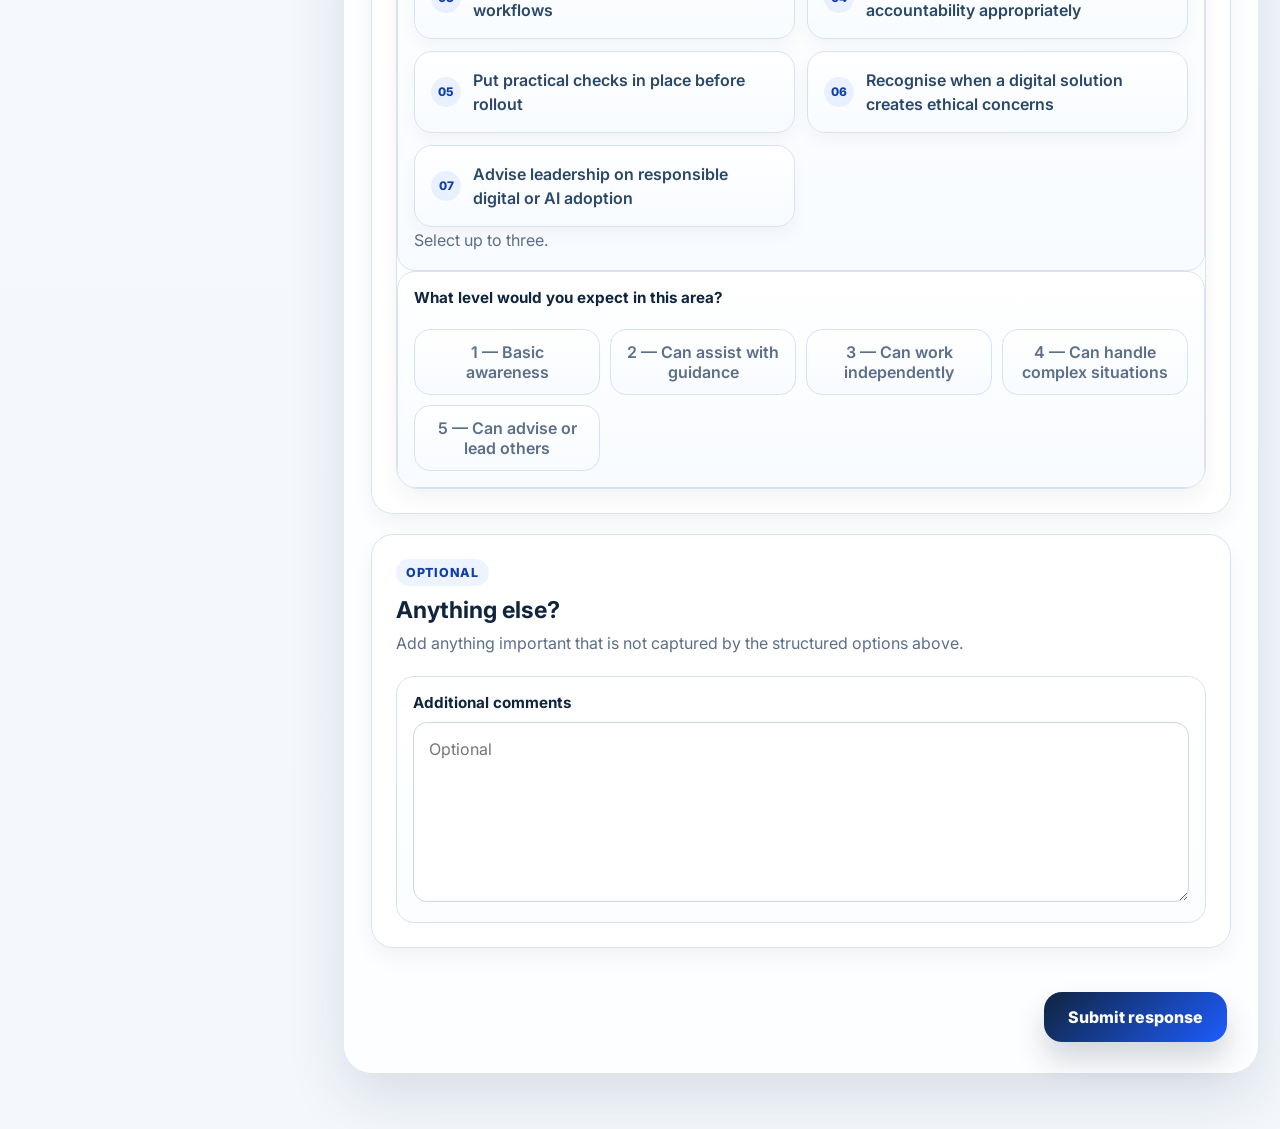
==== commit fd309faa: "Add files via upload" ====
--- a/frontend/index.html
+++ b/frontend/index.html
@@ -31,7 +31,6 @@
       <div class="hero-copy">
         <div class="hero-kicker">Designed for digital transformation hiring insight</div>
         <h1>What do hiring managers most want to assess?</h1>
-        <p class="hero-lead">This version uses structured choices instead of open text, making it faster to complete while still helping identify which modules and learning levels best match employer needs.</p>
       </div>
       <div class="hero-sidecard">
         <div class="sidecard-label">Survey instruction</div>
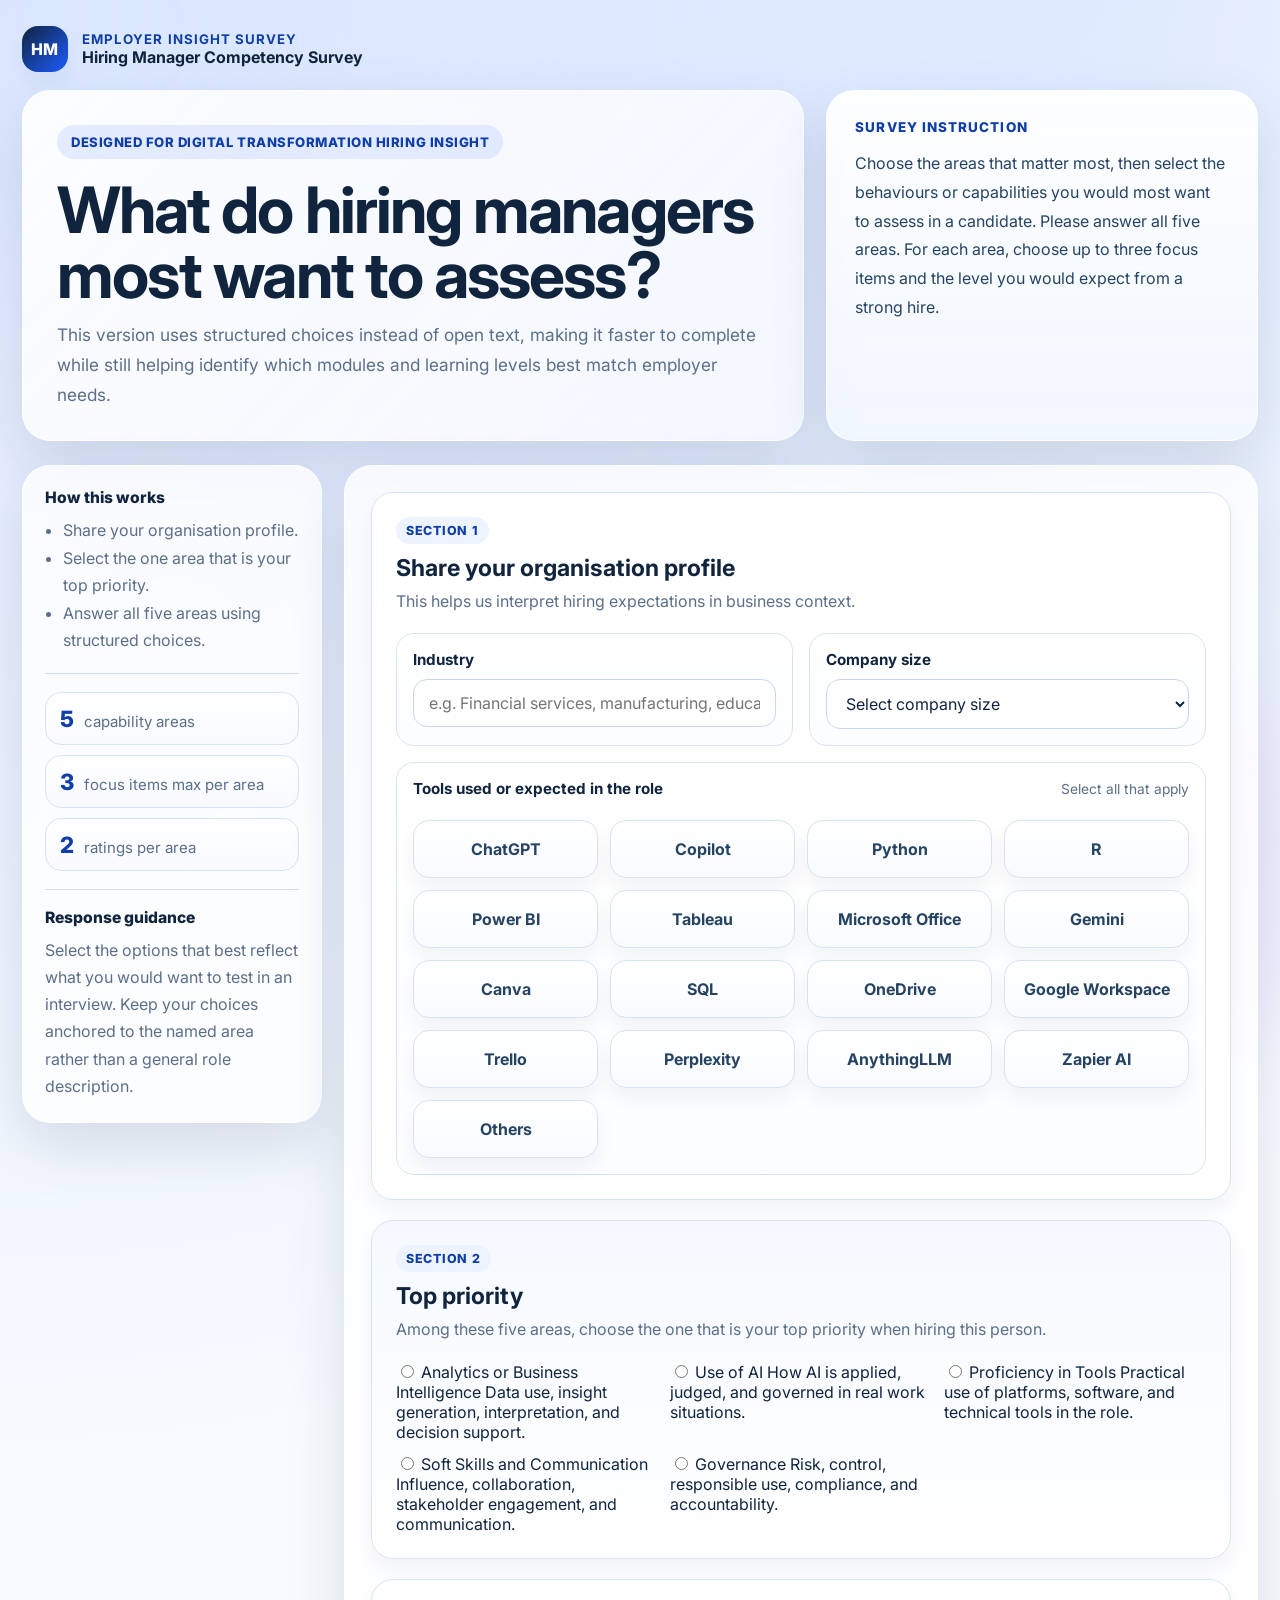
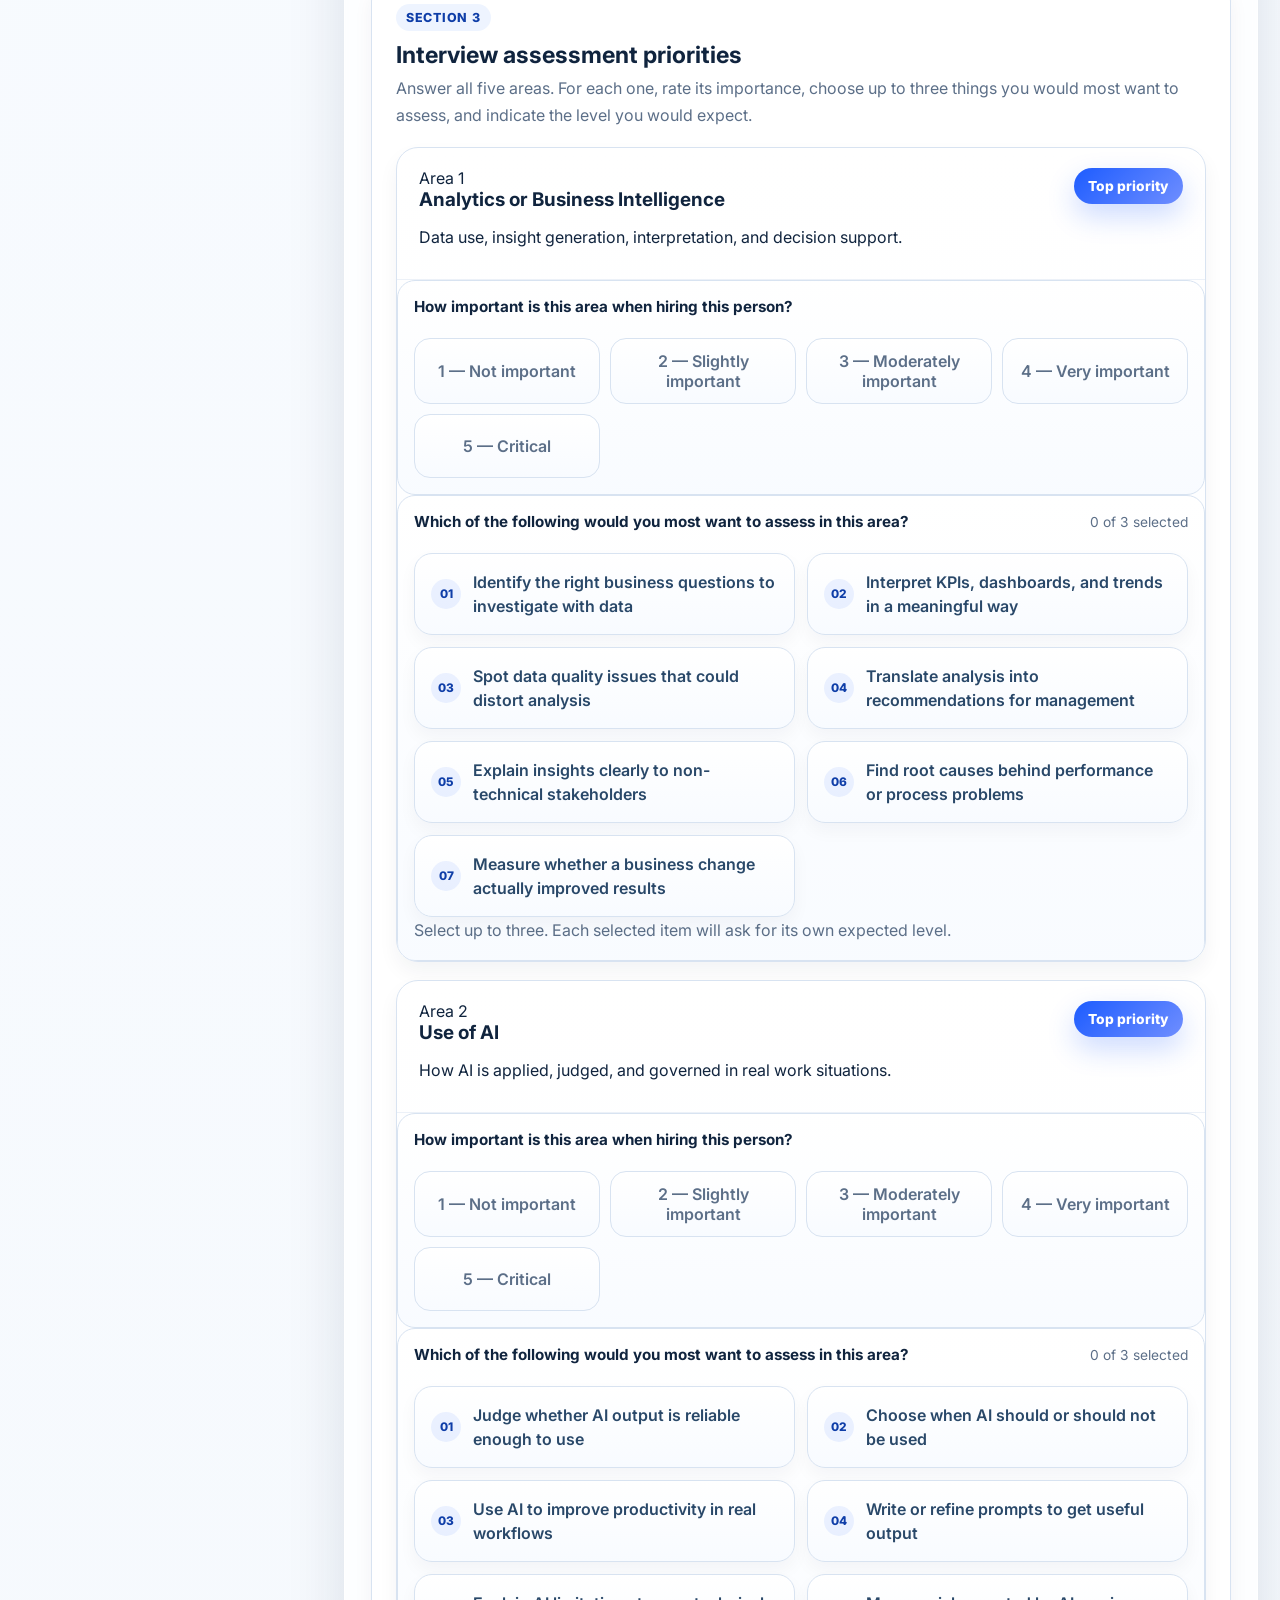
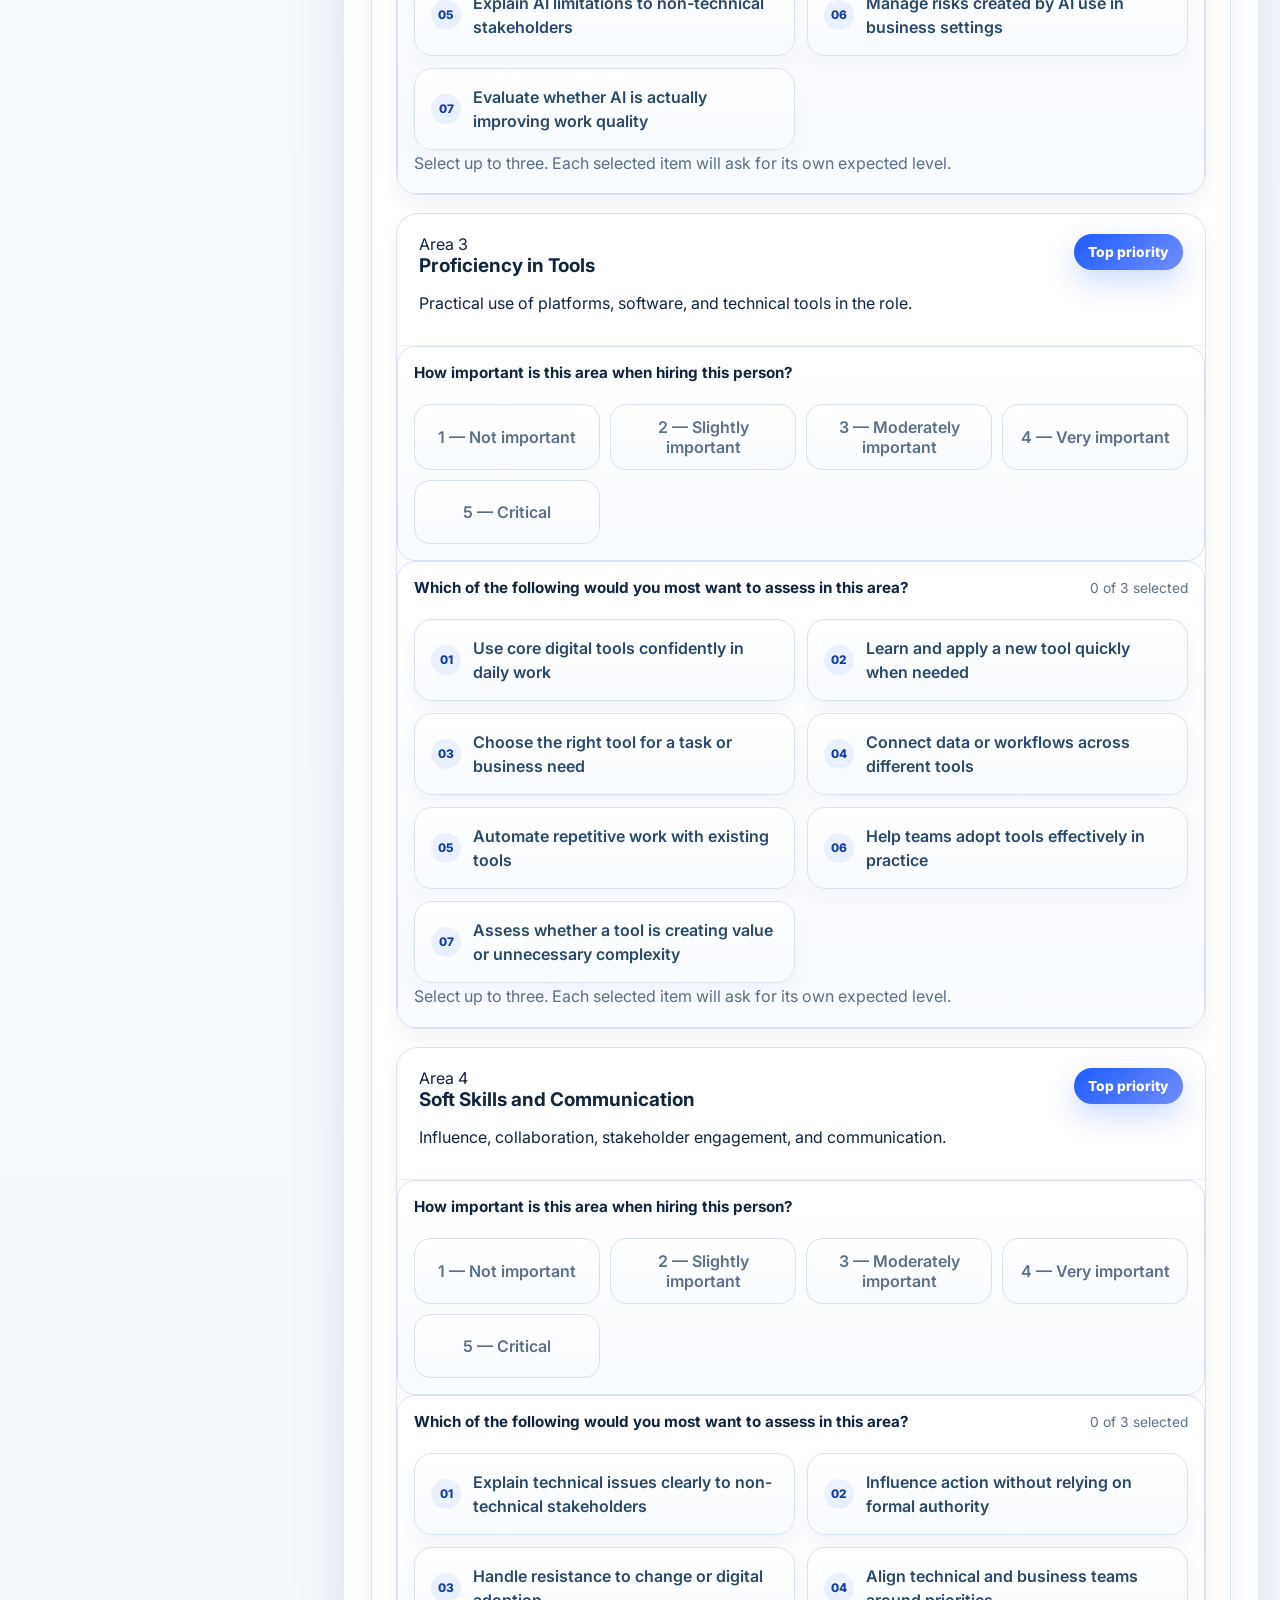
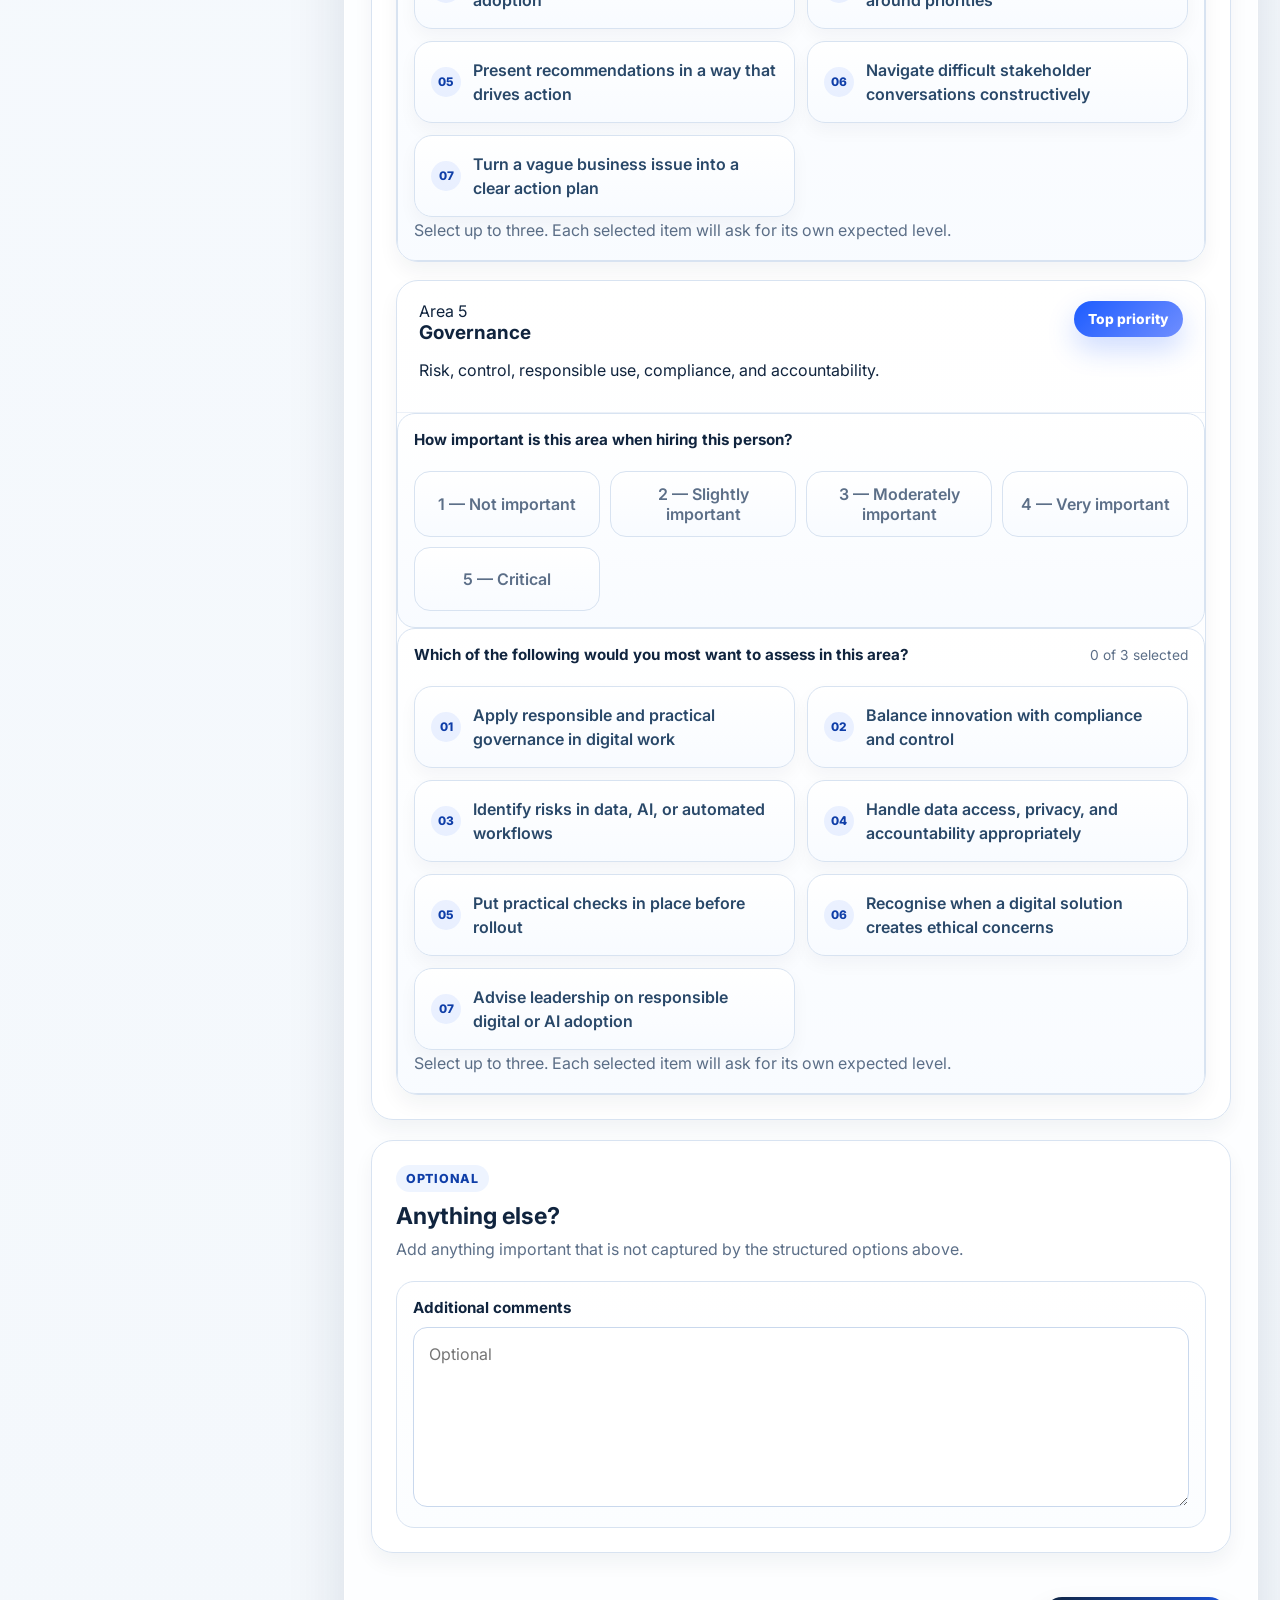
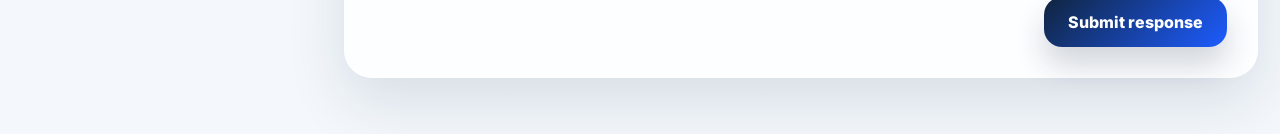
==== commit 5ffdee65: "Add files via upload" ====
--- a/frontend/index.html
+++ b/frontend/index.html
@@ -10,7 +10,7 @@
   <link rel="stylesheet" href="styles.css" />
   <script>
     window.APP_CONFIG = {
-      appsScriptUrl: "https://script.google.com/macros/s/AKfycbzj_SdazupH4id2eVuBYEgCS5JfqM9Q-uzSOIDmLM5KGQZThtfRY7tmaMZiHtMm-sIP/exec"
+      appsScriptUrl: "https://script.google.com/macros/s/AKfycby2s8d4of-mUsWylFqC1UkchxBGOGnzx_1mWurd36ap8_AWRtQmqG0NwbQxDdlcLQTD/exec"
     };
   </script>
 </head>
@@ -31,6 +31,7 @@
       <div class="hero-copy">
         <div class="hero-kicker">Designed for digital transformation hiring insight</div>
         <h1>What do hiring managers most want to assess?</h1>
+        <p class="hero-lead">This version uses structured choices instead of open text, making it faster to complete while still helping identify which modules and learning levels best match employer needs.</p>
       </div>
       <div class="hero-sidecard">
         <div class="sidecard-label">Survey instruction</div>
--- a/frontend/styles.css
+++ b/frontend/styles.css
@@ -838,3 +838,79 @@
   .scale-grid { grid-template-columns: 1fr; }
   .focus-grid { grid-template-columns: 1fr; }
 }
+
+
+.focus-selection-block {
+  display: grid;
+  gap: 10px;
+}
+
+.inline-level-wrap {
+  margin-left: 20px;
+  padding: 14px;
+  border-radius: 16px;
+  border: 1px solid rgba(29, 92, 255, 0.12);
+  background: linear-gradient(180deg, rgba(241, 246, 255, 0.95) 0%, rgba(255,255,255,0.98) 100%);
+}
+
+.inline-level-row {
+  display: grid;
+  gap: 10px;
+}
+
+.inline-level-label {
+  color: var(--primary-strong);
+  font-size: 0.9rem;
+  font-weight: 700;
+}
+
+.inline-level-grid {
+  display: grid;
+  grid-template-columns: repeat(auto-fit, minmax(180px, 1fr));
+  gap: 10px;
+}
+
+.inline-level-pill {
+  position: relative;
+  display: flex;
+}
+
+.inline-level-pill input {
+  position: absolute;
+  inset: 0;
+  opacity: 0;
+  cursor: pointer;
+}
+
+.inline-level-pill span {
+  display: flex;
+  width: 100%;
+  min-height: 52px;
+  align-items: center;
+  justify-content: center;
+  text-align: center;
+  padding: 10px 12px;
+  border-radius: 14px;
+  border: 1px solid rgba(29, 92, 255, 0.14);
+  background: #fff;
+  color: #264462;
+  font-weight: 600;
+  line-height: 1.35;
+  transition: transform .18s ease, box-shadow .18s ease, border-color .18s ease, background .18s ease, color .18s ease;
+}
+
+.inline-level-pill:hover span {
+  transform: translateY(-1px);
+  box-shadow: 0 12px 22px rgba(16, 36, 62, 0.08);
+}
+
+.inline-level-pill input:checked + span {
+  background: var(--priority-bg);
+  color: #fff;
+  border-color: transparent;
+  box-shadow: 0 14px 24px rgba(29, 92, 255, 0.22);
+}
+
+.inline-level-pill input:focus + span {
+  box-shadow: 0 0 0 4px rgba(29, 92, 255, 0.12);
+}
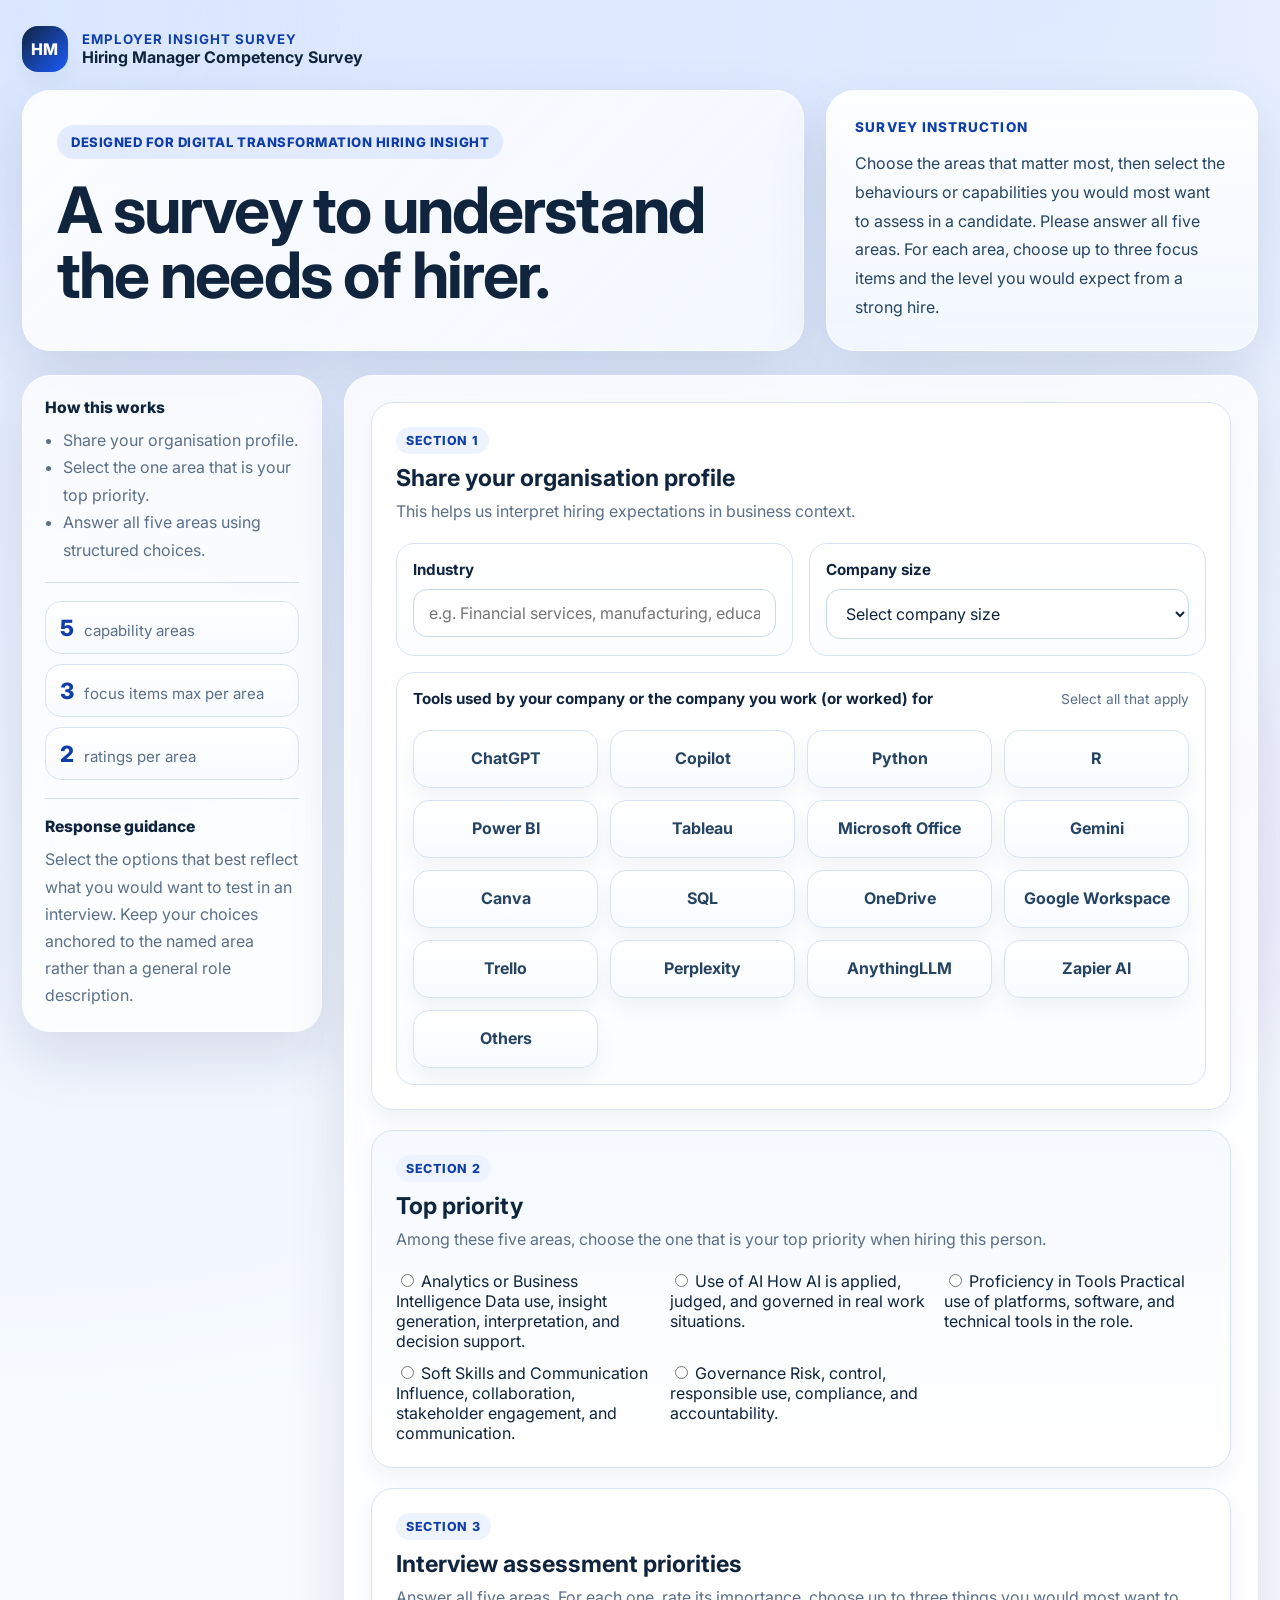
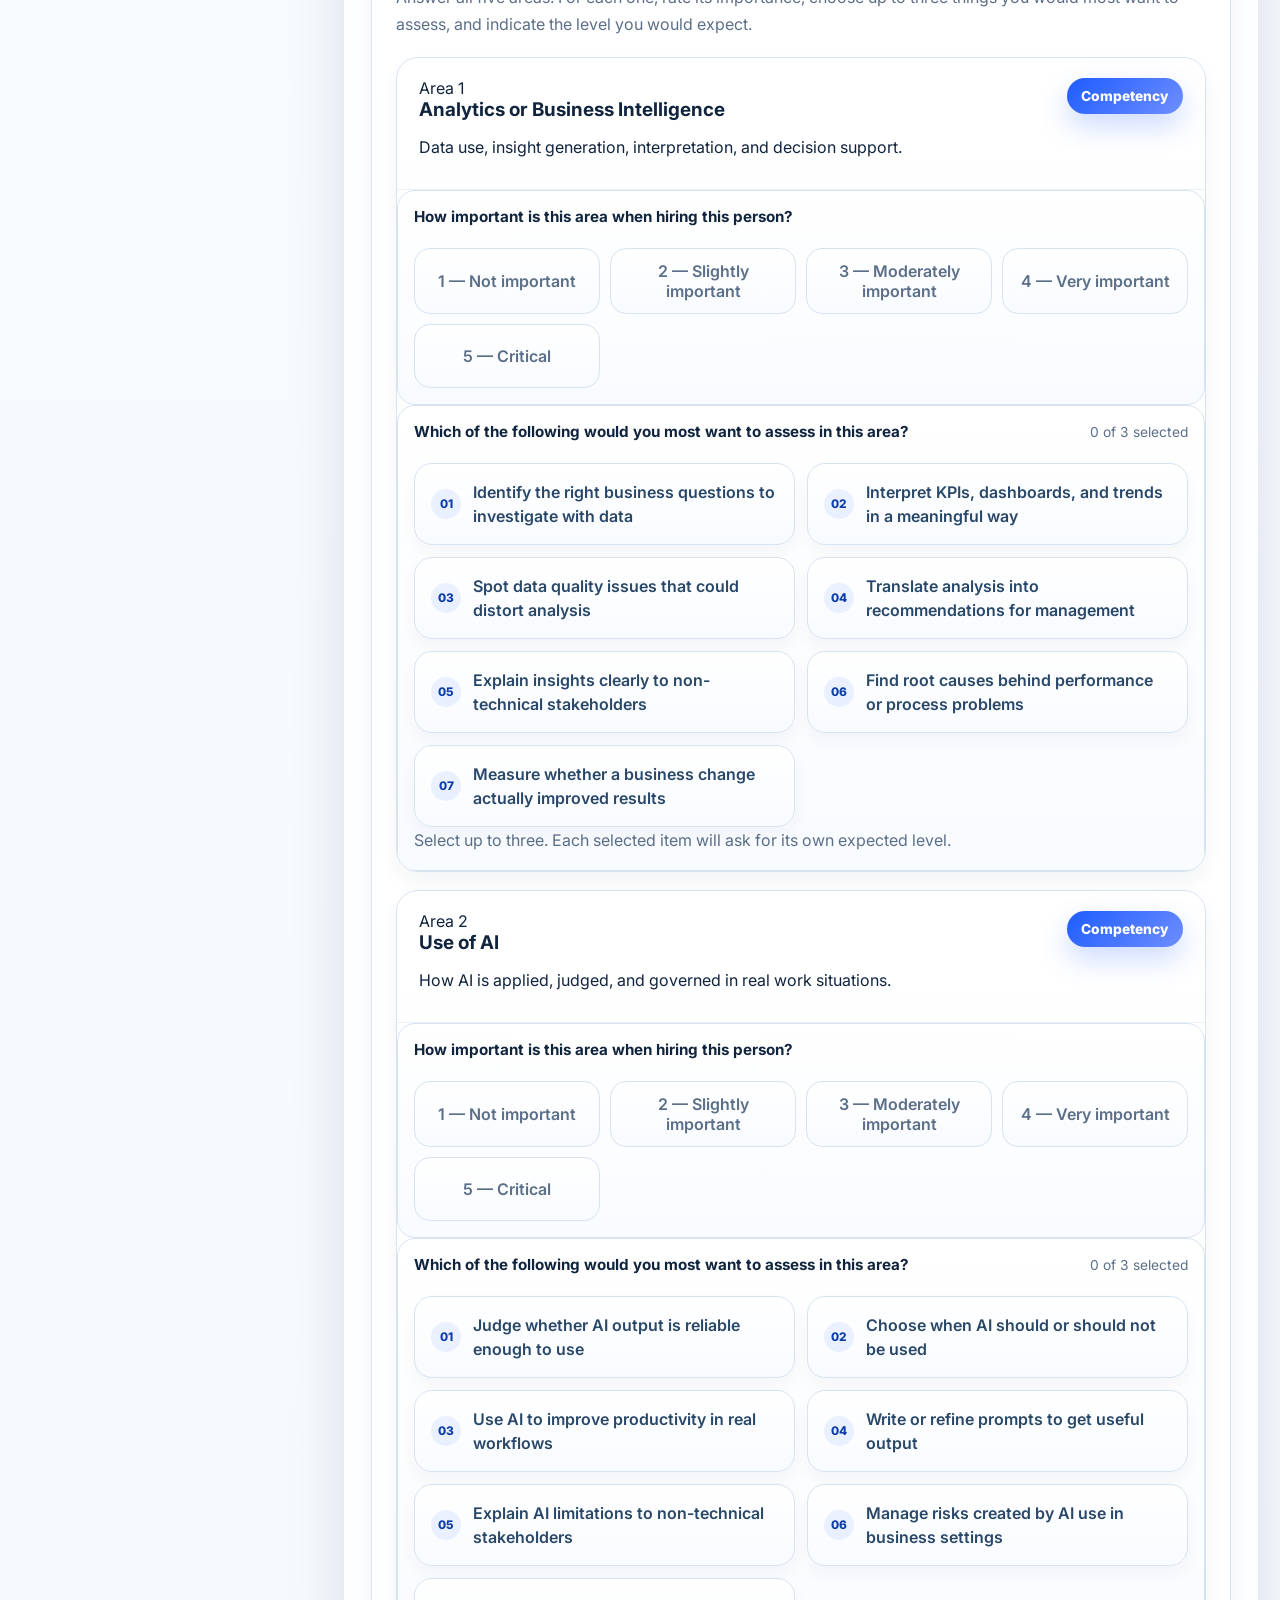
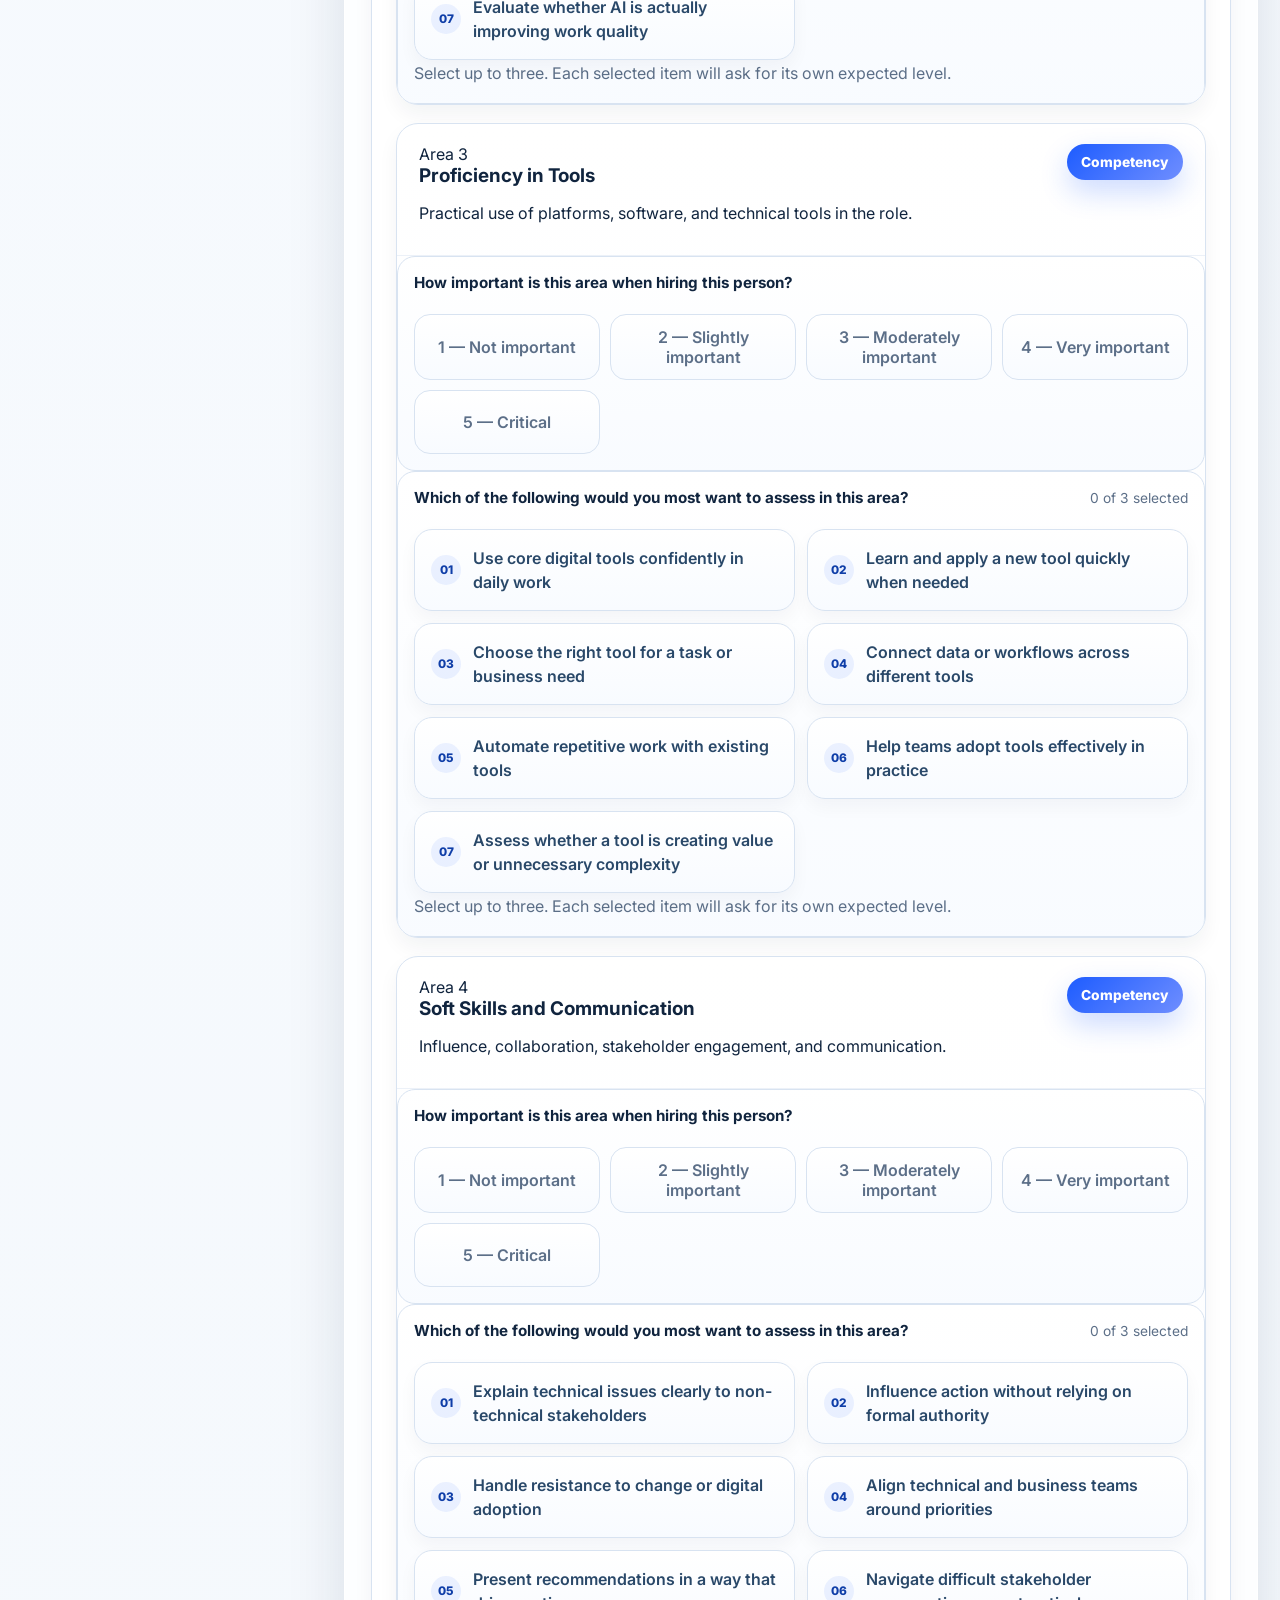
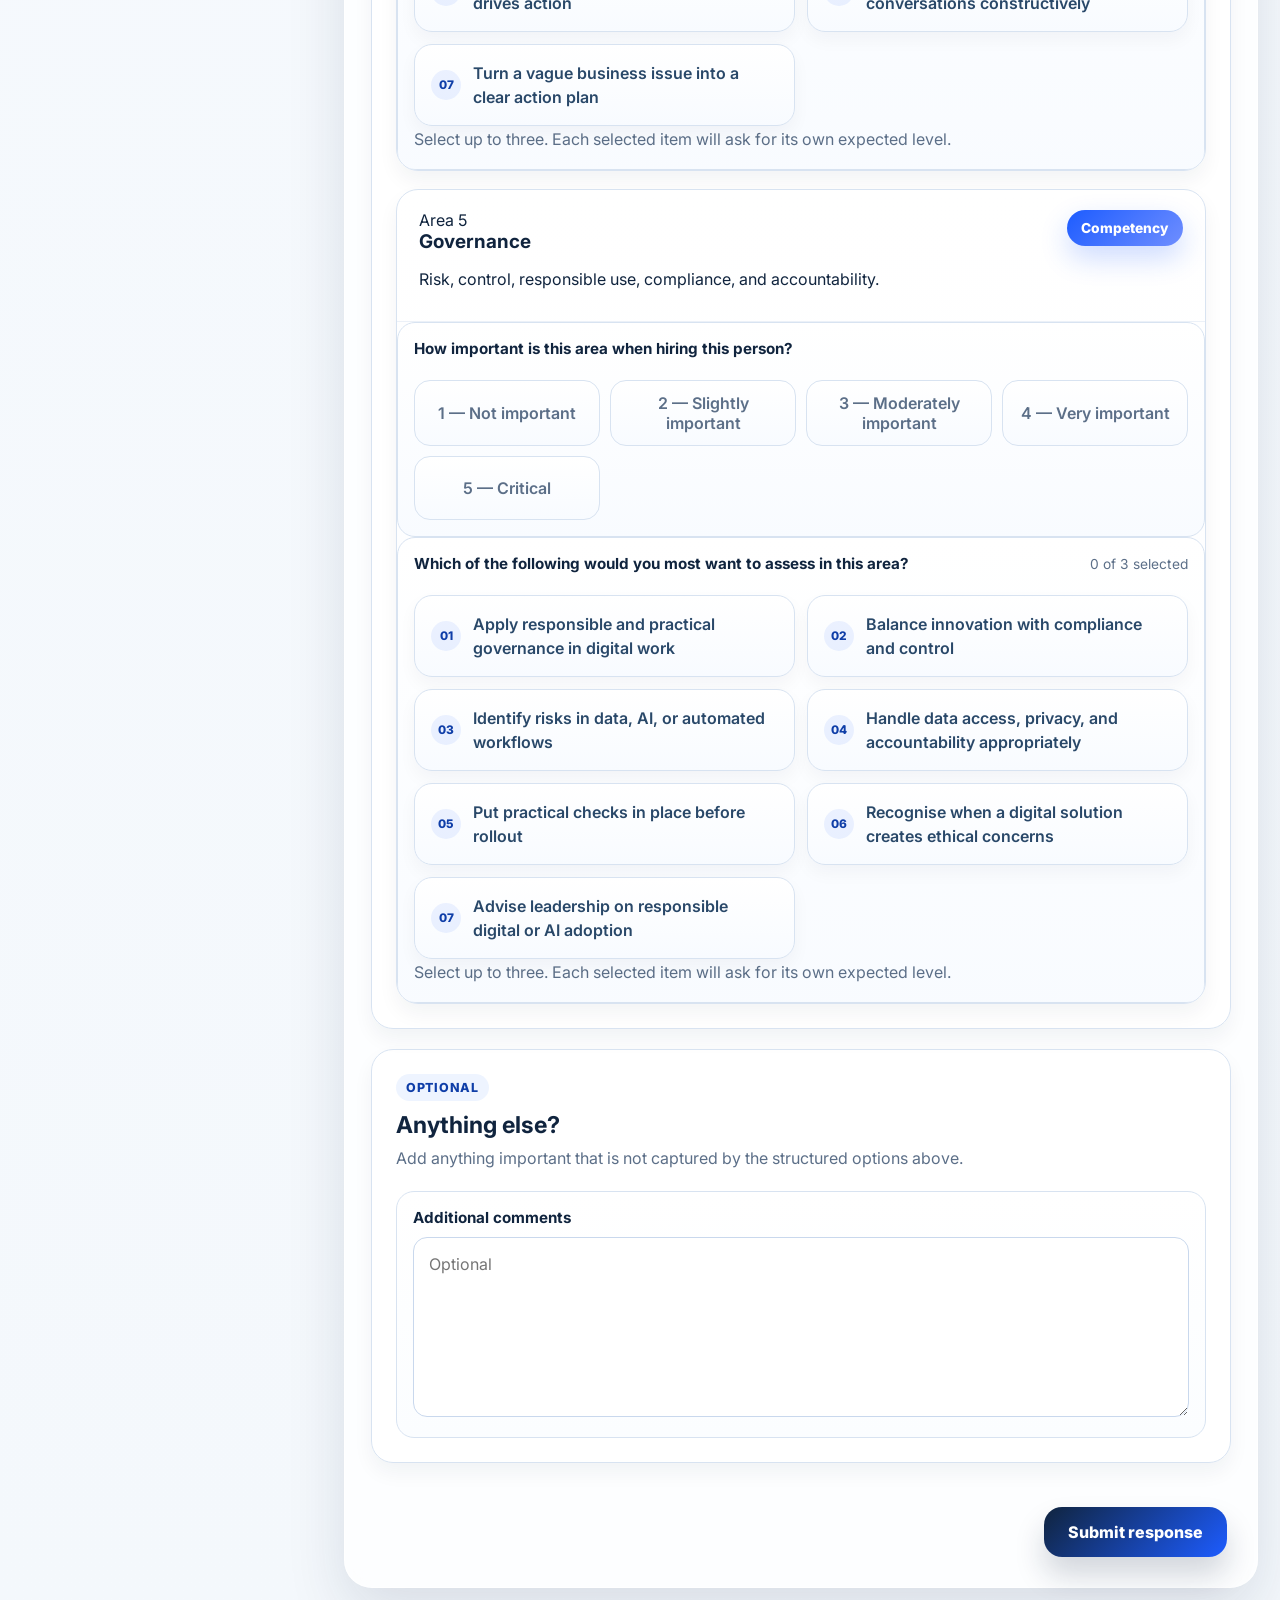
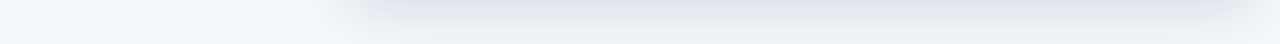
==== commit e3a59062: "Add files via upload" ====
--- a/frontend/index.html
+++ b/frontend/index.html
@@ -10,7 +10,7 @@
   <link rel="stylesheet" href="styles.css" />
   <script>
     window.APP_CONFIG = {
-      appsScriptUrl: "https://script.google.com/macros/s/AKfycby2s8d4of-mUsWylFqC1UkchxBGOGnzx_1mWurd36ap8_AWRtQmqG0NwbQxDdlcLQTD/exec"
+      appsScriptUrl: "https://script.google.com/macros/s/AKfycbzC8Zx0nHLVC4ic_VNkm08R8vAJPBj-j_CuwfSOTNCd1UFj17QvNJyOdhg2LXxk3qtH/exec"
     };
   </script>
 </head>
@@ -30,8 +30,7 @@
     <section class="hero-panel">
       <div class="hero-copy">
         <div class="hero-kicker">Designed for digital transformation hiring insight</div>
-        <h1>What do hiring managers most want to assess?</h1>
-        <p class="hero-lead">This version uses structured choices instead of open text, making it faster to complete while still helping identify which modules and learning levels best match employer needs.</p>
+        <h1>A survey to understand the needs of hirer.</h1>
       </div>
       <div class="hero-sidecard">
         <div class="sidecard-label">Survey instruction</div>
@@ -102,7 +101,7 @@
 
             <div class="field-card field-card--full">
               <div class="field-label-row">
-                <span class="field-label">Tools used or expected in the role</span>
+                <span class="field-label">Tools used by your company or the company you work (or worked) for</span>
                 <span class="field-helper">Select all that apply</span>
               </div>
               <div class="choice-grid choice-grid--tools" id="toolGrid"></div>
--- a/frontend/styles.css
+++ b/frontend/styles.css
@@ -914,3 +914,92 @@
 .inline-level-pill input:focus + span {
   box-shadow: 0 0 0 4px rgba(29, 92, 255, 0.12);
 }
+
+
+.thankyou-body {
+  min-height: 100vh;
+  display: flex;
+  align-items: center;
+  justify-content: center;
+}
+.thankyou-shell {
+  position: relative;
+  z-index: 1;
+  width: min(920px, calc(100% - 32px));
+  margin: 0 auto;
+  padding: 40px 0;
+}
+.thankyou-card {
+  background: rgba(255,255,255,0.84);
+  backdrop-filter: blur(16px);
+  border: 1px solid rgba(255,255,255,0.72);
+  border-radius: 34px;
+  box-shadow: 0 28px 80px rgba(16,36,62,0.18);
+  text-align: center;
+  padding: 56px 40px;
+}
+.thankyou-badge {
+  display: inline-flex;
+  padding: 8px 14px;
+  border-radius: 999px;
+  background: rgba(29, 92, 255, 0.10);
+  color: var(--primary-strong);
+  font-size: 0.82rem;
+  font-weight: 800;
+  letter-spacing: 0.06em;
+  text-transform: uppercase;
+}
+.thankyou-card h1 {
+  margin: 18px auto 12px;
+  max-width: 720px;
+  font-size: clamp(2.1rem, 5vw, 3.7rem);
+  line-height: 1.06;
+  letter-spacing: -0.03em;
+}
+.thankyou-card p {
+  margin: 0 auto;
+  max-width: 680px;
+  font-size: 1.12rem;
+  line-height: 1.8;
+  color: var(--muted);
+}
+.thankyou-orbit {
+  position: relative;
+  width: 170px;
+  height: 170px;
+  margin: 28px auto 16px;
+  perspective: 900px;
+}
+.thankyou-orbit__core {
+  position: absolute;
+  inset: 50%;
+  width: 28px;
+  height: 28px;
+  margin: -14px 0 0 -14px;
+  border-radius: 999px;
+  background: radial-gradient(circle at 30% 30%, #ffffff 0%, #8fc5ff 35%, #1d5cff 72%, #10243e 100%);
+  box-shadow: 0 0 40px rgba(29,92,255,0.45);
+}
+.thankyou-orbit__ring {
+  position: absolute;
+  inset: 0;
+  border-radius: 50%;
+  border: 2px solid rgba(29,92,255,0.18);
+  box-shadow: inset 0 0 30px rgba(29,92,255,0.08);
+}
+.thankyou-orbit__ring--one {
+  transform: rotateX(68deg) rotateY(12deg);
+  animation: orbitSpinA 7s linear infinite;
+}
+.thankyou-orbit__ring--two {
+  transform: rotateX(18deg) rotateY(72deg);
+  animation: orbitSpinB 9s linear infinite;
+}
+@keyframes orbitSpinA {
+  from { transform: rotateX(68deg) rotateY(12deg) rotateZ(0deg); }
+  to { transform: rotateX(68deg) rotateY(12deg) rotateZ(360deg); }
+}
+@keyframes orbitSpinB {
+  from { transform: rotateX(18deg) rotateY(72deg) rotateZ(360deg); }
+  to { transform: rotateX(18deg) rotateY(72deg) rotateZ(0deg); }
+}
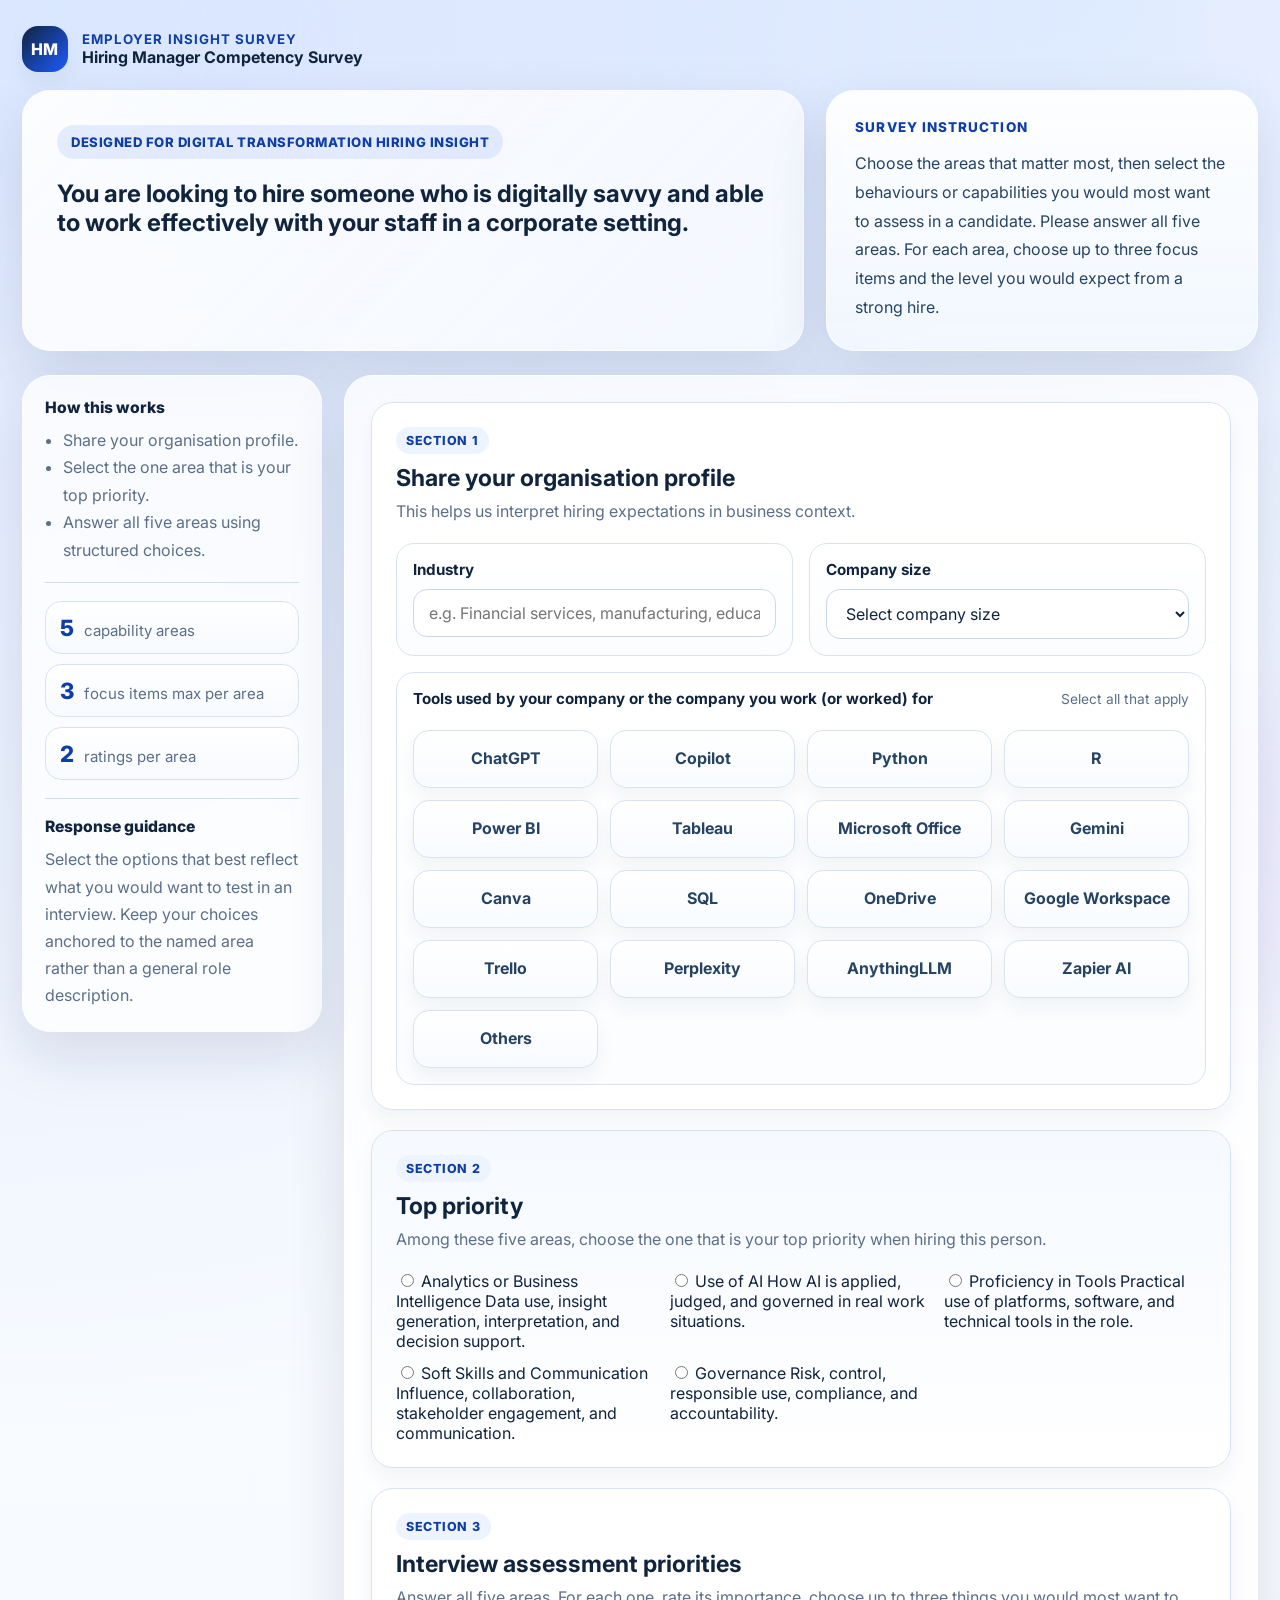
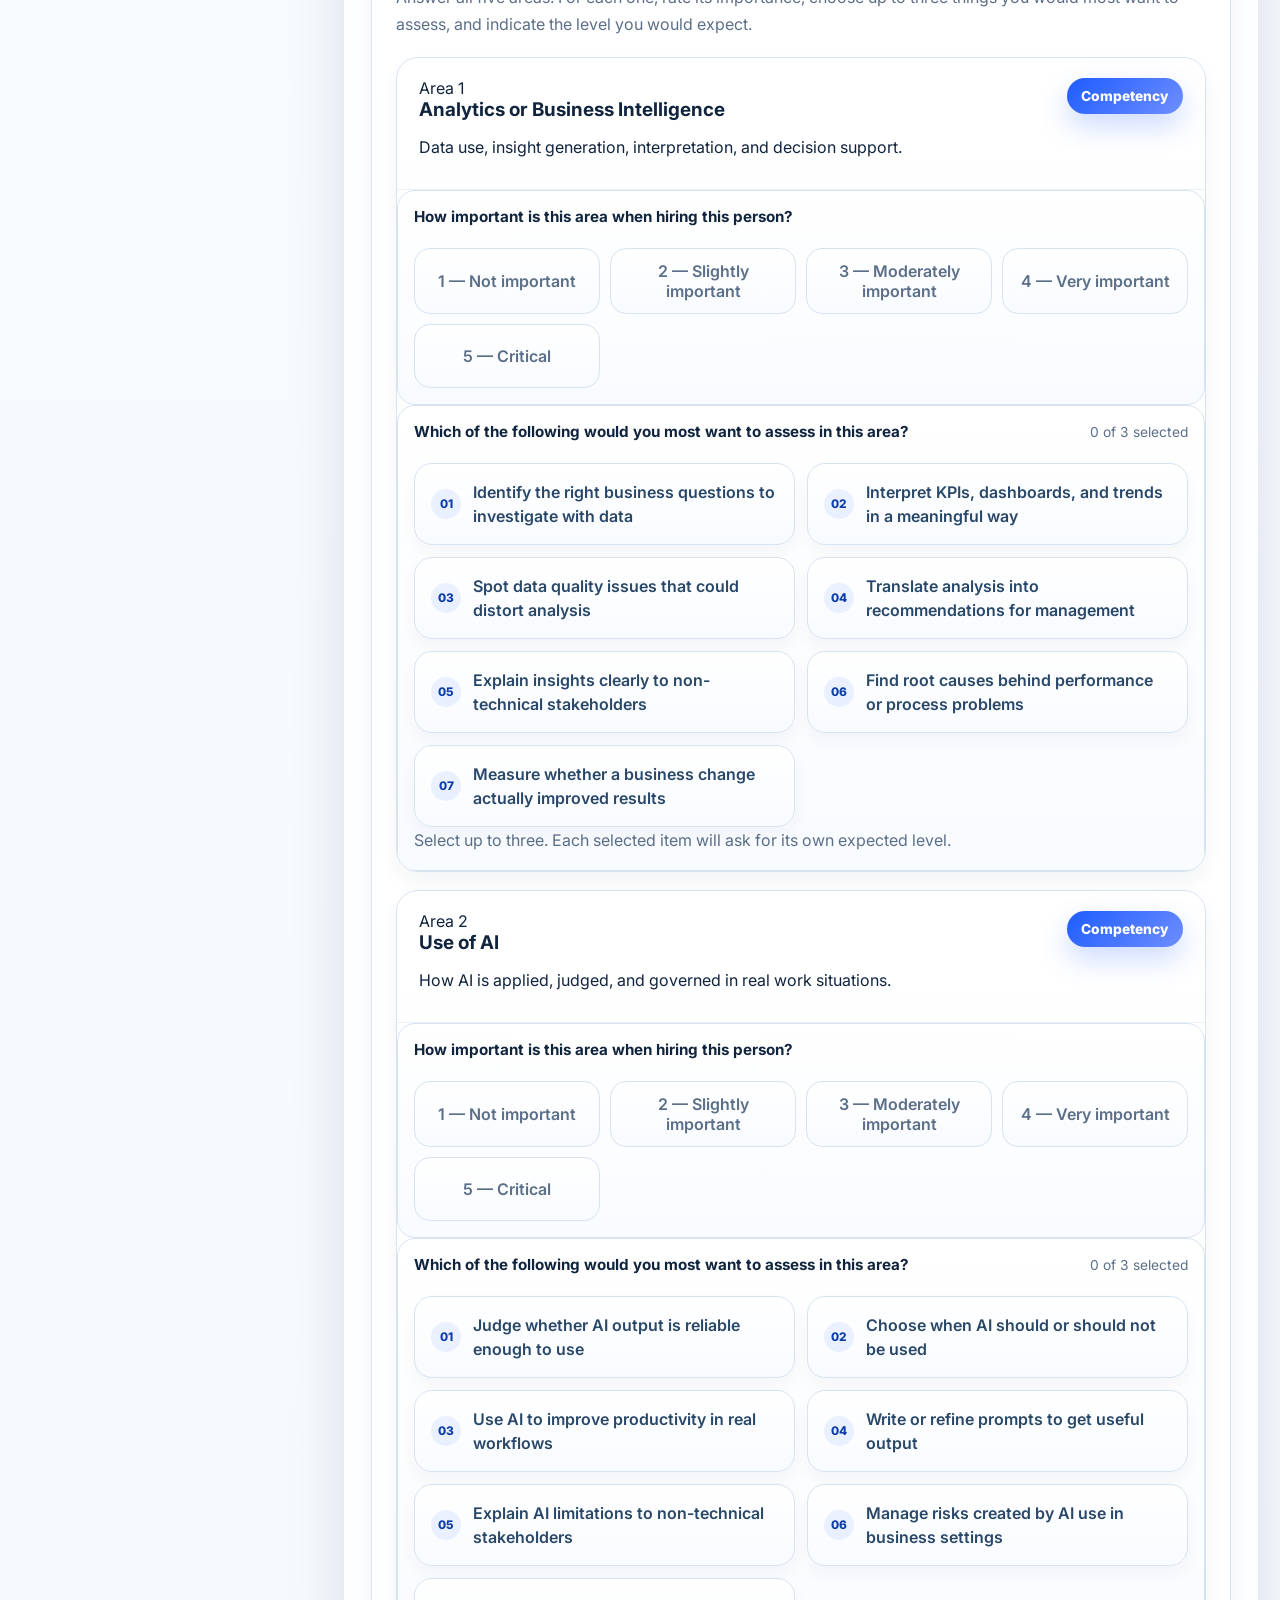
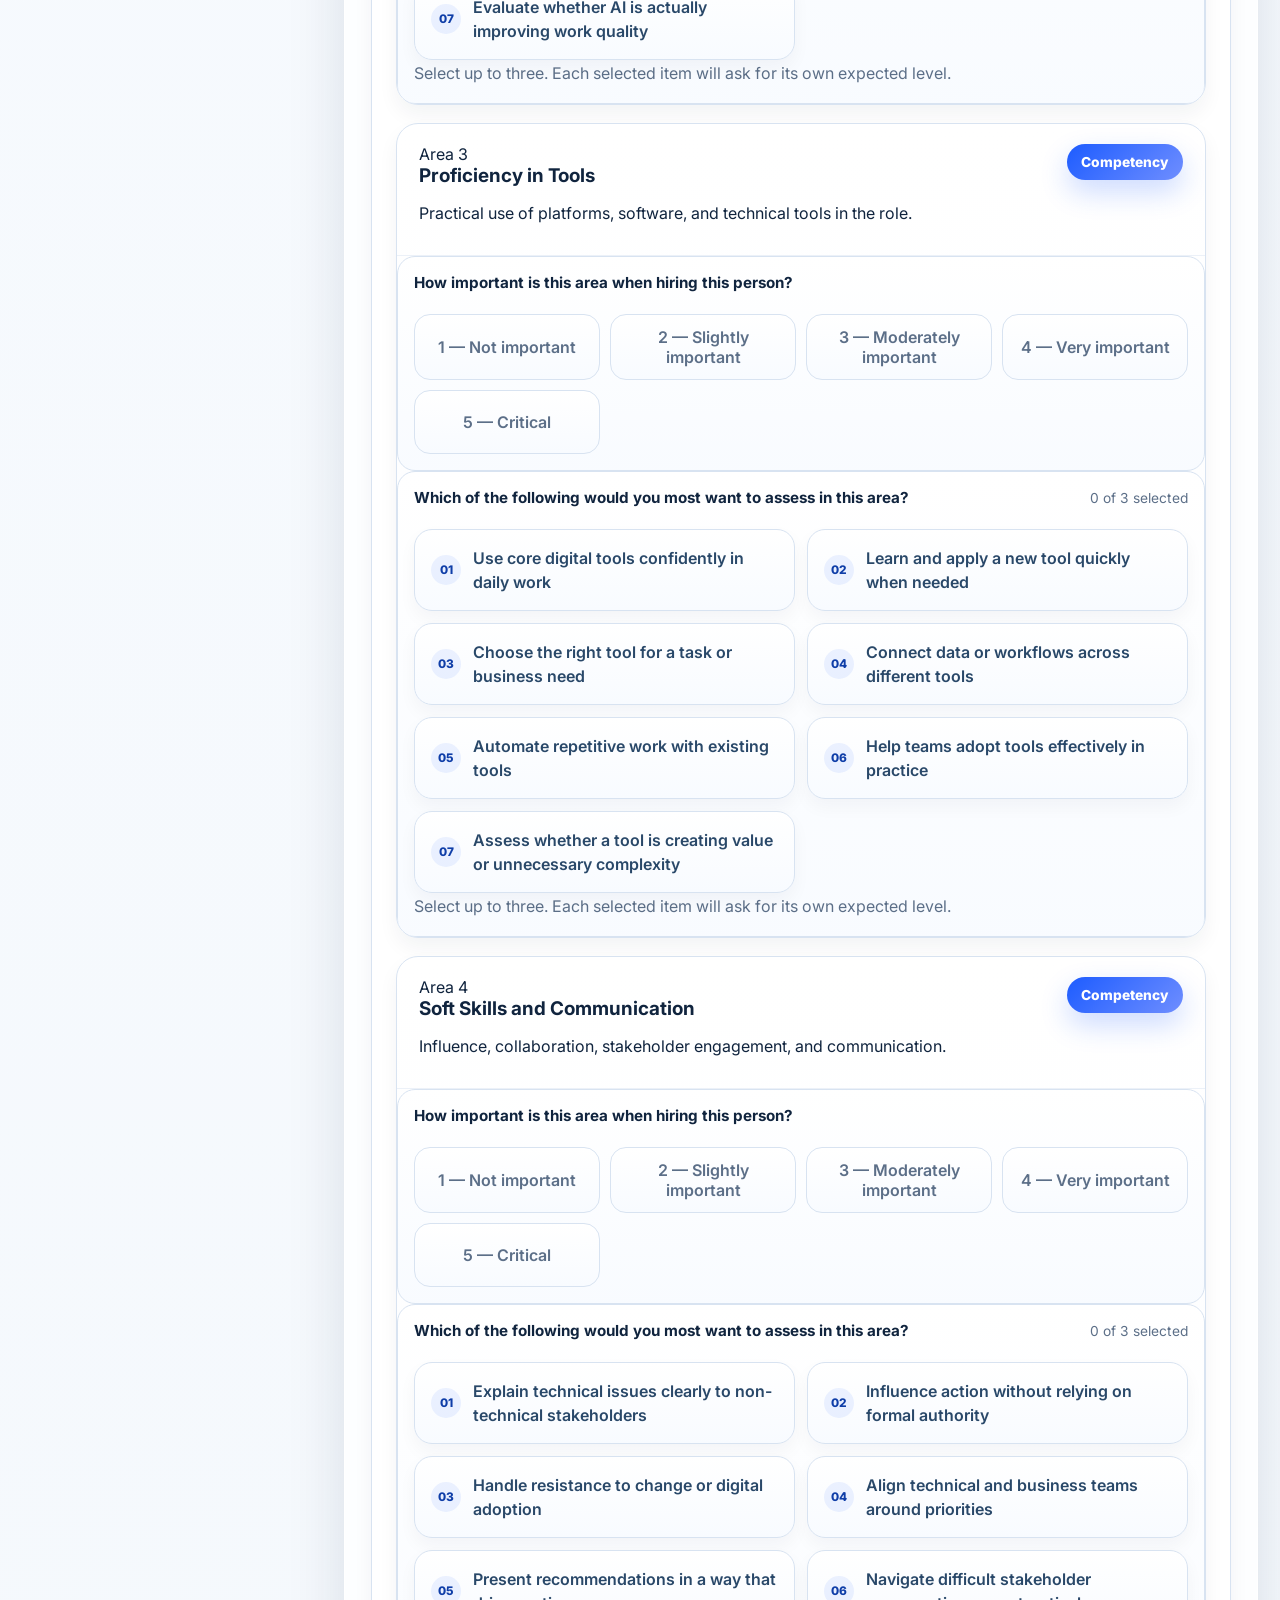
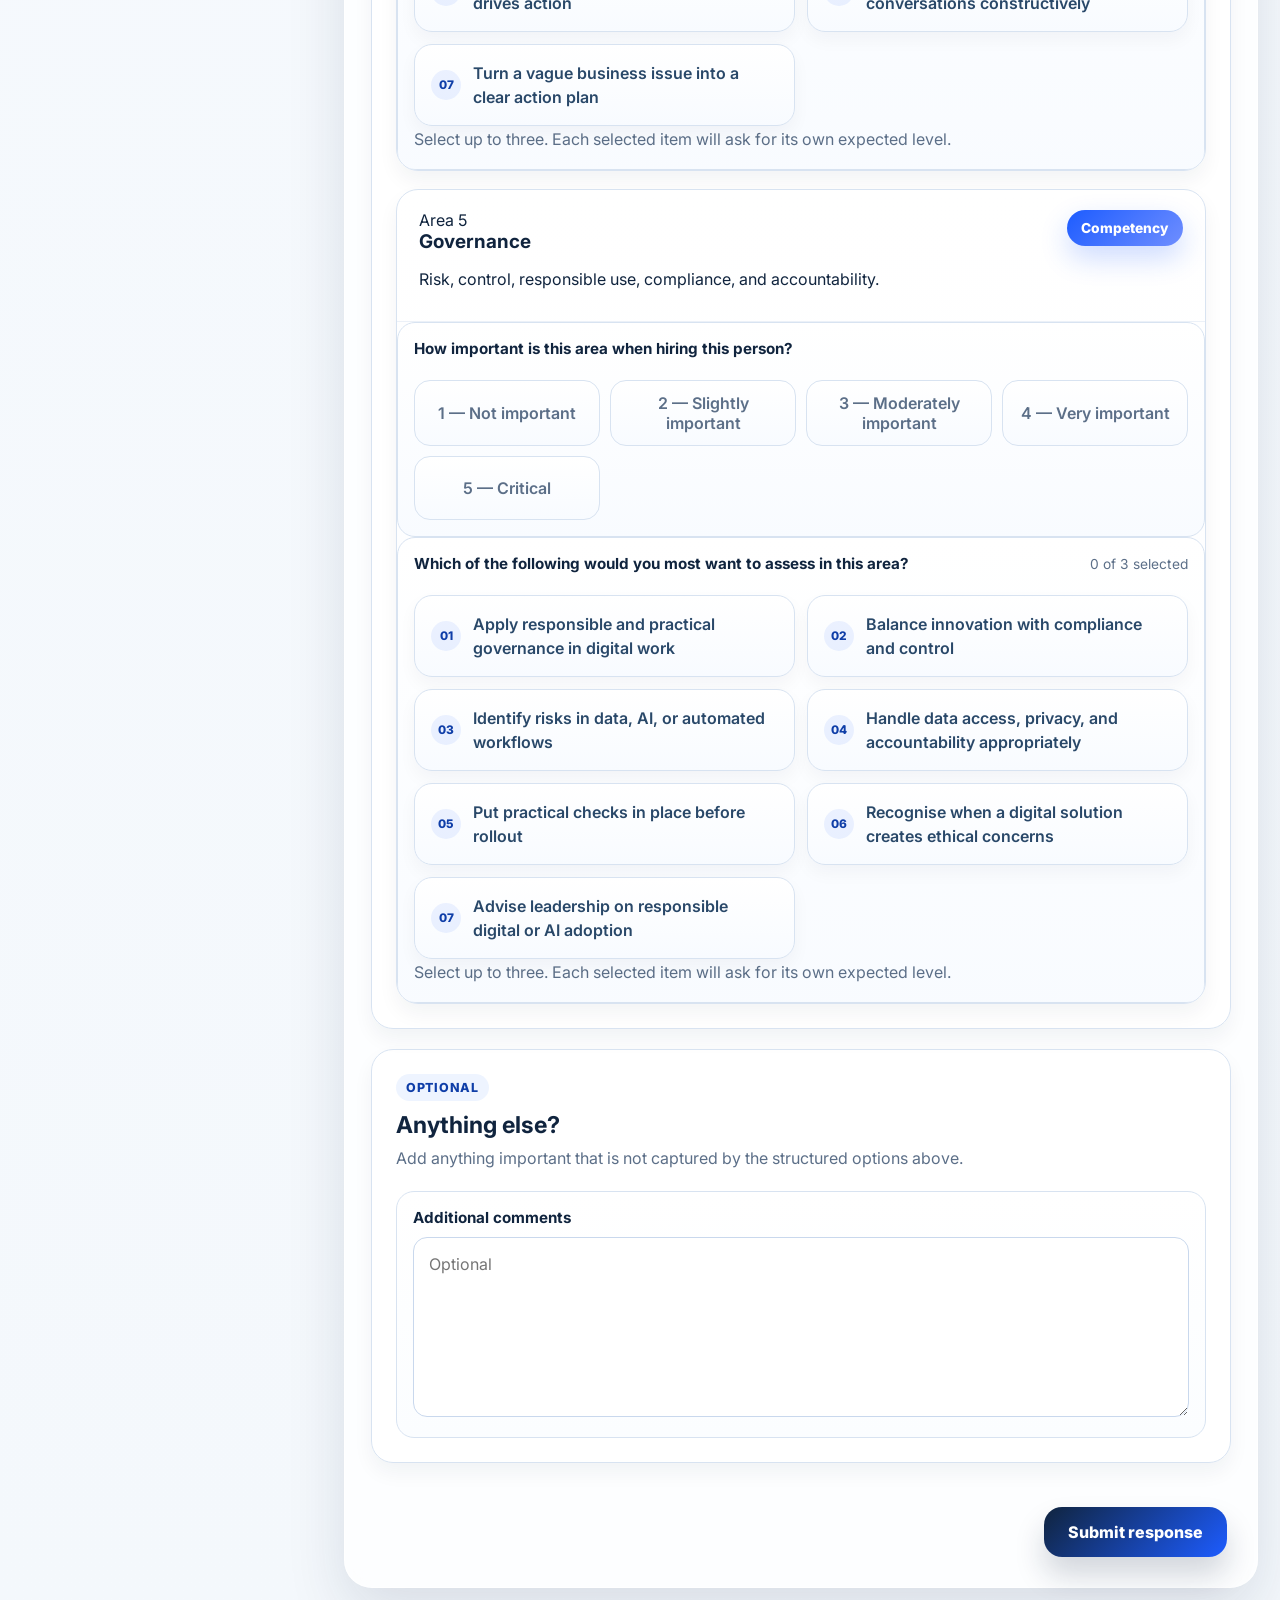
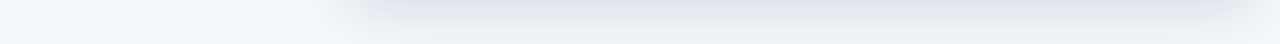
==== commit 7be58222: "Add files via upload" ====
--- a/frontend/index.html
+++ b/frontend/index.html
@@ -30,7 +30,7 @@
     <section class="hero-panel">
       <div class="hero-copy">
         <div class="hero-kicker">Designed for digital transformation hiring insight</div>
-        <h1>A survey to understand the needs of hirer.</h1>
+        <h2>You are looking to hire someone who is digitally savvy and able to work effectively with your staff in a corporate setting.</h2>
       </div>
       <div class="hero-sidecard">
         <div class="sidecard-label">Survey instruction</div>
